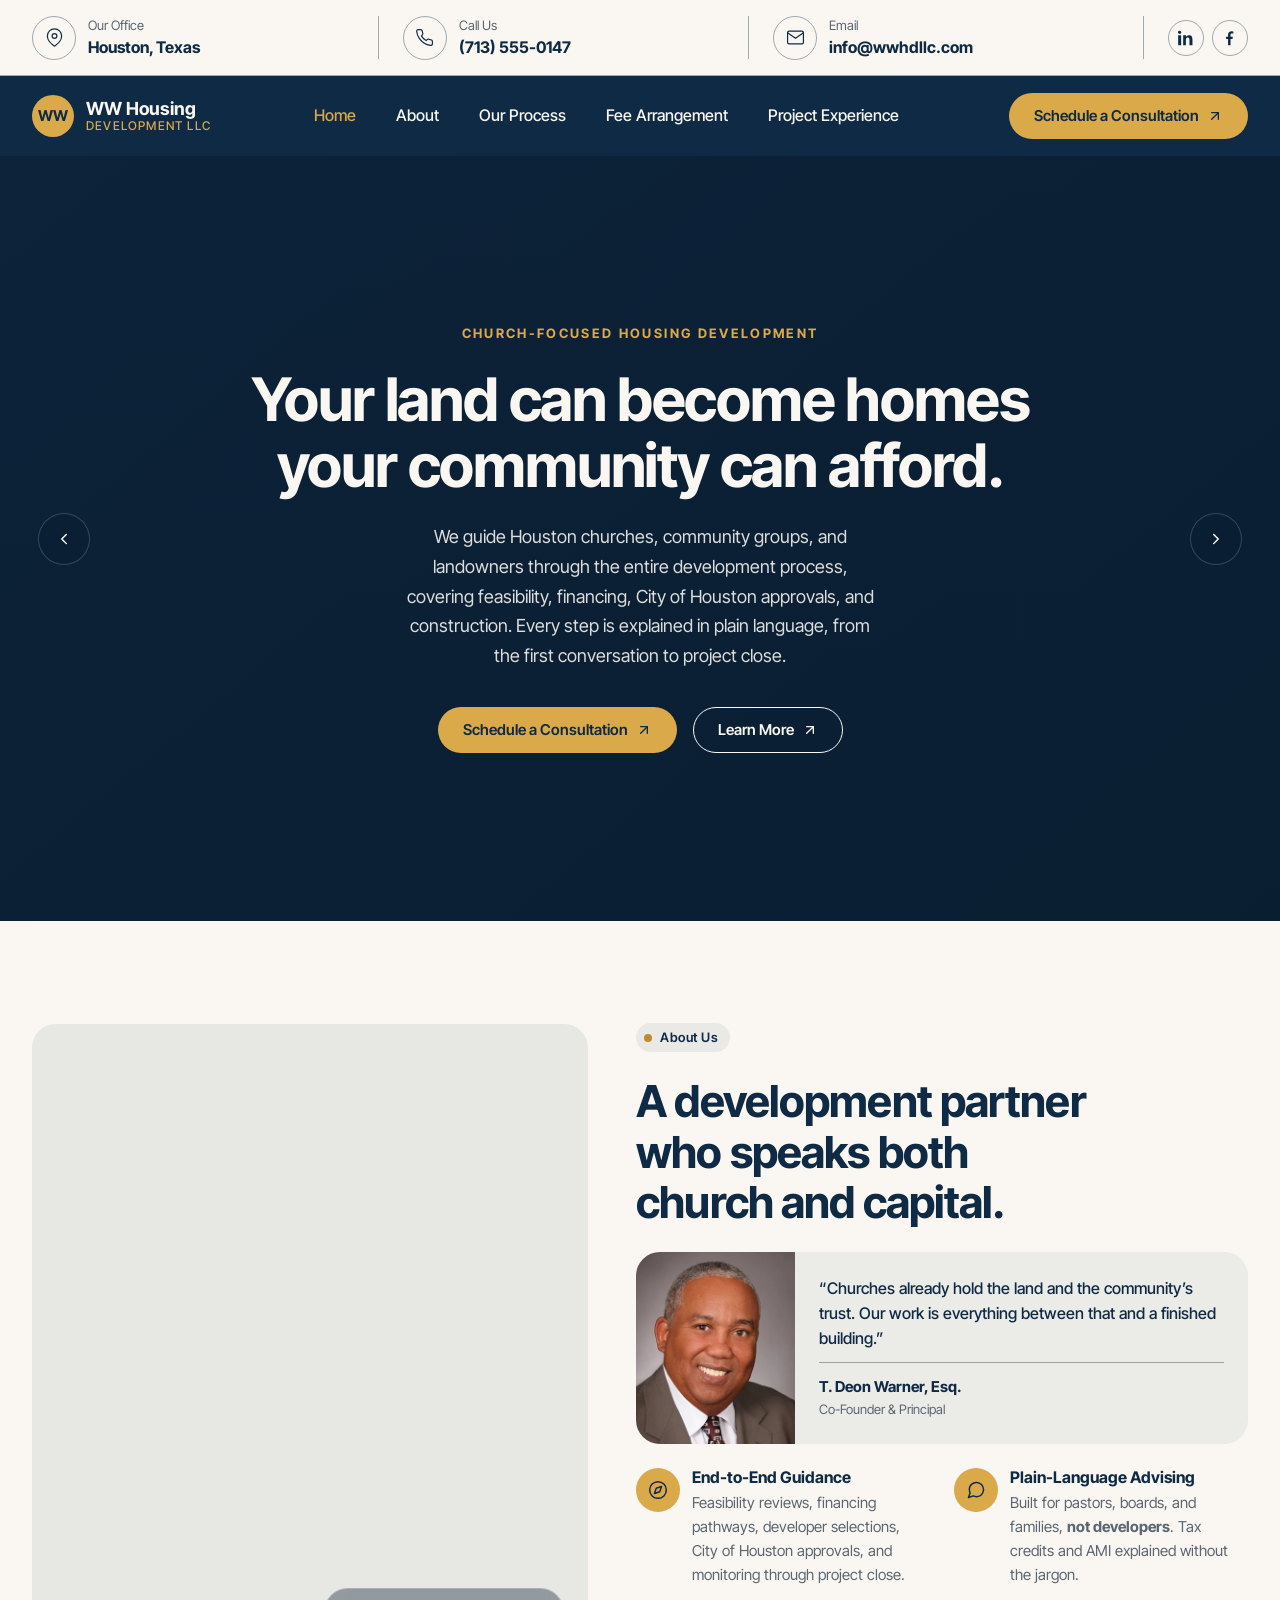
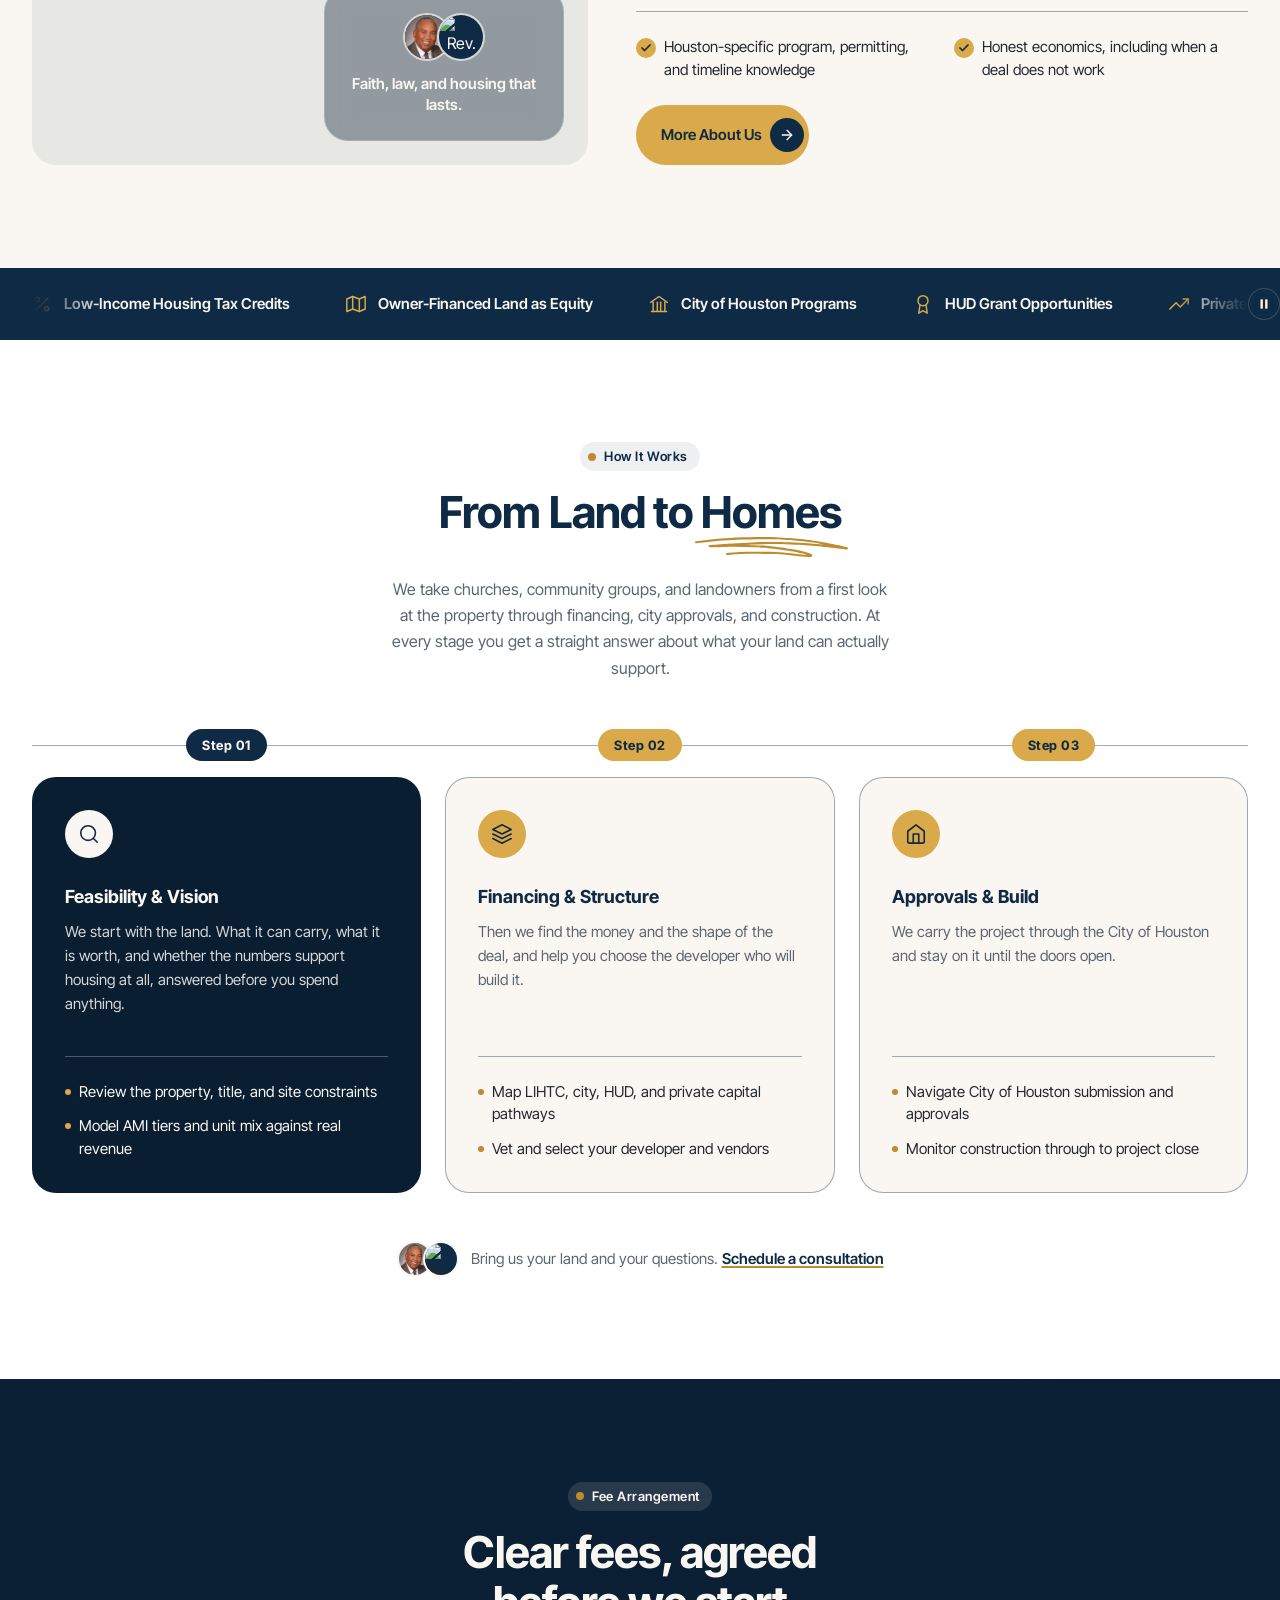
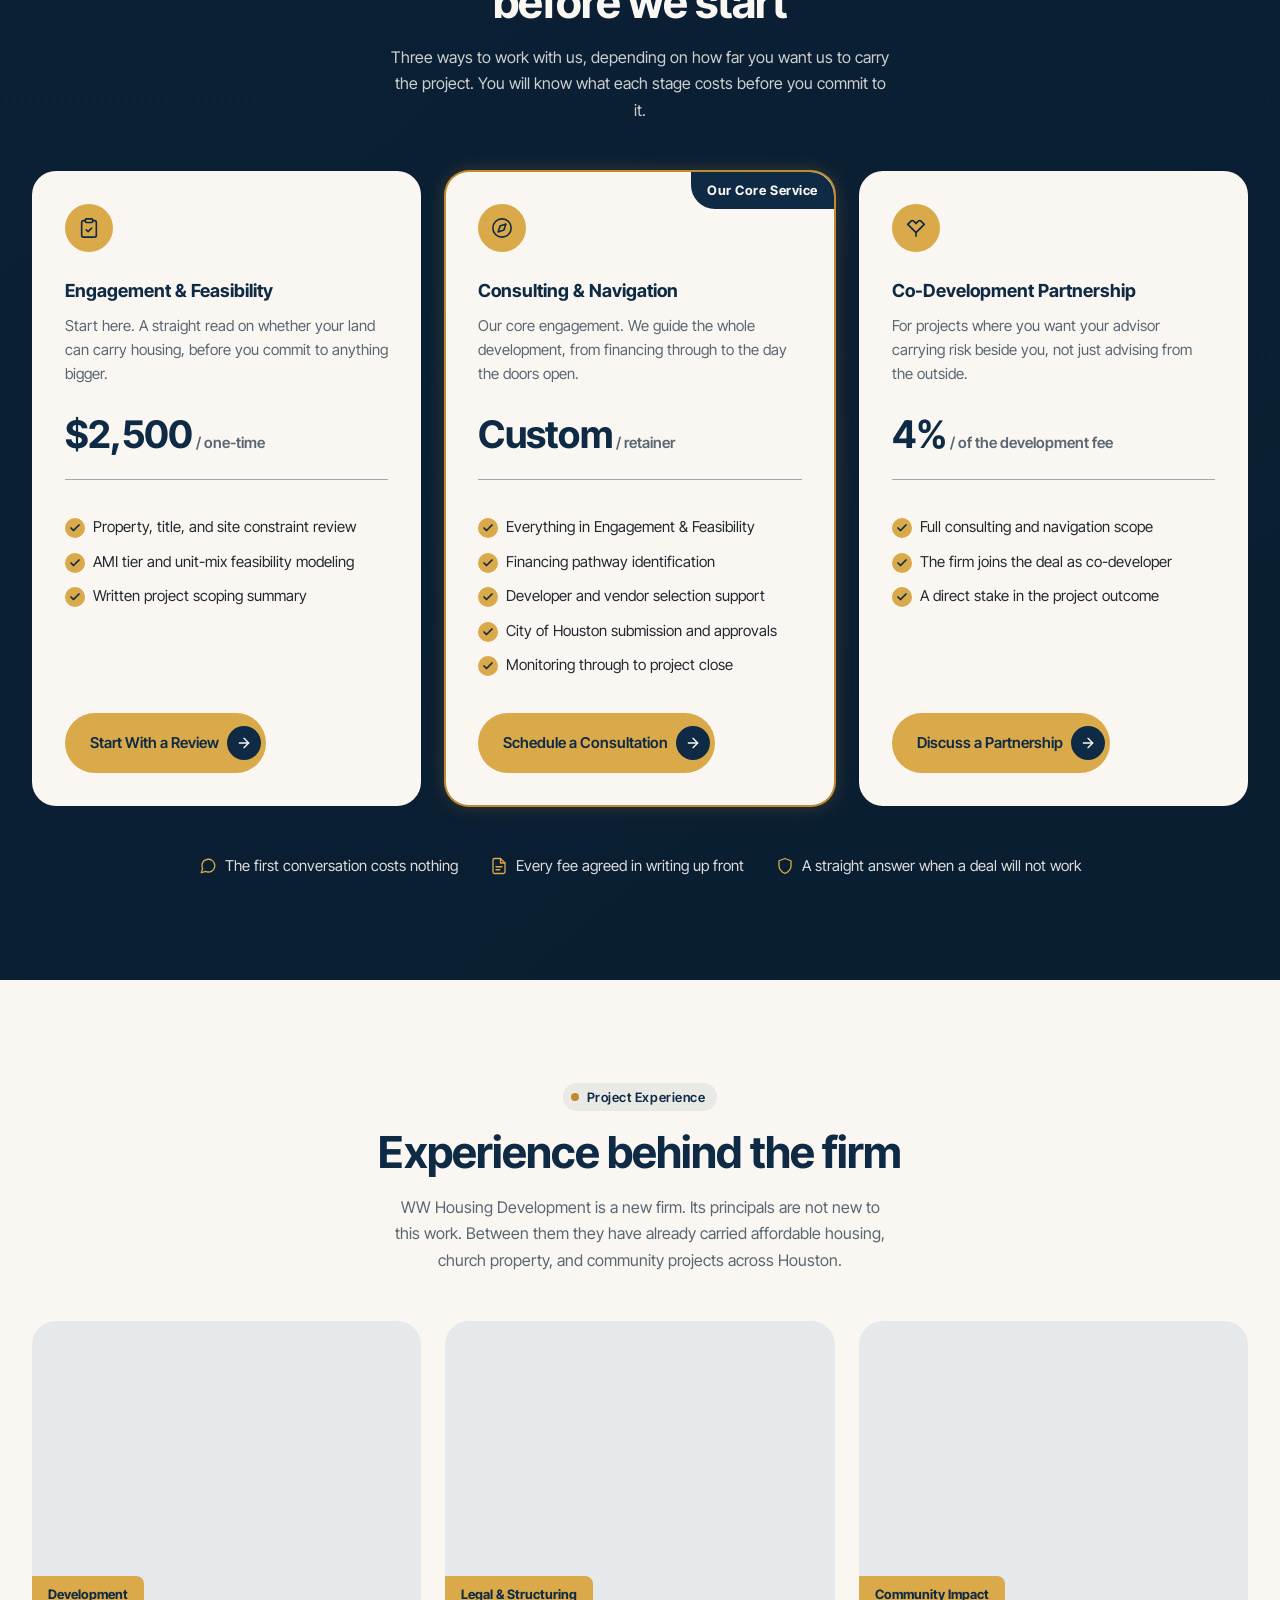
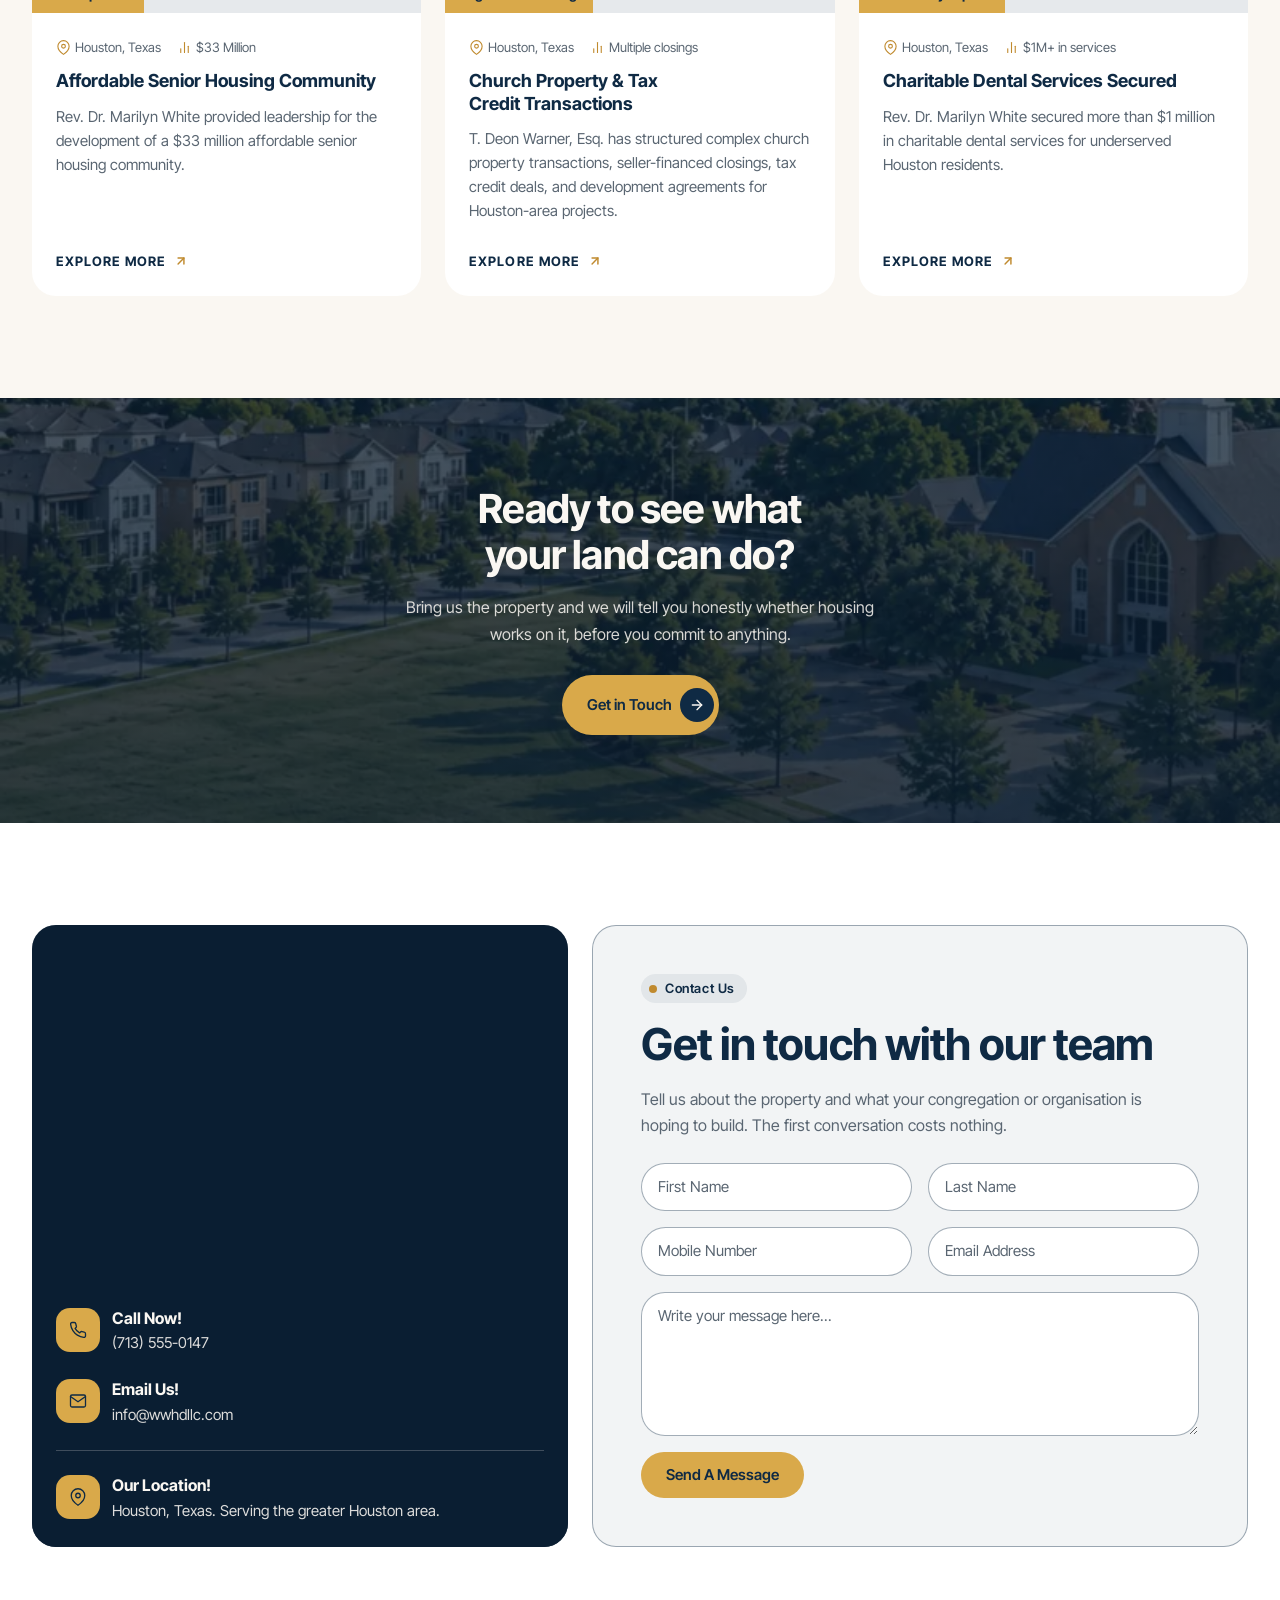
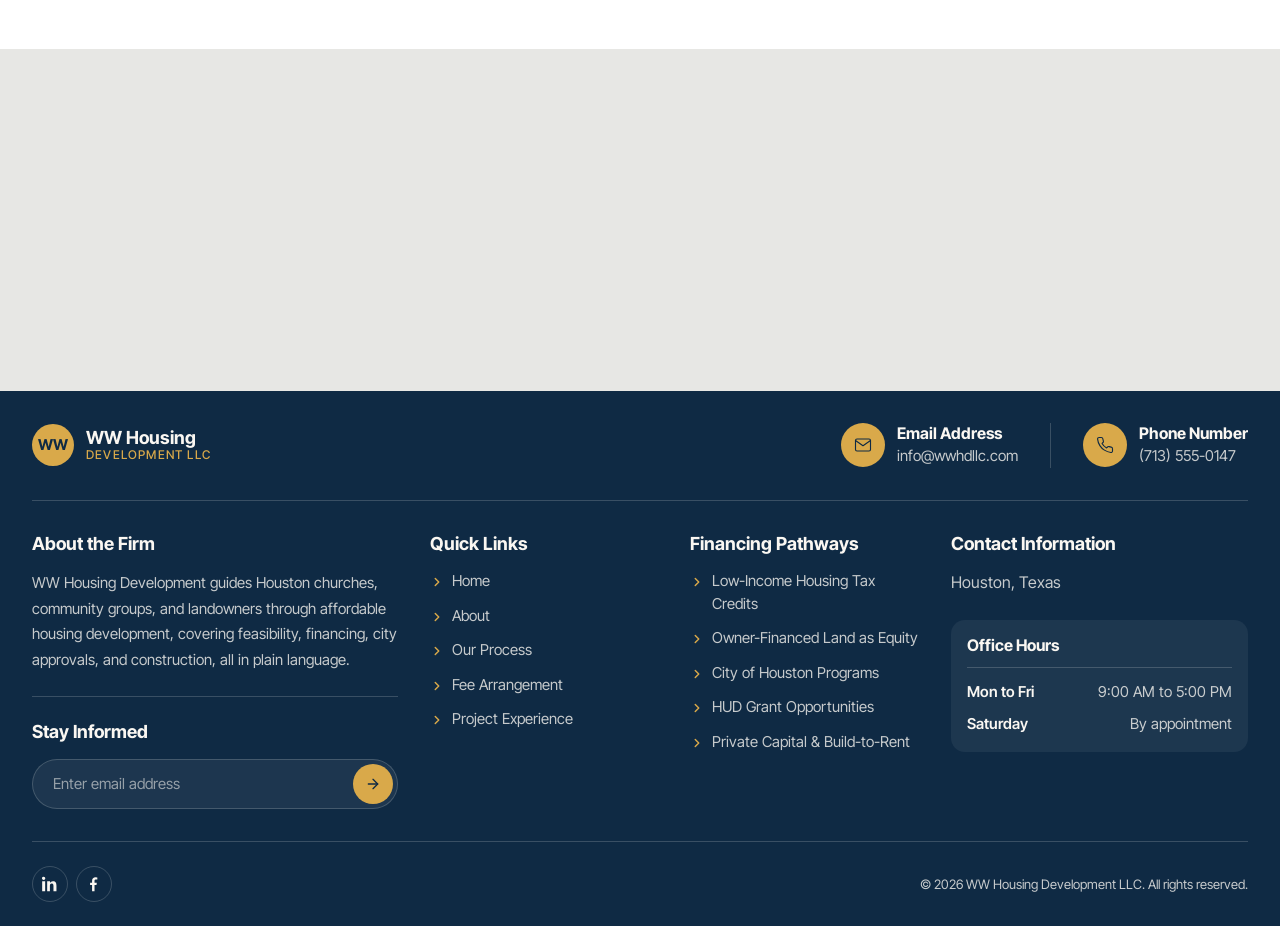
==== index.html @ 826b8932 "Update" ====
<!DOCTYPE html>
<html lang="en">
  <head>
    <meta charset="utf-8" />
    <meta name="viewport" content="width=device-width, initial-scale=1" />
    <title>WW Housing Development LLC | Affordable Housing Consulting in Houston</title>
    <meta
      name="description"
      content="WW Housing Development LLC guides Houston churches, community groups, and landowners through affordable housing development, from feasibility review to project close."
    />
    <!-- Above-the-fold faces only; revisit once the hero exists and test -->
    <link
      rel="preload"
      href="fonts/inter-tight-v9-latin-regular.woff2"
      as="font"
      type="font/woff2"
      crossorigin
    />
    <link
      rel="preload"
      href="fonts/inter-tight-v9-latin-700.woff2"
      as="font"
      type="font/woff2"
      crossorigin
    />

    <!-- Not deferred on purpose: this decides whether the splash shows
         before the first paint. See the note at the top of the file. -->
    <script src="js/splash-init.js"></script>

    <link rel="stylesheet" href="css/global.css" />
    <link rel="stylesheet" href="css/styles.css" />
  </head>
  <body>
    <div class="splash" role="status">
      <p class="visually-hidden">Loading</p>

      <div class="splash__inner">
        <span class="brand brand--splash">
          <span class="brand__mark" aria-hidden="true">WW</span>
          <span class="brand__text">
            <span class="brand__name">WW Housing</span>
            <span class="brand__suffix">Development LLC</span>
          </span>
        </span>

        <span class="splash__progress" aria-hidden="true">
          <span class="splash__progress-fill"></span>
        </span>
      </div>
    </div>

    <a class="skip-link" href="#main">Skip to main content</a>

    <header class="site-header">
      <!-- Utility bar: desktop only -->
      <div class="utility-bar">
        <div class="container utility-bar__inner">
          <ul class="utility-bar__contacts">
            <li class="utility-item">
              <span class="utility-item__icon" aria-hidden="true">
                <svg viewBox="0 0 24 24" fill="none" stroke="currentColor" stroke-width="1.5" stroke-linecap="round" stroke-linejoin="round">
                  <path d="M21 10c0 7-9 13-9 13s-9-6-9-13a9 9 0 0 1 18 0z" />
                  <circle cx="12" cy="10" r="3" />
                </svg>
              </span>
              <span class="utility-item__text">
                <span class="utility-item__label">Our Office</span>
                <span class="utility-item__value">Houston, Texas</span>
              </span>
            </li>

            <li class="utility-item">
              <span class="utility-item__icon" aria-hidden="true">
                <svg viewBox="0 0 24 24" fill="none" stroke="currentColor" stroke-width="1.5" stroke-linecap="round" stroke-linejoin="round">
                  <path d="M22 16.92v3a2 2 0 0 1-2.18 2 19.79 19.79 0 0 1-8.63-3.07 19.5 19.5 0 0 1-6-6A19.79 19.79 0 0 1 2.12 4.18 2 2 0 0 1 4.11 2h3a2 2 0 0 1 2 1.72 12.84 12.84 0 0 0 .7 2.81 2 2 0 0 1-.45 2.11L8.09 9.91a16 16 0 0 0 6 6l1.27-1.27a2 2 0 0 1 2.11-.45 12.84 12.84 0 0 0 2.81.7A2 2 0 0 1 22 16.92z" />
                </svg>
              </span>
              <span class="utility-item__text">
                <span class="utility-item__label">Call Us</span>
                <a class="utility-item__value" href="tel:+17135550147">(713) 555-0147</a>
              </span>
            </li>

            <li class="utility-item">
              <span class="utility-item__icon" aria-hidden="true">
                <svg viewBox="0 0 24 24" fill="none" stroke="currentColor" stroke-width="1.5" stroke-linecap="round" stroke-linejoin="round">
                  <path d="M4 4h16a2 2 0 0 1 2 2v12a2 2 0 0 1-2 2H4a2 2 0 0 1-2-2V6a2 2 0 0 1 2-2z" />
                  <polyline points="22 6 12 13 2 6" />
                </svg>
              </span>
              <span class="utility-item__text">
                <span class="utility-item__label">Email</span>
                <a class="utility-item__value" href="mailto:info@wwhdllc.com">info@wwhdllc.com</a>
              </span>
            </li>
          </ul>

          <ul class="utility-bar__social">
            <li>
              <a class="btn-icon" href="#" aria-label="WW Housing Development on LinkedIn">
                <svg viewBox="0 0 24 24" fill="currentColor" aria-hidden="true">
                  <path d="M4.98 3.5A2.5 2.5 0 1 1 2.49 1a2.5 2.5 0 0 1 2.49 2.5zM.25 8.02h4.47V23H.25zm7.5 0h4.28v2.05h.06a4.7 4.7 0 0 1 4.23-2.32c4.52 0 5.36 2.98 5.36 6.85V23h-4.47v-7.5c0-1.79-.03-4.09-2.49-4.09-2.5 0-2.88 1.95-2.88 3.96V23H7.75z" />
                </svg>
              </a>
            </li>
            <li>
              <a class="btn-icon" href="#" aria-label="WW Housing Development on Facebook">
                <svg viewBox="0 0 24 24" fill="currentColor" aria-hidden="true">
                  <path d="M15.12 5.32H17V2.14A26.11 26.11 0 0 0 14.26 2C11.2 2 9.1 3.85 9.1 7.24v2.7H6.11v3.55H9.1V23h3.68v-9.51h2.99l.45-3.55h-3.44V7.59c0-1.02.28-2.27 1.34-2.27z" />
                </svg>
              </a>
            </li>
          </ul>
        </div>
      </div>

      <!-- Main navigation bar -->
      <div class="nav-bar">
        <div class="container nav-bar__inner">
          <a class="brand" href="index.html">
            <span class="brand__mark" aria-hidden="true">WW</span>
            <span class="brand__text">
              <span class="brand__name">WW Housing</span>
              <span class="brand__suffix">Development LLC</span>
            </span>
          </a>

          <button
            class="nav-toggle"
            type="button"
            aria-label="Open menu"
            aria-expanded="false"
            aria-controls="primary-nav"
          >
            <span class="nav-toggle__bars" aria-hidden="true">
              <span></span>
              <span></span>
              <span></span>
            </span>
          </button>

          <nav class="primary-nav" id="primary-nav" aria-label="Primary">
            <button class="nav-close" type="button" aria-label="Close menu">
              <svg viewBox="0 0 24 24" fill="none" stroke="currentColor" stroke-width="2" stroke-linecap="round" aria-hidden="true">
                <line x1="18" y1="6" x2="6" y2="18" />
                <line x1="6" y1="6" x2="18" y2="18" />
              </svg>
            </button>

            <ul class="primary-nav__list">
              <li class="primary-nav__item"><a href="index.html" aria-current="page">Home</a></li>
              <li class="primary-nav__item"><a href="html/about.html">About</a></li>
              <li class="primary-nav__item"><a href="html/our-process.html">Our Process</a></li>
              <li class="primary-nav__item"><a href="html/fee-arrangement.html">Fee Arrangement</a></li>
              <li class="primary-nav__item"><a href="html/project-experience.html">Project Experience</a></li>
            </ul>

            <a class="btn btn--accent primary-nav__cta" href="#contact">
              Schedule a Consultation
              <svg class="btn__icon" viewBox="0 0 24 24" fill="none" stroke="currentColor" stroke-width="2" stroke-linecap="round" stroke-linejoin="round" aria-hidden="true">
                <line x1="7" y1="17" x2="17" y2="7" />
                <polyline points="7 7 17 7 17 17" />
              </svg>
            </a>

            <ul class="primary-nav__contact">
              <li>
                <a href="tel:+17135550147">
                  <span class="primary-nav__contact-icon" aria-hidden="true">
                    <svg viewBox="0 0 24 24" fill="none" stroke="currentColor" stroke-width="1.5" stroke-linecap="round" stroke-linejoin="round">
                      <path d="M22 16.92v3a2 2 0 0 1-2.18 2 19.79 19.79 0 0 1-8.63-3.07 19.5 19.5 0 0 1-6-6A19.79 19.79 0 0 1 2.12 4.18 2 2 0 0 1 4.11 2h3a2 2 0 0 1 2 1.72 12.84 12.84 0 0 0 .7 2.81 2 2 0 0 1-.45 2.11L8.09 9.91a16 16 0 0 0 6 6l1.27-1.27a2 2 0 0 1 2.11-.45 12.84 12.84 0 0 0 2.81.7A2 2 0 0 1 22 16.92z" />
                    </svg>
                  </span>
                  <span class="primary-nav__contact-text">
                    <span class="primary-nav__contact-label">Call Us</span>
                    <span class="primary-nav__contact-value">(713) 555-0147</span>
                  </span>
                </a>
              </li>

              <li>
                <a href="mailto:info@wwhdllc.com">
                  <span class="primary-nav__contact-icon" aria-hidden="true">
                    <svg viewBox="0 0 24 24" fill="none" stroke="currentColor" stroke-width="1.5" stroke-linecap="round" stroke-linejoin="round">
                      <path d="M4 4h16a2 2 0 0 1 2 2v12a2 2 0 0 1-2 2H4a2 2 0 0 1-2-2V6a2 2 0 0 1 2-2z" />
                      <polyline points="22 6 12 13 2 6" />
                    </svg>
                  </span>
                  <span class="primary-nav__contact-text">
                    <span class="primary-nav__contact-label">Email</span>
                    <span class="primary-nav__contact-value">info@wwhdllc.com</span>
                  </span>
                </a>
              </li>
            </ul>
          </nav>
        </div>
      </div>

      <div class="nav-overlay"></div>
    </header>

    <main id="main">
      <section class="hero">
        <!--
          Four crossfading photographs, in images/home/hero/
            hero-N.webp + .jpg      1200x675  (desktop, min-width 48em)
            hero-N-m.webp + .jpg     800x1000 (mobile)
          Masters live in /source-images and are not deployed.
        -->
        <div class="hero__media" aria-hidden="true">
          <div class="hero__slide is-active">
            <picture>
              <source media="(min-width: 48em)" srcset="images/home/hero/hero-1.webp" type="image/webp" />
              <source media="(min-width: 48em)" srcset="images/home/hero/hero-1.jpg" type="image/jpeg" />
              <source srcset="images/home/hero/hero-1-m.webp" type="image/webp" />
              <img src="images/home/hero/hero-1-m.jpg" alt="" width="800" height="1000" decoding="async" fetchpriority="high" />
            </picture>
          </div>

          <div class="hero__slide">
            <picture>
              <source media="(min-width: 48em)" srcset="images/home/hero/hero-2.webp" type="image/webp" />
              <source media="(min-width: 48em)" srcset="images/home/hero/hero-2.jpg" type="image/jpeg" />
              <source srcset="images/home/hero/hero-2-m.webp" type="image/webp" />
              <img src="images/home/hero/hero-2-m.jpg" alt="" width="800" height="1000" decoding="async" loading="lazy" />
            </picture>
          </div>

          <div class="hero__slide">
            <picture>
              <source media="(min-width: 48em)" srcset="images/home/hero/hero-3.webp" type="image/webp" />
              <source media="(min-width: 48em)" srcset="images/home/hero/hero-3.jpg" type="image/jpeg" />
              <source srcset="images/home/hero/hero-3-m.webp" type="image/webp" />
              <img src="images/home/hero/hero-3-m.jpg" alt="" width="800" height="1000" decoding="async" loading="lazy" />
            </picture>
          </div>

          <div class="hero__slide">
            <picture>
              <source media="(min-width: 48em)" srcset="images/home/hero/hero-4.webp" type="image/webp" />
              <source media="(min-width: 48em)" srcset="images/home/hero/hero-4.jpg" type="image/jpeg" />
              <source srcset="images/home/hero/hero-4-m.webp" type="image/webp" />
              <img src="images/home/hero/hero-4-m.jpg" alt="" width="800" height="1000" decoding="async" loading="lazy" />
            </picture>
          </div>
        </div>

        <div class="hero__scrim" aria-hidden="true"></div>

        <div class="container hero__inner">
          <p class="hero__eyebrow">Church-Focused Housing Development</p>

          <h1 class="hero__title">Your land can become homes your community can afford.</h1>

          <p class="hero__text">
            We guide Houston churches, community groups, and landowners through the entire development process, covering feasibility, financing, City of Houston approvals, and construction. Every step is explained in plain language, from the first conversation to project close.
          </p>

          <div class="hero__actions">
            <a class="btn btn--accent" href="#contact">
              Schedule a Consultation
              <svg class="btn__icon" viewBox="0 0 24 24" fill="none" stroke="currentColor" stroke-width="2" stroke-linecap="round" stroke-linejoin="round" aria-hidden="true">
                <line x1="7" y1="17" x2="17" y2="7" />
                <polyline points="7 7 17 7 17 17" />
              </svg>
            </a>

            <a class="btn btn--ghost" href="html/our-process.html">
              Learn More
              <svg class="btn__icon" viewBox="0 0 24 24" fill="none" stroke="currentColor" stroke-width="2" stroke-linecap="round" stroke-linejoin="round" aria-hidden="true">
                <line x1="7" y1="17" x2="17" y2="7" />
                <polyline points="7 7 17 7 17 17" />
              </svg>
            </a>
          </div>
        </div>

        <div class="hero__controls">
          <button class="hero__arrow hero__arrow--prev" type="button" data-hero-prev aria-label="Show previous photo">
            <svg viewBox="0 0 24 24" fill="none" stroke="currentColor" stroke-width="2" stroke-linecap="round" stroke-linejoin="round" aria-hidden="true">
              <polyline points="15 18 9 12 15 6" />
            </svg>
          </button>

          <button class="hero__arrow hero__arrow--next" type="button" data-hero-next aria-label="Show next photo">
            <svg viewBox="0 0 24 24" fill="none" stroke="currentColor" stroke-width="2" stroke-linecap="round" stroke-linejoin="round" aria-hidden="true">
              <polyline points="9 18 15 12 9 6" />
            </svg>
          </button>
        </div>
      </section>
      <section class="section about" aria-labelledby="about-title">
        <div class="container about__inner">
          <div class="about__visual">
            <!--
              images/home/about/
                about-firm.webp + .jpg     1050x1400 (desktop, min-width 48em)
                about-firm-m.webp + .jpg    720x900  (mobile)
            -->
            <picture class="about__photo">
              <source media="(min-width: 48em)" srcset="images/home/about/about-firm.webp" type="image/webp" />
              <source media="(min-width: 48em)" srcset="images/home/about/about-firm.jpg" type="image/jpeg" />
              <source srcset="images/home/about/about-firm-m.webp" type="image/webp" />
              <img
                src="images/home/about/about-firm-m.jpg"
                alt="T. Deon Warner and Rev. Marilyn White reviewing a Houston church property"
                width="720"
                height="900"
                decoding="async"
                loading="lazy"
              />
            </picture>

            <div class="about__card">
              <!-- images/people/ — 400x400 square crops, shared with the quote
                   card and the Our Process footnote so the file downloads once -->
              <ul class="avatar-stack">
                <li>
                  <picture>
                    <source srcset="images/people/deon-warner.webp" type="image/webp" />
                    <img src="images/people/deon-warner.jpg" alt="T. Deon Warner, Esq." width="400" height="400" decoding="async" loading="lazy" />
                  </picture>
                </li>
                <li>
                  <picture>
                    <source srcset="images/people/marilyn-white.webp" type="image/webp" />
                    <img src="images/people/marilyn-white.jpg" alt="Rev. Dr. Marilyn White" width="400" height="400" decoding="async" loading="lazy" />
                  </picture>
                </li>
              </ul>

              <p class="about__card-text">Faith, law, and housing that lasts.</p>
            </div>
          </div>

          <div class="about__content">
            <p class="section-badge">
              <span class="section-badge__dot" aria-hidden="true"></span>
              About Us
            </p>

            <h2 class="about__title" id="about-title">
              A development partner who speaks both church and capital.
            </h2>

            <!-- PLACEHOLDER QUOTE — needs the principals' sign-off before launch -->
            <figure class="quote-card about__quote">
              <picture class="quote-card__photo">
                <source srcset="images/people/deon-warner.webp" type="image/webp" />
                <img src="images/people/deon-warner.jpg" alt="T. Deon Warner, Esq." width="400" height="400" decoding="async" loading="lazy" />
              </picture>

              <div class="quote-card__body">
                <blockquote class="quote-card__quote">
                  <p>
                    &ldquo;Churches already hold the land and the community&rsquo;s trust. Our work is
                    everything between that and a finished building.&rdquo;
                  </p>
                </blockquote>

                <figcaption class="quote-card__cite">
                  <span class="quote-card__name">T. Deon Warner, Esq.</span>
                  <span class="quote-card__role">Co-Founder &amp; Principal</span>
                </figcaption>
              </div>
            </figure>

            <ul class="about__features">
              <li class="feature">
                <span class="feature__icon" aria-hidden="true">
                  <svg viewBox="0 0 24 24" fill="none" stroke="currentColor" stroke-width="1.75" stroke-linecap="round" stroke-linejoin="round">
                    <circle cx="12" cy="12" r="10" />
                    <polygon points="16.24 7.76 14.12 14.12 7.76 16.24 9.88 9.88 16.24 7.76" />
                  </svg>
                </span>
                <div class="feature__body">
                  <h3 class="feature__title">End-to-End Guidance</h3>
                  <p class="feature__text">
                    Feasibility reviews, financing pathways, developer selections, City of Houston
                    approvals, and monitoring through project close.
                  </p>
                </div>
              </li>

              <li class="feature">
                <span class="feature__icon" aria-hidden="true">
                  <svg viewBox="0 0 24 24" fill="none" stroke="currentColor" stroke-width="1.75" stroke-linecap="round" stroke-linejoin="round">
                    <path d="M21 11.5a8.38 8.38 0 0 1-.9 3.8 8.5 8.5 0 0 1-7.6 4.7 8.38 8.38 0 0 1-3.8-.9L3 21l1.9-5.7a8.38 8.38 0 0 1-.9-3.8 8.5 8.5 0 0 1 4.7-7.6 8.38 8.38 0 0 1 3.8-.9h.5a8.48 8.48 0 0 1 8 8v.5z" />
                  </svg>
                </span>
                <div class="feature__body">
                  <h3 class="feature__title">Plain-Language Advising</h3>
                  <p class="feature__text">
                    Built for pastors, boards, and families, <span class="bold">not developers</span>. Tax credits and AMI
                    explained without the jargon.
                  </p>
                </div>
              </li>
            </ul>

            <ul class="about__checks">
              <li class="check">
                <span class="check__icon" aria-hidden="true">
                  <svg viewBox="0 0 24 24" fill="none" stroke="currentColor" stroke-width="3.5" stroke-linecap="round" stroke-linejoin="round">
                    <polyline points="20 6 9 17 4 12" />
                  </svg>
                </span>
                Houston-specific program, permitting, and timeline knowledge
              </li>

              <li class="check">
                <span class="check__icon" aria-hidden="true">
                  <svg viewBox="0 0 24 24" fill="none" stroke="currentColor" stroke-width="3.5" stroke-linecap="round" stroke-linejoin="round">
                    <polyline points="20 6 9 17 4 12" />
                  </svg>
                </span>
                Honest economics, including when a deal does not work
              </li>
            </ul>

            <a class="btn btn--accent btn--with-badge" href="html/about.html">
              More About Us
              <span class="btn__badge" aria-hidden="true">
                <svg viewBox="0 0 24 24" fill="none" stroke="currentColor" stroke-width="2" stroke-linecap="round" stroke-linejoin="round">
                  <line x1="5" y1="12" x2="19" y2="12" />
                  <polyline points="12 5 19 12 12 19" />
                </svg>
              </span>
            </a>
          </div>
        </div>
      </section>
      <section class="marquee" aria-labelledby="marquee-heading">
        <h2 class="visually-hidden" id="marquee-heading">Financing pathways we advise on</h2>

        <div class="container marquee__inner">
          <div class="marquee__viewport">
            <ul class="marquee__track">
              <li class="marquee__item">
                <svg viewBox="0 0 24 24" fill="none" stroke="currentColor" stroke-width="1.75" stroke-linecap="round" stroke-linejoin="round" aria-hidden="true"><line x1="19" y1="5" x2="5" y2="19" /><circle cx="6.5" cy="6.5" r="2.5" /><circle cx="17.5" cy="17.5" r="2.5" /></svg>
                Low-Income Housing Tax Credits
              </li>
              <li class="marquee__item">
                <svg viewBox="0 0 24 24" fill="none" stroke="currentColor" stroke-width="1.75" stroke-linecap="round" stroke-linejoin="round" aria-hidden="true"><polygon points="1 6 8 3 16 6 23 3 23 18 16 21 8 18 1 21 1 6" /><line x1="8" y1="3" x2="8" y2="18" /><line x1="16" y1="6" x2="16" y2="21" /></svg>
                Owner-Financed Land as Equity
              </li>
              <li class="marquee__item">
                <svg viewBox="0 0 24 24" fill="none" stroke="currentColor" stroke-width="1.75" stroke-linecap="round" stroke-linejoin="round" aria-hidden="true"><line x1="3" y1="21" x2="21" y2="21" /><line x1="5" y1="21" x2="5" y2="10" /><line x1="19" y1="21" x2="19" y2="10" /><line x1="10" y1="21" x2="10" y2="10" /><line x1="14" y1="21" x2="14" y2="10" /><polyline points="2 10 12 3 22 10" /></svg>
                City of Houston Programs
              </li>
              <li class="marquee__item">
                <svg viewBox="0 0 24 24" fill="none" stroke="currentColor" stroke-width="1.75" stroke-linecap="round" stroke-linejoin="round" aria-hidden="true"><circle cx="12" cy="8" r="6" /><polyline points="8.21 13.89 7 23 12 20 17 23 15.79 13.88" /></svg>
                HUD Grant Opportunities
              </li>
              <li class="marquee__item">
                <svg viewBox="0 0 24 24" fill="none" stroke="currentColor" stroke-width="1.75" stroke-linecap="round" stroke-linejoin="round" aria-hidden="true"><polyline points="23 6 13.5 15.5 8.5 10.5 1 18" /><polyline points="17 6 23 6 23 12" /></svg>
                Private Capital Structures
              </li>
              <li class="marquee__item">
                <svg viewBox="0 0 24 24" fill="none" stroke="currentColor" stroke-width="1.75" stroke-linecap="round" stroke-linejoin="round" aria-hidden="true"><path d="M3 9l9-7 9 7v11a2 2 0 0 1-2 2H5a2 2 0 0 1-2-2z" /><polyline points="9 22 9 12 15 12 15 22" /></svg>
                Build-to-Rent Partnerships
              </li>

              <!-- Second copy makes the loop seamless; hidden from assistive tech -->
              <li class="marquee__item" aria-hidden="true">
                <svg viewBox="0 0 24 24" fill="none" stroke="currentColor" stroke-width="1.75" stroke-linecap="round" stroke-linejoin="round" aria-hidden="true"><line x1="19" y1="5" x2="5" y2="19" /><circle cx="6.5" cy="6.5" r="2.5" /><circle cx="17.5" cy="17.5" r="2.5" /></svg>
                Low-Income Housing Tax Credits
              </li>
              <li class="marquee__item" aria-hidden="true">
                <svg viewBox="0 0 24 24" fill="none" stroke="currentColor" stroke-width="1.75" stroke-linecap="round" stroke-linejoin="round" aria-hidden="true"><polygon points="1 6 8 3 16 6 23 3 23 18 16 21 8 18 1 21 1 6" /><line x1="8" y1="3" x2="8" y2="18" /><line x1="16" y1="6" x2="16" y2="21" /></svg>
                Owner-Financed Land as Equity
              </li>
              <li class="marquee__item" aria-hidden="true">
                <svg viewBox="0 0 24 24" fill="none" stroke="currentColor" stroke-width="1.75" stroke-linecap="round" stroke-linejoin="round" aria-hidden="true"><line x1="3" y1="21" x2="21" y2="21" /><line x1="5" y1="21" x2="5" y2="10" /><line x1="19" y1="21" x2="19" y2="10" /><line x1="10" y1="21" x2="10" y2="10" /><line x1="14" y1="21" x2="14" y2="10" /><polyline points="2 10 12 3 22 10" /></svg>
                City of Houston Programs
              </li>
              <li class="marquee__item" aria-hidden="true">
                <svg viewBox="0 0 24 24" fill="none" stroke="currentColor" stroke-width="1.75" stroke-linecap="round" stroke-linejoin="round" aria-hidden="true"><circle cx="12" cy="8" r="6" /><polyline points="8.21 13.89 7 23 12 20 17 23 15.79 13.88" /></svg>
                HUD Grant Opportunities
              </li>
              <li class="marquee__item" aria-hidden="true">
                <svg viewBox="0 0 24 24" fill="none" stroke="currentColor" stroke-width="1.75" stroke-linecap="round" stroke-linejoin="round" aria-hidden="true"><polyline points="23 6 13.5 15.5 8.5 10.5 1 18" /><polyline points="17 6 23 6 23 12" /></svg>
                Private Capital Structures
              </li>
              <li class="marquee__item" aria-hidden="true">
                <svg viewBox="0 0 24 24" fill="none" stroke="currentColor" stroke-width="1.75" stroke-linecap="round" stroke-linejoin="round" aria-hidden="true"><path d="M3 9l9-7 9 7v11a2 2 0 0 1-2 2H5a2 2 0 0 1-2-2z" /><polyline points="9 22 9 12 15 12 15 22" /></svg>
                Build-to-Rent Partnerships
              </li>
            </ul>
          </div>

          <button class="marquee__toggle" type="button" aria-pressed="false" aria-label="Pause the scrolling list">
            <svg class="marquee__icon-pause" viewBox="0 0 24 24" fill="currentColor" aria-hidden="true">
              <rect x="6" y="4" width="4" height="16" rx="1" />
              <rect x="14" y="4" width="4" height="16" rx="1" />
            </svg>
            <svg class="marquee__icon-play" viewBox="0 0 24 24" fill="currentColor" aria-hidden="true">
              <path d="M8 5l12 7-12 7z" />
            </svg>
          </button>
        </div>
      </section>

      <section class="section process" aria-labelledby="process-heading">
        <div class="container">
          <header class="section-header">
            <p class="section-badge">
              <span class="section-badge__dot" aria-hidden="true"></span>
              How It Works
            </p>

            <h2 class="section-heading" id="process-heading">
              From Land to <span class="mark-underline">Homes</span>
            </h2>

            <p class="section-intro">
              We take churches, community groups, and landowners from a first look at the
              property through financing, city approvals, and construction. At every stage you get a straight answer about what your land can actually support.
            </p>
          </header>

          <ol class="process__list">
            <li class="process__item is-active" data-process-item>
              <p class="process__step">Step 01</p>

              <article class="process__card">
                <!-- feasibility-vision | Reviewing a church property and site plans on site. -->
                <div class="process__media" aria-hidden="true">
                  <picture>
                    <source media="(min-width: 48em)" srcset="images/home/how-it-works/feasibility-vision.webp" type="image/webp" />
                    <source media="(min-width: 48em)" srcset="images/home/how-it-works/feasibility-vision.jpg" type="image/jpeg" />
                    <source srcset="images/home/how-it-works/feasibility-vision-m.webp" type="image/webp" />
                    <img src="images/home/how-it-works/feasibility-vision-m.jpg" alt="" width="640" height="800" decoding="async" loading="lazy" />
                  </picture>
                </div>

                <div class="process__body">
                  <span class="process__icon" aria-hidden="true">
                    <svg viewBox="0 0 24 24" fill="none" stroke="currentColor" stroke-width="1.75" stroke-linecap="round" stroke-linejoin="round"><circle cx="11" cy="11" r="8" /><line x1="21" y1="21" x2="16.65" y2="16.65" /></svg>
                  </span>

                  <h3 class="process__card-title">Feasibility &amp; Vision</h3>

                  <p class="process__card-text">We start with the land. What it can carry, what it is worth, and whether the numbers support housing at all, answered before you spend anything.</p>

                  <ul class="process__points">
                  <li>Review the property, title, and site constraints</li>
                  <li>Model AMI tiers and unit mix against real revenue</li>
                  </ul>
                </div>
              </article>
            </li>

            <li class="process__item" data-process-item>
              <p class="process__step">Step 02</p>

              <article class="process__card">
                <!-- financing-structure | Financing pathways reviewed with church leaders. -->
                <div class="process__media" aria-hidden="true">
                  <picture>
                    <source media="(min-width: 48em)" srcset="images/home/how-it-works/financing-structure.webp" type="image/webp" />
                    <source media="(min-width: 48em)" srcset="images/home/how-it-works/financing-structure.jpg" type="image/jpeg" />
                    <source srcset="images/home/how-it-works/financing-structure-m.webp" type="image/webp" />
                    <img src="images/home/how-it-works/financing-structure-m.jpg" alt="" width="640" height="800" decoding="async" loading="lazy" />
                  </picture>
                </div>

                <div class="process__body">
                  <span class="process__icon" aria-hidden="true">
                    <svg viewBox="0 0 24 24" fill="none" stroke="currentColor" stroke-width="1.75" stroke-linecap="round" stroke-linejoin="round"><polygon points="12 2 2 7 12 12 22 7 12 2" /><polyline points="2 17 12 22 22 17" /><polyline points="2 12 12 17 22 12" /></svg>
                  </span>

                  <h3 class="process__card-title">Financing &amp; Structure</h3>

                  <p class="process__card-text">Then we find the money and the shape of the deal, and help you choose the developer who will build it.</p>

                  <ul class="process__points">
                  <li>Map LIHTC, city, HUD, and private capital pathways</li>
                  <li>Vet and select your developer and vendors</li>
                  </ul>
                </div>
              </article>
            </li>

            <li class="process__item" data-process-item>
              <p class="process__step">Step 03</p>

              <article class="process__card">
                <!-- approvals-builds | Construction under way on a Houston housing site. -->
                <div class="process__media" aria-hidden="true">
                  <picture>
                    <source media="(min-width: 48em)" srcset="images/home/how-it-works/approvals-builds.webp" type="image/webp" />
                    <source media="(min-width: 48em)" srcset="images/home/how-it-works/approvals-builds.jpg" type="image/jpeg" />
                    <source srcset="images/home/how-it-works/approvals-builds-m.webp" type="image/webp" />
                    <img src="images/home/how-it-works/approvals-builds-m.jpg" alt="" width="640" height="800" decoding="async" loading="lazy" />
                  </picture>
                </div>

                <div class="process__body">
                  <span class="process__icon" aria-hidden="true">
                    <svg viewBox="0 0 24 24" fill="none" stroke="currentColor" stroke-width="1.75" stroke-linecap="round" stroke-linejoin="round"><path d="M3 9l9-7 9 7v11a2 2 0 0 1-2 2H5a2 2 0 0 1-2-2z" /><polyline points="9 22 9 12 15 12 15 22" /></svg>
                  </span>

                  <h3 class="process__card-title">Approvals &amp; Build</h3>

                  <p class="process__card-text">We carry the project through the City of Houston and stay on it until the doors open.</p>

                  <ul class="process__points">
                  <li>Navigate City of Houston submission and approvals</li>
                  <li>Monitor construction through to project close</li>
                  </ul>
                </div>
              </article>
            </li>
          </ol>

          <div class="process__footnote">
            <ul class="avatar-stack avatar-stack--sm">
              <li>
                <picture>
                  <source srcset="images/people/deon-warner.webp" type="image/webp" />
                  <img src="images/people/deon-warner.jpg" alt="T. Deon Warner, Esq." width="400" height="400" decoding="async" loading="lazy" />
                </picture>
              </li>
              <li>
                <picture>
                  <source srcset="images/people/marilyn-white.webp" type="image/webp" />
                  <img src="images/people/marilyn-white.jpg" alt="Rev. Dr. Marilyn White" width="400" height="400" decoding="async" loading="lazy" />
                </picture>
              </li>
            </ul>

            <p class="process__footnote-text">
              Bring us your land and your questions.
              <a href="#contact">Schedule a consultation</a>
            </p>
          </div>
        </div>
      </section>
      <section class="section pricing" aria-labelledby="pricing-heading">
        <!--
          images/home/pricing/
            pricing-bg.webp + .jpg     1152x864  (desktop, min-width 48em)
            pricing-bg-m.webp + .jpg    800x1400 (mobile)
          Both softened before encoding — this section's scrim sits at 82-90%
          opacity, so the detail is not visible and the bytes were not earning
          their place. See the note about the very tall mobile section.
        -->
        <div class="pricing__bg" aria-hidden="true">
          <picture>
            <source media="(min-width: 48em)" srcset="images/home/pricing/pricing-bg.webp" type="image/webp" />
            <source media="(min-width: 48em)" srcset="images/home/pricing/pricing-bg.jpg" type="image/jpeg" />
            <source srcset="images/home/pricing/pricing-bg-m.webp" type="image/webp" />
            <img src="images/home/pricing/pricing-bg-m.jpg" alt="" width="800" height="1400" decoding="async" loading="lazy" />
          </picture>
        </div>

        <div class="container">
          <header class="section-header">
            <p class="section-badge">
              <span class="section-badge__dot" aria-hidden="true"></span>
              Fee Arrangement
            </p>

            <h2 class="section-heading" id="pricing-heading">Clear fees, agreed before we start</h2>

            <p class="section-intro">
              Three ways to work with us, depending on how far you want us to carry the project.
              You will know what each stage costs before you commit to it.
            </p>
          </header>

          <!--
            PLACEHOLDER FEES — taken from the June 2026 business plan draft, which
            notes the full schedule is still to be finalised. Confirm with the
            principals before launch.
          -->
          <ul class="pricing__list">
            <li class="plan">
              <span class="plan__icon" aria-hidden="true">
                <svg viewBox="0 0 24 24" fill="none" stroke="currentColor" stroke-width="1.75" stroke-linecap="round" stroke-linejoin="round"><path d="M16 4h2a2 2 0 0 1 2 2v14a2 2 0 0 1-2 2H6a2 2 0 0 1-2-2V6a2 2 0 0 1 2-2h2" /><rect x="8" y="2" width="8" height="4" rx="1" /><polyline points="9 14 11 16 15 12" /></svg>
              </span>

              <h3 class="plan__name">Engagement &amp; Feasibility</h3>

              <p class="plan__summary">Start here. A straight read on whether your land can carry housing, before you commit to anything bigger.</p>

              <p class="plan__price">
                <span class="plan__amount">$2,500</span>
                <span class="plan__period">/ one-time</span>
              </p>

              <ul class="plan__features">
              <li class="check">
                <span class="check__icon" aria-hidden="true"><svg viewBox="0 0 24 24" fill="none" stroke="currentColor" stroke-width="3.5" stroke-linecap="round" stroke-linejoin="round"><polyline points="20 6 9 17 4 12" /></svg></span>
                Property, title, and site constraint review
              </li>
              <li class="check">
                <span class="check__icon" aria-hidden="true"><svg viewBox="0 0 24 24" fill="none" stroke="currentColor" stroke-width="3.5" stroke-linecap="round" stroke-linejoin="round"><polyline points="20 6 9 17 4 12" /></svg></span>
                AMI tier and unit-mix feasibility modeling
              </li>
              <li class="check">
                <span class="check__icon" aria-hidden="true"><svg viewBox="0 0 24 24" fill="none" stroke="currentColor" stroke-width="3.5" stroke-linecap="round" stroke-linejoin="round"><polyline points="20 6 9 17 4 12" /></svg></span>
                Written project scoping summary
              </li>
              </ul>

              <a class="btn btn--accent btn--with-badge plan__cta" href="#contact">
                Start With a Review
                <span class="btn__badge" aria-hidden="true">
                  <svg viewBox="0 0 24 24" fill="none" stroke="currentColor" stroke-width="2" stroke-linecap="round" stroke-linejoin="round">
                    <line x1="5" y1="12" x2="19" y2="12" />
                    <polyline points="12 5 19 12 12 19" />
                  </svg>
                </span>
              </a>
            </li>

            <li class="plan plan--featured">
              <p class="plan__tag">Our Core Service</p>

              <span class="plan__icon" aria-hidden="true">
                <svg viewBox="0 0 24 24" fill="none" stroke="currentColor" stroke-width="1.75" stroke-linecap="round" stroke-linejoin="round"><circle cx="12" cy="12" r="10" /><polygon points="16.24 7.76 14.12 14.12 7.76 16.24 9.88 9.88 16.24 7.76" /></svg>
              </span>

              <h3 class="plan__name">Consulting &amp; Navigation</h3>

              <p class="plan__summary">Our core engagement. We guide the whole development, from financing through to the day the doors open.</p>

              <p class="plan__price">
                <span class="plan__amount">Custom</span>
                <span class="plan__period">/ retainer</span>
              </p>

              <ul class="plan__features">
              <li class="check">
                <span class="check__icon" aria-hidden="true"><svg viewBox="0 0 24 24" fill="none" stroke="currentColor" stroke-width="3.5" stroke-linecap="round" stroke-linejoin="round"><polyline points="20 6 9 17 4 12" /></svg></span>
                Everything in Engagement &amp; Feasibility
              </li>
              <li class="check">
                <span class="check__icon" aria-hidden="true"><svg viewBox="0 0 24 24" fill="none" stroke="currentColor" stroke-width="3.5" stroke-linecap="round" stroke-linejoin="round"><polyline points="20 6 9 17 4 12" /></svg></span>
                Financing pathway identification
              </li>
              <li class="check">
                <span class="check__icon" aria-hidden="true"><svg viewBox="0 0 24 24" fill="none" stroke="currentColor" stroke-width="3.5" stroke-linecap="round" stroke-linejoin="round"><polyline points="20 6 9 17 4 12" /></svg></span>
                Developer and vendor selection support
              </li>
              <li class="check">
                <span class="check__icon" aria-hidden="true"><svg viewBox="0 0 24 24" fill="none" stroke="currentColor" stroke-width="3.5" stroke-linecap="round" stroke-linejoin="round"><polyline points="20 6 9 17 4 12" /></svg></span>
                City of Houston submission and approvals
              </li>
              <li class="check">
                <span class="check__icon" aria-hidden="true"><svg viewBox="0 0 24 24" fill="none" stroke="currentColor" stroke-width="3.5" stroke-linecap="round" stroke-linejoin="round"><polyline points="20 6 9 17 4 12" /></svg></span>
                Monitoring through to project close
              </li>
              </ul>

              <a class="btn btn--accent btn--with-badge plan__cta" href="#contact">
                Schedule a Consultation
                <span class="btn__badge" aria-hidden="true">
                  <svg viewBox="0 0 24 24" fill="none" stroke="currentColor" stroke-width="2" stroke-linecap="round" stroke-linejoin="round">
                    <line x1="5" y1="12" x2="19" y2="12" />
                    <polyline points="12 5 19 12 12 19" />
                  </svg>
                </span>
              </a>
            </li>

            <li class="plan">
              <span class="plan__icon" aria-hidden="true">
                <svg viewBox="0 0 24 24" fill="none" stroke="currentColor" stroke-width="1.75" stroke-linecap="round" stroke-linejoin="round"><path d="M12 7 9.5 4.5a2.12 2.12 0 0 0-3 0L3 8l5 5" /><path d="m12 7 2.5-2.5a2.12 2.12 0 0 1 3 0L21 8l-5 5" /><path d="M8 13l4 4 4-4" /><path d="M12 17v4" /></svg>
              </span>

              <h3 class="plan__name">Co-Development Partnership</h3>

              <p class="plan__summary">For projects where you want your advisor carrying risk beside you, not just advising from the outside.</p>

              <p class="plan__price">
                <span class="plan__amount">4%</span>
                <span class="plan__period">/ of the development fee</span>
              </p>

              <ul class="plan__features">
              <li class="check">
                <span class="check__icon" aria-hidden="true"><svg viewBox="0 0 24 24" fill="none" stroke="currentColor" stroke-width="3.5" stroke-linecap="round" stroke-linejoin="round"><polyline points="20 6 9 17 4 12" /></svg></span>
                Full consulting and navigation scope
              </li>
              <li class="check">
                <span class="check__icon" aria-hidden="true"><svg viewBox="0 0 24 24" fill="none" stroke="currentColor" stroke-width="3.5" stroke-linecap="round" stroke-linejoin="round"><polyline points="20 6 9 17 4 12" /></svg></span>
                The firm joins the deal as co-developer
              </li>
              <li class="check">
                <span class="check__icon" aria-hidden="true"><svg viewBox="0 0 24 24" fill="none" stroke="currentColor" stroke-width="3.5" stroke-linecap="round" stroke-linejoin="round"><polyline points="20 6 9 17 4 12" /></svg></span>
                A direct stake in the project outcome
              </li>
              </ul>

              <a class="btn btn--accent btn--with-badge plan__cta" href="#contact">
                Discuss a Partnership
                <span class="btn__badge" aria-hidden="true">
                  <svg viewBox="0 0 24 24" fill="none" stroke="currentColor" stroke-width="2" stroke-linecap="round" stroke-linejoin="round">
                    <line x1="5" y1="12" x2="19" y2="12" />
                    <polyline points="12 5 19 12 12 19" />
                  </svg>
                </span>
              </a>
            </li>
          </ul>

          <ul class="pricing__notes">
            <li class="pricing__note">
              <span class="pricing__note-icon" aria-hidden="true">
                <svg viewBox="0 0 24 24" fill="none" stroke="currentColor" stroke-width="1.75" stroke-linecap="round" stroke-linejoin="round"><path d="M21 11.5a8.38 8.38 0 0 1-.9 3.8 8.5 8.5 0 0 1-7.6 4.7 8.38 8.38 0 0 1-3.8-.9L3 21l1.9-5.7a8.38 8.38 0 0 1-.9-3.8 8.5 8.5 0 0 1 4.7-7.6 8.38 8.38 0 0 1 3.8-.9h.5a8.48 8.48 0 0 1 8 8v.5z" /></svg>
              </span>
              The first conversation costs nothing
            </li>

            <li class="pricing__note">
              <span class="pricing__note-icon" aria-hidden="true">
                <svg viewBox="0 0 24 24" fill="none" stroke="currentColor" stroke-width="1.75" stroke-linecap="round" stroke-linejoin="round"><path d="M14 2H6a2 2 0 0 0-2 2v16a2 2 0 0 0 2 2h12a2 2 0 0 0 2-2V8z" /><polyline points="14 2 14 8 20 8" /><line x1="8" y1="13" x2="16" y2="13" /><line x1="8" y1="17" x2="13" y2="17" /></svg>
              </span>
              Every fee agreed in writing up front
            </li>

            <li class="pricing__note">
              <span class="pricing__note-icon" aria-hidden="true">
                <svg viewBox="0 0 24 24" fill="none" stroke="currentColor" stroke-width="1.75" stroke-linecap="round" stroke-linejoin="round"><path d="M12 22s8-4 8-10V5l-8-3-8 3v7c0 6 8 10 8 10z" /></svg>
              </span>
              A straight answer when a deal will not work
            </li>
          </ul>
        </div>
      </section>
      <section class="section projects" aria-labelledby="projects-heading">
        <div class="container">
          <header class="section-header">
            <p class="section-badge">
              <span class="section-badge__dot" aria-hidden="true"></span>
              Project Experience
            </p>

            <h2 class="section-heading" id="projects-heading">Experience behind the firm</h2>

            <p class="section-intro">
              WW Housing Development is a new firm. Its principals are not new to this work. Between them they have already carried affordable housing, church property, and
              community projects across Houston.
            </p>
          </header>

          <!--
            The firm is pre-launch and has no completed projects of its own. Every
            claim below is drawn from the June 2026 business plan's descriptions of
            the principals' prior work. Do not add project case studies here unless
            the principals can substantiate them. Replace the alt text to describe
            whatever photographs are actually chosen.
          -->
          <ul class="projects__list">
            <li class="project">
              <div class="project__media">
                <picture>
                  <source media="(min-width: 48em)" srcset="images/home/project-experience/project-1.webp" type="image/webp" />
                  <source media="(min-width: 48em)" srcset="images/home/project-experience/project-1.jpg" type="image/jpeg" />
                  <source srcset="images/home/project-experience/project-1-m.webp" type="image/webp" />
                  <img src="images/home/project-experience/project-1-m.jpg" alt="Residents walking through the courtyard of an affordable senior housing community" width="720" height="540" decoding="async" loading="lazy" />
                </picture>

                <p class="project__tag">Development</p>
              </div>

              <div class="project__body">
                <ul class="project__meta">
                  <li>
                    <svg viewBox="0 0 24 24" fill="none" stroke="currentColor" stroke-width="1.75" stroke-linecap="round" stroke-linejoin="round" aria-hidden="true"><path d="M21 10c0 7-9 13-9 13s-9-6-9-13a9 9 0 0 1 18 0z" /><circle cx="12" cy="10" r="3" /></svg>
                    Houston, Texas
                  </li>
                  <li>
                    <svg viewBox="0 0 24 24" fill="none" stroke="currentColor" stroke-width="1.75" stroke-linecap="round" stroke-linejoin="round" aria-hidden="true"><line x1="18" y1="20" x2="18" y2="10" /><line x1="12" y1="20" x2="12" y2="4" /><line x1="6" y1="20" x2="6" y2="14" /></svg>
                    $33 Million
                  </li>
                </ul>

                <h3 class="project__title">Affordable Senior Housing Community</h3>

                <p class="project__text">Rev. Dr. Marilyn White provided leadership for the development of a $33 million affordable senior housing community.</p>

                <a class="link-arrow project__link" href="html/project-experience.html">
                  <span class="link-arrow__label">Explore More</span>
                  <svg viewBox="0 0 24 24" fill="none" stroke="currentColor" stroke-width="2.5" stroke-linecap="round" stroke-linejoin="round" aria-hidden="true">
                    <line x1="7" y1="17" x2="17" y2="7" />
                    <polyline points="7 7 17 7 17 17" />
                  </svg>
                </a>
              </div>
            </li>

            <li class="project">
              <div class="project__media">
                <picture>
                  <source media="(min-width: 48em)" srcset="images/home/project-experience/project-2.webp" type="image/webp" />
                  <source media="(min-width: 48em)" srcset="images/home/project-experience/project-2.jpg" type="image/jpeg" />
                  <source srcset="images/home/project-experience/project-2-m.webp" type="image/webp" />
                  <img src="images/home/project-experience/project-2-m.jpg" alt="Advisors reviewing a church property development plan outside a Houston church" width="720" height="540" decoding="async" loading="lazy" />
                </picture>

                <p class="project__tag">Legal &amp; Structuring</p>
              </div>

              <div class="project__body">
                <ul class="project__meta">
                  <li>
                    <svg viewBox="0 0 24 24" fill="none" stroke="currentColor" stroke-width="1.75" stroke-linecap="round" stroke-linejoin="round" aria-hidden="true"><path d="M21 10c0 7-9 13-9 13s-9-6-9-13a9 9 0 0 1 18 0z" /><circle cx="12" cy="10" r="3" /></svg>
                    Houston, Texas
                  </li>
                  <li>
                    <svg viewBox="0 0 24 24" fill="none" stroke="currentColor" stroke-width="1.75" stroke-linecap="round" stroke-linejoin="round" aria-hidden="true"><line x1="18" y1="20" x2="18" y2="10" /><line x1="12" y1="20" x2="12" y2="4" /><line x1="6" y1="20" x2="6" y2="14" /></svg>
                    Multiple closings
                  </li>
                </ul>

                <h3 class="project__title">Church Property &amp; Tax Credit Transactions</h3>

                <p class="project__text">T. Deon Warner, Esq. has structured complex church property transactions, seller-financed closings, tax credit deals, and development agreements for Houston-area projects.</p>

                <a class="link-arrow project__link" href="html/project-experience.html">
                  <span class="link-arrow__label">Explore More</span>
                  <svg viewBox="0 0 24 24" fill="none" stroke="currentColor" stroke-width="2.5" stroke-linecap="round" stroke-linejoin="round" aria-hidden="true">
                    <line x1="7" y1="17" x2="17" y2="7" />
                    <polyline points="7 7 17 7 17 17" />
                  </svg>
                </a>
              </div>
            </li>

            <li class="project">
              <div class="project__media">
                <picture>
                  <source media="(min-width: 48em)" srcset="images/home/project-experience/project-3.webp" type="image/webp" />
                  <source media="(min-width: 48em)" srcset="images/home/project-experience/project-3.jpg" type="image/jpeg" />
                  <source srcset="images/home/project-experience/project-3-m.webp" type="image/webp" />
                  <img src="images/home/project-experience/project-3-m.jpg" alt="Patients being treated at a free dental care clinic in Houston" width="720" height="540" decoding="async" loading="lazy" />
                </picture>

                <p class="project__tag">Community Impact</p>
              </div>

              <div class="project__body">
                <ul class="project__meta">
                  <li>
                    <svg viewBox="0 0 24 24" fill="none" stroke="currentColor" stroke-width="1.75" stroke-linecap="round" stroke-linejoin="round" aria-hidden="true"><path d="M21 10c0 7-9 13-9 13s-9-6-9-13a9 9 0 0 1 18 0z" /><circle cx="12" cy="10" r="3" /></svg>
                    Houston, Texas
                  </li>
                  <li>
                    <svg viewBox="0 0 24 24" fill="none" stroke="currentColor" stroke-width="1.75" stroke-linecap="round" stroke-linejoin="round" aria-hidden="true"><line x1="18" y1="20" x2="18" y2="10" /><line x1="12" y1="20" x2="12" y2="4" /><line x1="6" y1="20" x2="6" y2="14" /></svg>
                    $1M+ in services
                  </li>
                </ul>

                <h3 class="project__title">Charitable Dental Services Secured</h3>

                <p class="project__text">Rev. Dr. Marilyn White secured more than $1 million in charitable dental services for underserved Houston residents.</p>

                <a class="link-arrow project__link" href="html/project-experience.html">
                  <span class="link-arrow__label">Explore More</span>
                  <svg viewBox="0 0 24 24" fill="none" stroke="currentColor" stroke-width="2.5" stroke-linecap="round" stroke-linejoin="round" aria-hidden="true">
                    <line x1="7" y1="17" x2="17" y2="7" />
                    <polyline points="7 7 17 7 17 17" />
                  </svg>
                </a>
              </div>
            </li>
          </ul>
        </div>
      </section>
      <section class="cta" aria-labelledby="cta-heading">
        <!--
          images/home/cta/
            cta-bg.webp + .jpg     1600x533 (desktop, min-width 48em)
            cta-bg-m.webp + .jpg    800x680 (mobile)
          Both softened before encoding — the scrim below sits at 74-84%, so
          the fine detail was not visible and was not earning its bytes.
        -->
        <div class="cta__bg" aria-hidden="true">
          <picture>
            <source media="(min-width: 48em)" srcset="images/home/cta/cta-bg.webp" type="image/webp" />
            <source media="(min-width: 48em)" srcset="images/home/cta/cta-bg.jpg" type="image/jpeg" />
            <source srcset="images/home/cta/cta-bg-m.webp" type="image/webp" />
            <img src="images/home/cta/cta-bg-m.jpg" alt="" width="800" height="680" decoding="async" loading="lazy" />
          </picture>
        </div>

        <div class="container cta__inner">
          <h2 class="cta__heading" id="cta-heading">Ready to see what your land can do?</h2>

          <p class="cta__text">
            Bring us the property and we will tell you honestly whether housing works on it, before you commit to anything.
          </p>

          <div class="cta__actions">
            <a class="btn btn--accent btn--with-badge" href="#contact">
              Get in Touch
              <span class="btn__badge" aria-hidden="true">
                <svg viewBox="0 0 24 24" fill="none" stroke="currentColor" stroke-width="2" stroke-linecap="round" stroke-linejoin="round">
                  <line x1="5" y1="12" x2="19" y2="12" />
                  <polyline points="12 5 19 12 12 19" />
                </svg>
              </span>
            </a>
          </div>
        </div>
      </section>

      <section class="section contact" id="contact" aria-labelledby="contact-heading">
        <div class="container contact__grid">
          <div class="contact__aside">
            <picture class="contact__aside-photo" aria-hidden="true">
              <source media="(min-width: 48em)" srcset="images/home/how-it-works/approvals-builds.webp" type="image/webp" />
              <source media="(min-width: 48em)" srcset="images/home/how-it-works/approvals-builds.jpg" type="image/jpeg" />
              <source srcset="images/home/how-it-works/approvals-builds-m.webp" type="image/webp" />
              <img src="images/home/how-it-works/approvals-builds-m.jpg" alt="" width="640" height="800" decoding="async" loading="lazy" />
            </picture>

            <div class="contact__aside-content">
              <ul class="contact__points">
                <li class="contact__point">
                  <span class="contact__point-icon" aria-hidden="true">
                    <svg viewBox="0 0 24 24" fill="none" stroke="currentColor" stroke-width="1.75" stroke-linecap="round" stroke-linejoin="round"><path d="M22 16.92v3a2 2 0 0 1-2.18 2 19.79 19.79 0 0 1-8.63-3.07 19.5 19.5 0 0 1-6-6A19.79 19.79 0 0 1 2.12 4.18 2 2 0 0 1 4.11 2h3a2 2 0 0 1 2 1.72 12.84 12.84 0 0 0 .7 2.81 2 2 0 0 1-.45 2.11L8.09 9.91a16 16 0 0 0 6 6l1.27-1.27a2 2 0 0 1 2.11-.45 12.84 12.84 0 0 0 2.81.7A2 2 0 0 1 22 16.92z" /></svg>
                  </span>
                  <span>
                    <span class="contact__point-label">Call Now!</span>
                    <a class="contact__point-value" href="tel:+17135550147">(713) 555-0147</a>
                  </span>
                </li>

                <li class="contact__point">
                  <span class="contact__point-icon" aria-hidden="true">
                    <svg viewBox="0 0 24 24" fill="none" stroke="currentColor" stroke-width="1.75" stroke-linecap="round" stroke-linejoin="round"><path d="M4 4h16a2 2 0 0 1 2 2v12a2 2 0 0 1-2 2H4a2 2 0 0 1-2-2V6a2 2 0 0 1 2-2z" /><polyline points="22 6 12 13 2 6" /></svg>
                  </span>
                  <span>
                    <span class="contact__point-label">Email Us!</span>
                    <a class="contact__point-value" href="mailto:info@wwhdllc.com">info@wwhdllc.com</a>
                  </span>
                </li>
              </ul>

              <div class="contact__point contact__location">
                <span class="contact__point-icon" aria-hidden="true">
                  <svg viewBox="0 0 24 24" fill="none" stroke="currentColor" stroke-width="1.75" stroke-linecap="round" stroke-linejoin="round"><path d="M21 10c0 7-9 13-9 13s-9-6-9-13a9 9 0 0 1 18 0z" /><circle cx="12" cy="10" r="3" /></svg>
                </span>
                <span>
                  <span class="contact__point-label">Our Location!</span>
                  <span class="contact__point-value">Houston, Texas. Serving the greater Houston area.</span>
                </span>
              </div>
            </div>
          </div>

          <div class="contact__panel">
            <header class="section-header section-header--start">
              <p class="section-badge">
                <span class="section-badge__dot" aria-hidden="true"></span>
                Contact Us
              </p>

              <h2 class="section-heading" id="contact-heading">Get in touch with our team</h2>

              <p class="section-intro">
                Tell us about the property and what your congregation or organisation is hoping
                to build. The first conversation costs nothing.
              </p>
            </header>

            <!--
              NO FORM HANDLER YET. action="#" discards the submission. Point this
              at a real endpoint before launch or the form silently loses enquiries.
            -->
            <form class="form contact__form" action="#" method="post">
              <div class="field">
                <label class="field__label visually-hidden" for="contact-first">First name</label>
                <input id="contact-first" name="first-name" type="text" autocomplete="given-name" placeholder="First Name" required />
              </div>

              <div class="field">
                <label class="field__label visually-hidden" for="contact-last">Last name</label>
                <input id="contact-last" name="last-name" type="text" autocomplete="family-name" placeholder="Last Name" />
              </div>

              <div class="field">
                <label class="field__label visually-hidden" for="contact-phone">Mobile number</label>
                <input id="contact-phone" name="phone" type="tel" autocomplete="tel" placeholder="Mobile Number" />
              </div>

              <div class="field">
                <label class="field__label visually-hidden" for="contact-email">Email address</label>
                <input id="contact-email" name="email" type="email" autocomplete="email" placeholder="Email Address" required />
              </div>

              <div class="field field--wide">
                <label class="field__label visually-hidden" for="contact-message">Message</label>
                <textarea id="contact-message" name="message" placeholder="Write your message here..." required></textarea>
              </div>

              <div class="form__actions">
                <button class="btn btn--accent" type="submit">Send A Message</button>
              </div>
            </form>
          </div>
        </div>
      </section>

      <section class="map" aria-label="Map of the Houston area we serve">
        <!--
          PROJECT EXCEPTION (handbook §6): third-party embed.
          Keyless Google Maps embed centred on Houston, lazy-loaded so it never
          blocks first paint. When the firm has a street address, swap the q=
          value for it.
        -->
        <iframe
          class="map__frame"
          src="https://maps.google.com/maps?q=Houston,+TX&amp;z=10&amp;output=embed"
          title="Map of Houston, Texas"
          loading="lazy"
          referrerpolicy="no-referrer-when-downgrade"
          allowfullscreen
        ></iframe>
      </section>
    </main>

    <footer class="site-footer">
      <div class="container">
        <div class="site-footer__top">
          <a class="brand" href="index.html">
            <span class="brand__mark" aria-hidden="true">WW</span>
            <span class="brand__text">
              <span class="brand__name">WW Housing</span>
              <span class="brand__suffix">Development LLC</span>
            </span>
          </a>

          <ul class="site-footer__contact">
            <li>
              <a href="mailto:info@wwhdllc.com">
                <span class="site-footer__contact-icon"><svg viewBox="0 0 24 24" fill="none" stroke="currentColor" stroke-width="1.5" stroke-linecap="round" stroke-linejoin="round" aria-hidden="true"><path d="M4 4h16a2 2 0 0 1 2 2v12a2 2 0 0 1-2 2H4a2 2 0 0 1-2-2V6a2 2 0 0 1 2-2z" /><polyline points="22 6 12 13 2 6" /></svg></span>
                <span>
                  <span class="site-footer__contact-label">Email Address</span>
                  <span class="site-footer__contact-value">info@wwhdllc.com</span>
                </span>
              </a>
            </li>
            <li>
              <a href="tel:+17135550147">
                <span class="site-footer__contact-icon"><svg viewBox="0 0 24 24" fill="none" stroke="currentColor" stroke-width="1.5" stroke-linecap="round" stroke-linejoin="round" aria-hidden="true"><path d="M22 16.92v3a2 2 0 0 1-2.18 2 19.79 19.79 0 0 1-8.63-3.07 19.5 19.5 0 0 1-6-6A19.79 19.79 0 0 1 2.12 4.18 2 2 0 0 1 4.11 2h3a2 2 0 0 1 2 1.72 12.84 12.84 0 0 0 .7 2.81 2 2 0 0 1-.45 2.11L8.09 9.91a16 16 0 0 0 6 6l1.27-1.27a2 2 0 0 1 2.11-.45 12.84 12.84 0 0 0 2.81.7A2 2 0 0 1 22 16.92z" /></svg></span>
                <span>
                  <span class="site-footer__contact-label">Phone Number</span>
                  <span class="site-footer__contact-value">(713) 555-0147</span>
                </span>
              </a>
            </li>
          </ul>
        </div>

        <div class="site-footer__main">
          <div class="site-footer__about">
            <h2 class="site-footer__heading">About the Firm</h2>
            <p>
              WW Housing Development guides Houston churches, community groups, and landowners
              through affordable housing development, covering feasibility, financing, city approvals, and construction, all in plain language.
            </p>

            <div class="site-footer__newsletter">
              <h3 class="site-footer__heading">Stay Informed</h3>
              <!-- NO HANDLER YET — see the note on the contact form above. -->
              <form class="newsletter" action="#" method="post">
                <label class="visually-hidden" for="newsletter-email">Email address</label>
                <input id="newsletter-email" name="email" type="email" autocomplete="email" placeholder="Enter email address" required />
                <button class="newsletter__submit" type="submit" aria-label="Subscribe to updates">
                  <svg viewBox="0 0 24 24" fill="none" stroke="currentColor" stroke-width="2" stroke-linecap="round" stroke-linejoin="round" aria-hidden="true">
                    <line x1="5" y1="12" x2="19" y2="12" />
                    <polyline points="12 5 19 12 12 19" />
                  </svg>
                </button>
              </form>
            </div>
          </div>

          <nav aria-labelledby="footer-quick-links">
            <h2 class="site-footer__heading" id="footer-quick-links">Quick Links</h2>
            <ul class="site-footer__list">
                <li><svg viewBox="0 0 24 24" fill="none" stroke="currentColor" stroke-width="2.5" stroke-linecap="round" stroke-linejoin="round" aria-hidden="true"><polyline points="9 18 15 12 9 6" /></svg><a href="index.html">Home</a></li>
                <li><svg viewBox="0 0 24 24" fill="none" stroke="currentColor" stroke-width="2.5" stroke-linecap="round" stroke-linejoin="round" aria-hidden="true"><polyline points="9 18 15 12 9 6" /></svg><a href="html/about.html">About</a></li>
                <li><svg viewBox="0 0 24 24" fill="none" stroke="currentColor" stroke-width="2.5" stroke-linecap="round" stroke-linejoin="round" aria-hidden="true"><polyline points="9 18 15 12 9 6" /></svg><a href="html/our-process.html">Our Process</a></li>
                <li><svg viewBox="0 0 24 24" fill="none" stroke="currentColor" stroke-width="2.5" stroke-linecap="round" stroke-linejoin="round" aria-hidden="true"><polyline points="9 18 15 12 9 6" /></svg><a href="html/fee-arrangement.html">Fee Arrangement</a></li>
                <li><svg viewBox="0 0 24 24" fill="none" stroke="currentColor" stroke-width="2.5" stroke-linecap="round" stroke-linejoin="round" aria-hidden="true"><polyline points="9 18 15 12 9 6" /></svg><a href="html/project-experience.html">Project Experience</a></li>
            </ul>
          </nav>

          <div>
            <h2 class="site-footer__heading">Financing Pathways</h2>
            <ul class="site-footer__list">
                <li><svg viewBox="0 0 24 24" fill="none" stroke="currentColor" stroke-width="2.5" stroke-linecap="round" stroke-linejoin="round" aria-hidden="true"><polyline points="9 18 15 12 9 6" /></svg>Low-Income Housing Tax Credits</li>
                <li><svg viewBox="0 0 24 24" fill="none" stroke="currentColor" stroke-width="2.5" stroke-linecap="round" stroke-linejoin="round" aria-hidden="true"><polyline points="9 18 15 12 9 6" /></svg>Owner-Financed Land as Equity</li>
                <li><svg viewBox="0 0 24 24" fill="none" stroke="currentColor" stroke-width="2.5" stroke-linecap="round" stroke-linejoin="round" aria-hidden="true"><polyline points="9 18 15 12 9 6" /></svg>City of Houston Programs</li>
                <li><svg viewBox="0 0 24 24" fill="none" stroke="currentColor" stroke-width="2.5" stroke-linecap="round" stroke-linejoin="round" aria-hidden="true"><polyline points="9 18 15 12 9 6" /></svg>HUD Grant Opportunities</li>
                <li><svg viewBox="0 0 24 24" fill="none" stroke="currentColor" stroke-width="2.5" stroke-linecap="round" stroke-linejoin="round" aria-hidden="true"><polyline points="9 18 15 12 9 6" /></svg>Private Capital &amp; Build-to-Rent</li>
            </ul>
          </div>

          <div>
            <h2 class="site-footer__heading">Contact Information</h2>
            <p>Houston, Texas</p>

            <!-- PLACEHOLDER HOURS — confirm with the principals before launch. -->
            <div class="site-footer__hours">
              <h3>Office Hours</h3>
              <ul>
                <li>
                  <span class="site-footer__hours-day">Mon to Fri</span>
                  <span>9:00 AM to 5:00 PM</span>
                </li>
                <li>
                  <span class="site-footer__hours-day">Saturday</span>
                  <span>By appointment</span>
                </li>
              </ul>
            </div>
          </div>
        </div>

        <div class="site-footer__bottom">
          <ul class="site-footer__social">
            <li>
              <a class="btn-icon btn-icon--on-dark" href="#" aria-label="WW Housing Development on LinkedIn"><svg viewBox="0 0 24 24" fill="currentColor" aria-hidden="true"><path d="M4.98 3.5A2.5 2.5 0 1 1 2.49 1a2.5 2.5 0 0 1 2.49 2.5zM.25 8.02h4.47V23H.25zm7.5 0h4.28v2.05h.06a4.7 4.7 0 0 1 4.23-2.32c4.52 0 5.36 2.98 5.36 6.85V23h-4.47v-7.5c0-1.79-.03-4.09-2.49-4.09-2.5 0-2.88 1.95-2.88 3.96V23H7.75z" /></svg></a>
            </li>
            <li>
              <a class="btn-icon btn-icon--on-dark" href="#" aria-label="WW Housing Development on Facebook"><svg viewBox="0 0 24 24" fill="currentColor" aria-hidden="true"><path d="M15.12 5.32H17V2.14A26.11 26.11 0 0 0 14.26 2C11.2 2 9.1 3.85 9.1 7.24v2.7H6.11v3.55H9.1V23h3.68v-9.51h2.99l.45-3.55h-3.44V7.59c0-1.02.28-2.27 1.34-2.27z" /></svg></a>
            </li>
          </ul>

          <p class="site-footer__copyright">
            &copy; 2026 WW Housing Development LLC. All rights reserved.
          </p>
        </div>
      </div>
    </footer>

    <button class="to-top" type="button" aria-label="Back to top">
      <svg viewBox="0 0 24 24" fill="none" stroke="currentColor" stroke-width="2.5" stroke-linecap="round" stroke-linejoin="round" aria-hidden="true">
        <line x1="12" y1="19" x2="12" y2="5" />
        <polyline points="5 12 12 5 19 12" />
      </svg>
    </button>

    <script src="js/global.js" defer></script>
    <script src="js/script.js" defer></script>
  </body>
</html>
---- css/global.css ----
/* ==========================================================================
   WW Housing Development LLC — global.css
   Site-wide tokens, reset, typography, buttons, site header and navigation.

   MOBILE FIRST: base rules target the smallest practical viewport.
   Larger layouts are added with min-width queries only (handbook §12).
   ========================================================================== */

/* --------------------------------------------------------------------------
   1. Fonts
   Inter Tight, self-hosted from /fonts — no font CDN (handbook §5).
   Only the four weights the site actually uses are declared: 400 body,
   500 navigation links, 600 buttons, 700 headings and emphasis.
   The 200, 300 and 800 files sit unused in /fonts; declare them here only
   if a design need appears.
   -------------------------------------------------------------------------- */
@font-face {
  font-family: "Inter Tight";
  src: url("../fonts/inter-tight-v9-latin-regular.woff2") format("woff2");
  font-weight: 400;
  font-style: normal;
  font-display: swap;
}

@font-face {
  font-family: "Inter Tight";
  src: url("../fonts/inter-tight-v9-latin-500.woff2") format("woff2");
  font-weight: 500;
  font-style: normal;
  font-display: swap;
}

@font-face {
  font-family: "Inter Tight";
  src: url("../fonts/inter-tight-v9-latin-600.woff2") format("woff2");
  font-weight: 600;
  font-style: normal;
  font-display: swap;
}

@font-face {
  font-family: "Inter Tight";
  src: url("../fonts/inter-tight-v9-latin-700.woff2") format("woff2");
  font-weight: 700;
  font-style: normal;
  font-display: swap;
}

/* --------------------------------------------------------------------------
   2. Design
   -------------------------------------------------------------------------- */
:root {
  /* Brand color — swap these six values when the client confirms a palette */
  --clr-primary: #0f2a44;        /* navy — bars, headings, primary buttons   */
  --clr-primary-deep: #0a1e32;   /* navy, darker — hovers, mobile nav panel  */
  --clr-accent: #c08a2e;         /* brass — rules, icons, accent hover       */
  --clr-accent-light: #d9a94a;   /* brass, lighter — CTA fill, on-navy accent*/
  --clr-surface: #faf7f2;        /* cream — page and utility-bar ground      */
  --clr-surface-alt: #ffffff;    /* white — sections lifted off the cream    */
  --clr-body: #23292f;           /* charcoal — body copy                     */
  --clr-muted: #5a6672;          /* slate — labels, captions, form hints     */

  --clr-line: rgba(15, 42, 68, 0.384);
  --clr-line-on-dark: rgba(250, 247, 242, 0.18);

  /* Typography */
  /* Fallbacks are metrically close to Inter Tight to limit layout shift */
  --ff-heading: "Inter Tight", "Helvetica Neue", Arial, system-ui, sans-serif;
  --ff-body: "Inter Tight", "Helvetica Neue", Arial, system-ui, sans-serif;

  --fs-100: 0.75rem;
  --fs-200: 0.8125rem;
  --fs-300: 0.9375rem;
  --fs-400: 1rem;
  --fs-500: 1.125rem;
  --fs-700: clamp(1.75rem, 5vw, 2.5rem);

  --fw-regular: 400;
  --fw-medium: 500;
  --fw-semibold: 600;
  --fw-bold: 700;

  /* Spacing */
  --space-2xs: 0.25rem;
  --space-xs: 0.5rem;
  --space-sm: 0.75rem;
  --space-md: 1rem;
  --space-lg: 1.5rem;
  --space-xl: 2rem;
  --space-2xl: 3rem;

  /* Radius — generous by default for a friendlier, less corporate feel */
  --radius-sm: 0.5rem;
  --radius-md: 0.875rem;
  --radius-lg: 1.5rem;
  --radius-pill: 62.4375rem;

  /* Motion */
  --t-fast: 180ms;
  --t-base: 260ms;
  --t-panel: 380ms;
  --t-slow: 420ms;
  --ease-out: cubic-bezier(0.22, 0.61, 0.36, 1);

  /* Layout */
  --section-space: clamp(3.5rem, 8vw, 7rem);
  --container-max: 80rem;
  --container-pad: clamp(1rem, 4vw, 2rem);
  --nav-bar-height: 4.5rem;
  /* Fixed so the sticky header can offset the utility bar out of view */
  --utility-bar-height: 4.75rem;
}

/* --------------------------------------------------------------------------
   3. Reset and base
   -------------------------------------------------------------------------- */
*,
*::before,
*::after {
  box-sizing: border-box;
}

html {
  -webkit-text-size-adjust: 100%;
  scroll-behavior: smooth;
}

body {
  margin: 0;
  background-color: var(--clr-surface);
  color: var(--clr-body);
  font-family: var(--ff-body);
  font-size: var(--fs-400);
  line-height: 1.6;
  -webkit-font-smoothing: antialiased;
}


/* Set by global.js while the mobile nav panel is open */
body.has-open-nav {
  overflow: hidden;
}

h1,
h2,
h3,
h4 {
  margin: 0 0 var(--space-md);
  font-family: var(--ff-heading);
  font-weight: var(--fw-bold);
  line-height: 1.2;
  color: var(--clr-primary);
}

h1 {
  font-size: var(--fs-700);
}

p {
  margin: 0 0 var(--space-md);
}

a {
  color: var(--clr-primary);
  text-decoration-thickness: 1px;
  text-underline-offset: 0.15em;
}

ul,
ol {
  margin: 0;
  padding: 0;
  list-style: none;
}

figure,
blockquote {
  margin: 0;
}

img,
svg {
  display: block;
  max-width: 100%;
}

button {
  font: inherit;
  color: inherit;
}

:focus-visible {
  outline: 2px solid var(--clr-accent-light);
  outline-offset: 3px;
  border-radius: var(--radius-sm);
}

.bold {
 font-weight: bold;
}

/* --------------------------------------------------------------------------
   4. Utilities
   -------------------------------------------------------------------------- */
.container {
  width: 100%;
  max-width: var(--container-max);
  margin-inline: auto;
  padding-inline: var(--container-pad);
}

.visually-hidden {
  position: absolute;
  width: 1px;
  height: 1px;
  margin: -1px;
  padding: 0;
  overflow: hidden;
  clip-path: inset(50%);
  white-space: nowrap;
  border: 0;
}

.skip-link {
  position: absolute;
  top: var(--space-xs);
  left: var(--space-xs);
  z-index: 200;
  padding: var(--space-xs) var(--space-md);
  border-radius: var(--radius-pill);
  background-color: var(--clr-accent-light);
  color: var(--clr-primary);
  font-size: var(--fs-300);
  font-weight: var(--fw-semibold);
  text-decoration: none;
  transform: translateY(-200%);
  transition: transform var(--t-fast) var(--ease-out);
}

.skip-link:focus-visible {
  transform: translateY(0);
}

/* Vertical rhythm shared by every page section */
.section {
  padding-block: var(--section-space);
}

/* Small pill label that opens a section, e.g. "About Us" */
.section-badge {
  display: inline-flex;
  align-items: center;
  gap: var(--space-xs);
  margin: 0;
  padding: var(--space-2xs) var(--space-sm) var(--space-2xs) var(--space-xs);
  border-radius: var(--radius-pill);
  background-color: rgba(15, 42, 68, 0.07);
  color: var(--clr-primary);
  font-size: var(--fs-200);
  font-weight: var(--fw-semibold);
  letter-spacing: 0.04em;
}

.section-badge__dot {
  width: 0.5rem;
  height: 0.5rem;
  flex: none;
  border-radius: 50%;
  background-color: var(--clr-accent);
}

/* Centred section opener: badge, heading, lead paragraph */
.section-header {
  display: flex;
  flex-direction: column;
  align-items: center;
  gap: var(--space-md);
  margin-bottom: var(--space-2xl);
  text-align: center;
}

.section-heading {
  margin: 0;
  max-width: 22ch;
  font-size: clamp(1.75rem, 5vw, 2.75rem);
  line-height: 1.15;
  letter-spacing: -0.02em;
  text-wrap: balance;
}

.section-intro {
  margin: 0;
  max-width: 56ch;
  color: var(--clr-muted);
  font-size: var(--fs-400);
  line-height: 1.65;
}

/* Left-aligned variant */
.section-header--start {
  align-items: flex-start;
  text-align: left;
}

/* Split variant: heading and lead paragraph share a row on wide screens.
   A centred column of text in a 1400px viewport leaves most of the row empty;
   this fills it and gives the section a proper shoulder. */
.section-header--split {
  align-items: flex-start;
  text-align: left;
}

.section-header--split .section-heading {
  max-width: 20ch;
}

@media (min-width: 64em) {
  .section-header--split {
    display: grid;
    grid-template-columns: minmax(0, 1.1fr) minmax(0, 1fr);
    gap: var(--space-2xl);
    align-items: end;
  }

  .section-header--split .section-intro {
    max-width: 46ch;
    padding-bottom: 0.35rem;
  }
}

/* Icon + heading + copy, used in feature grids */
.feature {
  display: flex;
  align-items: flex-start;
  gap: var(--space-sm);
}

.feature__icon {
  display: inline-flex;
  align-items: center;
  justify-content: center;
  width: 2.75rem;
  height: 2.75rem;
  flex: none;
  border-radius: 50%;
  background-color: var(--clr-accent-light);
  color: var(--clr-primary);
}

.feature__icon svg {
  width: 1.25rem;
  height: 1.25rem;
}

.feature__body {
  min-width: 0;
}

.feature__title {
  margin: 0 0 var(--space-2xs);
  font-size: var(--fs-400);
  font-weight: var(--fw-bold);
}

.feature__text {
  margin: 0;
  color: var(--clr-muted);
  font-size: var(--fs-300);
  line-height: 1.6;
}

/* Ticked list item */
.check {
  display: flex;
  align-items: flex-start;
  gap: var(--space-xs);
  color: var(--clr-body);
  font-size: var(--fs-300);
  line-height: 1.5;
}

.check__icon {
  display: inline-flex;
  align-items: center;
  justify-content: center;
  width: 1.25rem;
  height: 1.25rem;
  flex: none;
  margin-top: 0.125rem;
  border-radius: 50%;
  background-color: var(--clr-accent-light);
  color: var(--clr-primary);
}

.check__icon svg {
  width: 0.75rem;
  height: 0.75rem;
}

/* Hand-drawn brass underline beneath a word inside a heading.
   Wrap the word: <span class="mark-underline">Homes</span>

   inline-block keeps the word and its mark from being split by a line break,
   and the padding-bottom reserves the room the mark occupies so it can never
   collide with whatever follows the heading. The mark is a pseudo-element, so
   it stays out of the accessibility tree with no aria needed. */
.mark-underline {
  position: relative;
  display: inline-block;
  padding-bottom: 0.5em;
}

.mark-underline::after {
  content: "";
  position: absolute;
  /* Overshoots the word slightly at both ends, the way a drawn stroke would */
  left: -5%;
  right: -5%;
  bottom: 0.05em;
  /* Width comes from the insets; the ratio then sets the height, so the
     stroke is never squashed whatever the heading size */
  aspect-ratio: 1399 / 187;
  background-image: url("../images/svg-backgrounds/5-point-wide-underline.svg");
  background-repeat: no-repeat;
  background-size: 100% 100%;
  pointer-events: none;
}

/* Uppercase text link with a trailing arrow */
.link-arrow {
  display: inline-flex;
  align-items: center;
  gap: var(--space-xs);
  color: var(--clr-primary);
  font-size: var(--fs-200);
  font-weight: var(--fw-bold);
  letter-spacing: 0.08em;
  text-transform: uppercase;
  text-decoration: none;
}

.link-arrow svg {
  width: 0.875rem;
  height: 0.875rem;
  flex: none;
  color: var(--clr-accent);
  transition: transform var(--t-base) var(--ease-out);
}

.link-arrow:hover svg,
.link-arrow:focus-visible svg {
  transform: translate(0.15rem, -0.15rem);
}

/* Underline is drawn rather than declared, so it can sweep in from the left.
   Scoped to the label so it stops short of the arrow. */
.link-arrow__label {
  position: relative;
}

.link-arrow__label::after {
  content: "";
  position: absolute;
  left: 0;
  right: 0;
  bottom: -0.35em;
  height: 2px;
  border-radius: 2px;
  background-color: var(--clr-accent);
  transform: scaleX(0);
  transform-origin: left center;
  transition: transform var(--t-slow) var(--ease-out);
}

.link-arrow:hover .link-arrow__label::after,
.link-arrow:focus-visible .link-arrow__label::after {
  transform: scaleX(1);
}

/* Overlapping circular portraits */
.avatar-stack {
  display: flex;
  align-items: center;
}

.avatar-stack li + li {
  margin-left: -0.875rem;
}

.avatar-stack img {
  width: 3rem;
  height: 3rem;
  border: 2px solid var(--clr-surface);
  border-radius: 50%;
  background-color: var(--clr-primary);
  object-fit: cover;
}

.avatar-stack--sm img {
  width: 2.25rem;
  height: 2.25rem;
}

.avatar-stack--sm li + li {
  margin-left: -0.625rem;
}

/* Portrait + pull quote + attribution */
.quote-card {
  display: flex;
  align-items: stretch;
  gap: 0;
  overflow: hidden;
  border-radius: var(--radius-lg);
  background-color: rgba(15, 42, 68, 0.06);
}

.quote-card__photo {
  width: clamp(5.5rem, 26%, 10rem);
  flex: none;
  background-color: rgba(15, 42, 68, 0.12);
}

.quote-card__photo img {
  width: 100%;
  height: 100%;
  object-fit: cover;
}

.quote-card__body {
  display: flex;
  flex-direction: column;
  gap: var(--space-sm);
  padding: var(--space-md);
}

.quote-card__quote p {
  margin: 0;
  font-size: var(--fs-300);
  font-weight: var(--fw-medium);
  line-height: 1.55;
  color: var(--clr-primary);
}

.quote-card__cite {
  display: flex;
  flex-direction: column;
  padding-top: var(--space-sm);
  border-top: 1px solid var(--clr-line);
  font-style: normal;
}

.quote-card__name {
  font-size: var(--fs-300);
  font-weight: var(--fw-bold);
  color: var(--clr-primary);
}

.quote-card__role {
  font-size: var(--fs-200);
  color: var(--clr-muted);
}

/* --------------------------------------------------------------------------
   5. Buttons
   -------------------------------------------------------------------------- */
.btn {
  position: relative;
  isolation: isolate;
  overflow: hidden;
  display: inline-flex;
  align-items: center;
  justify-content: center;
  gap: var(--space-xs);
  min-height: 2.875rem;
  padding: var(--space-sm) var(--space-lg);
  border: 1px solid transparent;
  border-radius: var(--radius-pill);
  font-size: var(--fs-300);
  font-weight: var(--fw-semibold);
  line-height: 1.2;
  text-align: center;
  text-decoration: none;
  cursor: pointer;
  transition: border-color var(--t-slow) var(--ease-out),
    color var(--t-slow) var(--ease-out);
}

/* The sweep. Sits behind the label via z-index -1, kept inside the button by
   isolation: isolate, and clipped to the pill by overflow: hidden.
   Each variant sets its own --btn-fill. */
.btn::before {
  content: "";
  position: absolute;
  inset: 0;
  z-index: -1;
  background-color: var(--btn-fill, transparent);
  transform: scaleX(0);
  transform-origin: left center;
  transition: transform var(--t-slow) var(--ease-out);
}

.btn:hover::before,
.btn:focus-visible::before {
  transform: scaleX(1);
}

.btn__icon {
  width: 1rem;
  height: 1rem;
  flex: none;
  transition: transform var(--t-base) var(--ease-out);
}

.btn:hover .btn__icon {
  transform: translate(0.15rem, -0.15rem);
}

/* Circular arrow badge seated inside the pill */
.btn--with-badge {
  padding-right: var(--space-2xs);
}

.btn__badge {
  display: inline-flex;
  align-items: center;
  justify-content: center;
  width: 2.125rem;
  height: 2.125rem;
  flex: none;
  border-radius: 50%;
  background-color: var(--clr-primary);
  color: var(--clr-surface);
  transition: transform var(--t-base) var(--ease-out);
}

.btn__badge svg {
  width: 1rem;
  height: 1rem;
}

.btn:hover .btn__badge {
  transform: translateX(0.15rem);
}

.btn--accent {
  --btn-fill: var(--clr-accent);
  background-color: var(--clr-accent-light);
  color: var(--clr-primary);
}

.btn--primary {
  --btn-fill: var(--clr-primary-deep);
  background-color: var(--clr-primary);
  color: var(--clr-surface);
}

/* Outlined, for use on photography — fills cream and flips the label to navy */
.btn--ghost {
  --btn-fill: var(--clr-surface);
  background-color: transparent;
  border-color: var(--clr-surface);
  color: var(--clr-surface);
}

.btn--ghost:hover,
.btn--ghost:focus-visible {
  color: var(--clr-primary);
}

/* Circular icon button — outlined, used in the utility bar */
.btn-icon {
  display: inline-flex;
  align-items: center;
  justify-content: center;
  width: 2.25rem;
  height: 2.25rem;
  border: 1px solid var(--clr-line);
  border-radius: 50%;
  background-color: transparent;
  color: var(--clr-primary);
  transition: background-color var(--t-base) var(--ease-out),
    border-color var(--t-base) var(--ease-out),
    color var(--t-base) var(--ease-out);
}

.btn-icon svg {
  width: 1rem;
  height: 1rem;
}

.btn-icon:hover,
.btn-icon:focus-visible {
  border-color: var(--clr-accent);
  background-color: var(--clr-accent);
  color: var(--clr-surface);
}

.btn-icon--on-dark {
  border-color: var(--clr-line-on-dark);
  color: var(--clr-surface);
}

.btn-icon--on-dark:hover,
.btn-icon--on-dark:focus-visible {
  border-color: var(--clr-accent-light);
  background-color: var(--clr-accent-light);
  color: var(--clr-primary);
}

/* ==========================================================================
   6. Site header
   ========================================================================== */
.site-header {
  position: sticky;
  top: 0;
  z-index: 100;
}

/* --------------------------------------------------------------------------
   6a. Utility bar — hidden on phones, where the header collapses to a single
   bar. Contact details stay reachable from the mobile nav panel and footer.
   -------------------------------------------------------------------------- */
.utility-bar {
  display: none;
  background-color: var(--clr-surface);
  border-bottom: 1px solid var(--clr-line);
}

.utility-bar__inner {
  display: flex;
  align-items: stretch;
  justify-content: space-between;
  gap: var(--space-lg);
  /* Fill the bar's fixed height so items centre and dividers run full height */
  height: 100%;
}

.utility-bar__contacts {
  display: flex;
  align-items: stretch;
  flex: 1 1 auto;
}

.utility-item {
  display: flex;
  align-items: center;
  gap: var(--space-sm);
  flex: 1 1 0;
  padding: 0 var(--space-lg) 0 0;
}

.utility-item + .utility-item {
  padding-left: var(--space-lg);
  border-left: 1px solid var(--clr-line);
  /* Stops the divider short of the bar's edges */
  margin-block: var(--space-md);
}

.utility-item__icon {
  display: inline-flex;
  align-items: center;
  justify-content: center;
  width: 2.75rem;
  height: 2.75rem;
  flex: none;
  border: 1px solid var(--clr-line);
  border-radius: 50%;
  color: var(--clr-primary);
}

.utility-item__icon svg {
  width: 1.1875rem;
  height: 1.1875rem;
}

.utility-item__text {
  display: flex;
  flex-direction: column;
  gap: var(--space-2xs);
  min-width: 0;
}

.utility-item__label {
  color: var(--clr-muted);
  font-size: var(--fs-200);
  line-height: 1.2;
}

.utility-item__value {
  font-family: var(--ff-heading);
  font-size: var(--fs-400);
  font-weight: var(--fw-bold);
  line-height: 1.25;
  color: var(--clr-primary);
  text-decoration: none;
  overflow-wrap: anywhere;
  transition: color var(--t-base) var(--ease-out);
}

.utility-item__value:hover,
.utility-item__value:focus-visible {
  color: var(--clr-accent);
}

.utility-bar__social {
  display: flex;
  align-items: center;
  gap: var(--space-xs);
  flex: none;
  padding-left: var(--space-lg);
  border-left: 1px solid var(--clr-line);
  /* Same inset as the contact dividers */
  margin-block: var(--space-md);
}

/* --------------------------------------------------------------------------
   6b. Main navigation bar
   -------------------------------------------------------------------------- */
.nav-bar {
  background-color: var(--clr-primary);
}

.nav-bar__inner {
  display: flex;
  align-items: center;
  justify-content: space-between;
  gap: var(--space-md);
  min-height: var(--nav-bar-height);
}

/* Brand lockup — replace .brand__mark with the client logo SVG when supplied */
.brand {
  display: inline-flex;
  align-items: center;
  gap: var(--space-sm);
  flex: none;
  text-decoration: none;
}

.brand__mark {
  display: inline-flex;
  align-items: center;
  justify-content: center;
  width: 2.625rem;
  height: 2.625rem;
  flex: none;
  border-radius: 50%;
  background-color: var(--clr-accent-light);
  color: var(--clr-primary);
  font-family: var(--ff-heading);
  font-size: var(--fs-300);
  font-weight: var(--fw-bold);
  letter-spacing: 0.02em;
  transition: background-color var(--t-base) var(--ease-out);
}

.brand:hover .brand__mark {
  background-color: var(--clr-accent);
}

.brand__text {
  display: flex;
  flex-direction: column;
}

.brand__name {
  font-family: var(--ff-heading);
  font-size: var(--fs-500);
  font-weight: var(--fw-bold);
  line-height: 1.1;
  color: var(--clr-surface);
}

.brand__suffix {
  font-size: var(--fs-100);
  font-weight: var(--fw-medium);
  line-height: 1.2;
  letter-spacing: 0.1em;
  text-transform: uppercase;
  color: var(--clr-accent-light);
}

/* Hamburger — visible up to the desktop breakpoint only */
.nav-toggle {
  display: inline-flex;
  align-items: center;
  justify-content: center;
  width: 2.75rem;
  height: 2.75rem;
  flex: none;
  padding: 0;
  border: 1px solid var(--clr-line-on-dark);
  border-radius: 50%;
  background-color: transparent;
  color: var(--clr-surface);
  cursor: pointer;
  transition: background-color var(--t-base) var(--ease-out),
    border-color var(--t-base) var(--ease-out);
}

.nav-toggle:hover,
.nav-toggle:focus-visible {
  border-color: var(--clr-accent-light);
  background-color: rgba(217, 169, 74, 0.16);
}

.nav-toggle__bars {
  display: flex;
  flex-direction: column;
  gap: 0.3125rem;
}

.nav-toggle__bars span {
  display: block;
  width: 1.375rem;
  height: 2px;
  border-radius: 2px;
  background-color: currentColor;
}

/* Close button inside the panel, aligned with the hamburger it replaces */
.nav-close {
  position: absolute;
  top: calc((var(--nav-bar-height) - 2.5rem) / 2);
  right: var(--space-lg);
  display: inline-flex;
  align-items: center;
  justify-content: center;
  width: 2.5rem;
  height: 2.5rem;
  padding: 0;
  border: 1px solid var(--clr-line-on-dark);
  border-radius: 50%;
  background-color: transparent;
  color: var(--clr-surface);
  cursor: pointer;
  transition: background-color var(--t-base) var(--ease-out),
    border-color var(--t-base) var(--ease-out),
    transform var(--t-base) var(--ease-out);
}

.nav-close svg {
  width: 1.125rem;
  height: 1.125rem;
}

.nav-close:hover,
.nav-close:focus-visible {
  border-color: var(--clr-accent-light);
  background-color: rgba(217, 169, 74, 0.16);
  transform: rotate(90deg);
}

/* --------------------------------------------------------------------------
   6c. Primary nav — off-canvas panel on phones and tablets, sliding in from
   the right edge. Becomes an inline row at the desktop breakpoint.
   -------------------------------------------------------------------------- */
.primary-nav {
  position: fixed;
  inset: 0 0 0 auto;
  z-index: 120;
  display: flex;
  flex-direction: column;
  gap: var(--space-xl);
  width: min(20rem, 84vw);
  padding: calc(var(--nav-bar-height) + var(--space-xl)) var(--space-lg)
    var(--space-xl);
  overflow-y: auto;
  overscroll-behavior: contain;
  background-color: var(--clr-primary-deep);
  visibility: hidden;
  transform: translateX(100%);
  transition: transform var(--t-panel) var(--ease-out),
    visibility 0s linear var(--t-panel);
}

.nav-is-open .primary-nav {
  visibility: visible;
  transform: translateX(0);
  transition-delay: 0s;
}

.primary-nav__list {
  display: flex;
  flex-direction: column;
}

.primary-nav__list a {
  display: block;
  padding: var(--space-sm) var(--space-md);
  border-radius: var(--radius-md);
  color: var(--clr-surface);
  font-size: var(--fs-500);
  font-weight: var(--fw-medium);
  text-decoration: none;
  transition: background-color var(--t-base) var(--ease-out),
    color var(--t-base) var(--ease-out);
}

.primary-nav__list a:hover,
.primary-nav__list a:focus-visible {
  background-color: rgba(250, 247, 242, 0.08);
  color: var(--clr-accent-light);
}

.primary-nav__list a[aria-current="page"] {
  color: var(--clr-accent-light);
}

/* Panel links fade in from the right, staggered behind the panel itself */
.primary-nav__item,
.primary-nav__cta,
.primary-nav__contact {
  opacity: 0;
  transform: translateX(1.25rem);
  transition: opacity var(--t-base) var(--ease-out),
    transform var(--t-base) var(--ease-out);
}

.nav-is-open .primary-nav__item,
.nav-is-open .primary-nav__cta,
.nav-is-open .primary-nav__contact {
  opacity: 1;
  transform: translateX(0);
}

.nav-is-open .primary-nav__item:nth-child(1) { transition-delay: 140ms; }
.nav-is-open .primary-nav__item:nth-child(2) { transition-delay: 200ms; }
.nav-is-open .primary-nav__item:nth-child(3) { transition-delay: 260ms; }
.nav-is-open .primary-nav__item:nth-child(4) { transition-delay: 320ms; }
.nav-is-open .primary-nav__item:nth-child(5) { transition-delay: 380ms; }
.nav-is-open .primary-nav__cta { transition-delay: 440ms; }
.nav-is-open .primary-nav__contact { transition-delay: 500ms; }

/* Contact details in the panel: the utility bar that carries them is hidden
   below the desktop breakpoint, so the panel repeats them */
.primary-nav__contact {
  display: flex;
  flex-direction: column;
  gap: var(--space-md);
  padding-top: var(--space-lg);
  border-top: 1px solid var(--clr-line-on-dark);
}

.primary-nav__contact a {
  display: flex;
  align-items: center;
  gap: var(--space-sm);
  padding: var(--space-2xs) var(--space-md);
  border-radius: var(--radius-md);
  color: var(--clr-surface);
  text-decoration: none;
  transition: background-color var(--t-base) var(--ease-out);
}

.primary-nav__contact a:hover,
.primary-nav__contact a:focus-visible {
  background-color: rgba(250, 247, 242, 0.08);
}

.primary-nav__contact-icon {
  display: inline-flex;
  align-items: center;
  justify-content: center;
  width: 2.25rem;
  height: 2.25rem;
  flex: none;
  border: 1px solid var(--clr-line-on-dark);
  border-radius: 50%;
  color: var(--clr-accent-light);
}

.primary-nav__contact-icon svg {
  width: 1rem;
  height: 1rem;
}

.primary-nav__contact-text {
  display: flex;
  flex-direction: column;
  min-width: 0;
}

.primary-nav__contact-label {
  color: rgba(250, 247, 242, 0.62);
  font-size: var(--fs-100);
  line-height: 1.3;
}

.primary-nav__contact-value {
  font-size: var(--fs-300);
  font-weight: var(--fw-semibold);
  line-height: 1.35;
  overflow-wrap: anywhere;
}

/* Dimmed backdrop behind the open panel */
.nav-overlay {
  position: fixed;
  inset: 0;
  z-index: 110;
  background-color: rgba(10, 30, 50, 0.55);
  opacity: 0;
  pointer-events: none;
  transition: opacity var(--t-panel) var(--ease-out);
}

.nav-is-open .nav-overlay {
  opacity: 1;
  pointer-events: auto;
}

/* ==========================================================================
   7. Larger screens — min-width only
   ========================================================================== */

/* Tablet: a little more breathing room in the bar */
@media (min-width: 48em) {
  :root {
    --nav-bar-height: 5rem;
  }

  .primary-nav {
    width: min(24rem, 60vw);
  }
}

/* Desktop: utility bar appears, nav becomes an inline row.
   68em rather than 64em because the full page labels ("Fee Arrangement",
   "Project Experience") overflow a 1024px row. Kept in sync with the
   matchMedia query in js/global.js. */
@media (min-width: 68em) {
  /* Pull the utility bar above the viewport as the page scrolls so the
     navigation bar alone stays pinned */
  .site-header {
    top: calc(var(--utility-bar-height) * -1);
  }

  .utility-bar {
    display: block;
    height: var(--utility-bar-height);
  }

  .nav-toggle,
  .nav-close {
    display: none;
  }

  .nav-overlay {
    display: none;
  }

  .primary-nav {
    position: static;
    z-index: auto;
    flex-direction: row;
    align-items: center;
    justify-content: flex-end;
    gap: var(--space-md);
    width: auto;
    flex: 1 1 auto;
    padding: 0;
    overflow: visible;
    background-color: transparent;
    visibility: visible;
    transform: none;
    transition: none;
  }

  .primary-nav__list {
    flex-direction: row;
    align-items: center;
    gap: var(--space-xs);
    margin-inline: auto;
  }

  .primary-nav__list a {
    padding: var(--space-xs);
    border-radius: var(--radius-pill);
    font-size: var(--fs-300);
  }

  .primary-nav__item,
  .primary-nav__cta {
    opacity: 1;
    transform: none;
    transition: none;
  }

  .primary-nav__contact {
    display: none;
  }

  .nav-is-open .primary-nav__item,
  .nav-is-open .primary-nav__cta {
    transition-delay: 0s;
  }

  .primary-nav__cta {
    flex: none;
  }
}

/* Wide desktop: let the nav row breathe */
@media (min-width: 80em) {
  .primary-nav {
    gap: var(--space-lg);
  }

  .primary-nav__list a {
    padding: var(--space-xs) var(--space-md);
    font-size: var(--fs-400);
  }
}

/* ==========================================================================
   8. Reduced motion
   ========================================================================== */
@media (prefers-reduced-motion: reduce) {
  *,
  *::before,
  *::after {
    animation-duration: 0.01ms !important;
    animation-iteration-count: 1 !important;
    transition-duration: 0.01ms !important;
    transition-delay: 0s !important;
    scroll-behavior: auto !important;
  }

  .primary-nav__item,
  .primary-nav__cta,
  .primary-nav__contact {
    transform: none;
  }
}

/* ==========================================================================
   9. Forms
   Shared controls — the contact section repeats on every page, and inner
   pages will reuse these fields.
   ========================================================================== */
.form {
  display: grid;
  gap: var(--space-md);
}

.field {
  display: flex;
  flex-direction: column;
  gap: var(--space-xs);
  min-width: 0;
}

.field--wide {
  grid-column: 1 / -1;
}

.field__label {
  color: var(--clr-primary);
  font-size: var(--fs-300);
  font-weight: var(--fw-semibold);
}


.field input,
.field select,
.field textarea {
  width: 100%;
  padding: var(--space-sm) var(--space-md);
  /* A visible edge at rest, not only on focus — a borderless field on a
     near-matching ground reads as decoration rather than something to fill in */
  border: 1px solid var(--clr-line);
  border-radius: var(--radius-pill);
  background-color: var(--clr-surface-alt);
  color: var(--clr-body);
  font-family: inherit;
  font-size: var(--fs-300);
  line-height: 1.5;
  transition: border-color var(--t-base) var(--ease-out);
}

.field textarea {
  min-height: 9rem;
  border-radius: var(--radius-lg);
  resize: vertical;
}

.field input::placeholder,
.field textarea::placeholder {
  color: var(--clr-muted);
}

.field input:hover,
.field select:hover,
.field textarea:hover,
.field input:focus,
.field select:focus,
.field textarea:focus {
  border-color: var(--clr-accent);
}

/* Native select arrow replaced with an inline SVG — no external request */
.field select {
  appearance: none;
  padding-right: var(--space-2xl);
  background-image: url("data:image/svg+xml,%3Csvg xmlns='http://www.w3.org/2000/svg' viewBox='0 0 24 24' fill='none' stroke='%235a6672' stroke-width='2' stroke-linecap='round' stroke-linejoin='round'%3E%3Cpolyline points='6 9 12 15 18 9'/%3E%3C/svg%3E");
  background-repeat: no-repeat;
  background-position: right var(--space-md) center;
  background-size: 1rem 1rem;
  cursor: pointer;
}

.form__actions {
  grid-column: 1 / -1;
  justify-self: start;
}

/* ==========================================================================
   9b. Page hero
   Opening band for the inner pages. Slightly deeper than the navigation bar
   above it so the two read as separate bands rather than one slab.
   ========================================================================== */
.page-hero {
  position: relative;
  /* Contains the background layer's negative z-index */
  isolation: isolate;
  padding-block: clamp(2.75rem, 8vw, 5rem);
  background-color: var(--clr-primary-deep);
  text-align: center;
}

/* Optional photographic ground. Picture element rather than a CSS background,
   so the mobile crop, lazy loading and async decoding all apply (handbook §4).
   Pages without one simply fall back to the deep navy above. */
.page-hero__bg {
  position: absolute;
  inset: 0;
  z-index: -1;
}

.page-hero__bg img {
  width: 100%;
  height: 100%;
  object-fit: cover;
}

/* Scrim, so the copy holds contrast over whatever photograph is used */
.page-hero__bg::after {
  content: "";
  position: absolute;
  inset: 0;
  background-image: linear-gradient(
    to bottom,
    rgba(10, 30, 50, 0.78) 0%,
    rgba(10, 30, 50, 0.88) 100%
  );
}

.page-hero__inner {
  display: flex;
  flex-direction: column;
  align-items: center;
  gap: var(--space-md);
}

.page-hero__eyebrow {
  margin: 0;
  color: var(--clr-accent-light);
  font-size: var(--fs-200);
  font-weight: var(--fw-bold);
  letter-spacing: 0.18em;
  text-transform: uppercase;
}

.page-hero__title {
  margin: 0;
  max-width: 24ch;
  color: var(--clr-surface);
  font-size: clamp(1.875rem, 6vw, 3rem);
  line-height: 1.12;
  letter-spacing: -0.02em;
  text-wrap: balance;
}

.page-hero__text {
  margin: 0;
  max-width: 56ch;
  color: rgba(250, 247, 242, 0.84);
  font-size: var(--fs-400);
  line-height: 1.7;
}

/* ==========================================================================
   10. Contact
   Photographic panel of contact details on one side, form on the other.
   Repeats at the foot of every page.
   ========================================================================== */
.contact {
  /* Clears the sticky header when a CTA jumps to #contact */
  scroll-margin-top: calc(var(--nav-bar-height) + var(--space-md));
  background-color: var(--clr-surface-alt);
}

.contact__grid {
  display: grid;
  gap: var(--space-lg);
  align-items: stretch;
}

/* --------------------------------------------------------------------------
   Details panel
   -------------------------------------------------------------------------- */
.contact__aside {
  position: relative;
  display: flex;
  align-items: flex-end;
  min-height: 24rem;
  overflow: hidden;
  border-radius: var(--radius-lg);
  background-color: var(--clr-primary-deep);
}

.contact__aside-photo {
  position: absolute;
  inset: 0;
}

.contact__aside-photo img {
  width: 100%;
  height: 100%;
  object-fit: cover;
}

/* Scrim, so the details stay legible over whatever photograph is used */
.contact__aside-photo::after {
  content: "";
  position: absolute;
  inset: 0;
  background-image: linear-gradient(
    to bottom,
    rgba(10, 30, 50, 0.45) 0%,
    rgba(10, 30, 50, 0.88) 62%,
    rgba(10, 30, 50, 0.94) 100%
  );
}

.contact__aside-content {
  position: relative;
  width: 100%;
  padding: var(--space-lg);
  color: var(--clr-surface);
}

.contact__points {
  display: grid;
  gap: var(--space-lg);
}

.contact__point {
  display: flex;
  align-items: flex-start;
  gap: var(--space-sm);
  min-width: 0;
}

.contact__point-icon {
  display: inline-flex;
  align-items: center;
  justify-content: center;
  width: 2.75rem;
  height: 2.75rem;
  flex: none;
  border-radius: var(--radius-md);
  background-color: var(--clr-accent-light);
  color: var(--clr-primary);
  transition: background-color var(--t-base) var(--ease-out);
}

.contact__point-icon svg {
  width: 1.125rem;
  height: 1.125rem;
}

.contact__point-label {
  display: block;
  font-size: var(--fs-400);
  font-weight: var(--fw-bold);
  line-height: 1.3;
}

.contact__point-value {
  display: block;
  margin-top: var(--space-2xs);
  color: rgba(250, 247, 242, 0.88);
  font-size: var(--fs-300);
  line-height: 1.5;
  text-decoration: none;
  overflow-wrap: anywhere;
  transition: color var(--t-base) var(--ease-out);
}

a.contact__point-value:hover,
a.contact__point-value:focus-visible {
  color: var(--clr-accent-light);
}

.contact__point:hover .contact__point-icon {
  background-color: var(--clr-accent);
}

.contact__location {
  margin-top: var(--space-lg);
  padding-top: var(--space-lg);
  border-top: 1px solid rgba(250, 247, 242, 0.22);
}

/* --------------------------------------------------------------------------
   Form panel
   -------------------------------------------------------------------------- */
.contact__panel {
  padding: var(--space-lg);
  border: 1px solid var(--clr-line);
  border-radius: var(--radius-lg);
  /* Cool grey, not cream — separates from the white ground without warmth */
  background-color: rgba(15, 42, 68, 0.05);
}

.contact__panel .section-header {
  margin-bottom: var(--space-lg);
}

/* ==========================================================================
   10b. Service-area map
   Full-bleed band at the foot of the page, above the footer.
   ========================================================================== */
.map {
  display: block;
  background-color: rgba(15, 42, 68, 0.08);
}

/* Google's own snippet carries style="border:0" — kept out of the markup */
.map__frame {
  display: block;
  width: 100%;
  height: clamp(16rem, 38vh, 24rem);
  border: 0;
}

/* ==========================================================================
   11. Site footer
   ========================================================================== */
.site-footer {
  background-color: var(--clr-primary);
  color: rgba(250, 247, 242, 0.78);
}

.site-footer__top {
  display: flex;
  flex-direction: column;
  align-items: flex-start;
  gap: var(--space-lg);
  padding-block: var(--space-xl);
}

.site-footer__contact {
  display: flex;
  flex-direction: column;
  gap: var(--space-md);
}

.site-footer__contact a {
  display: flex;
  align-items: center;
  gap: var(--space-sm);
  color: inherit;
  text-decoration: none;
}

.site-footer__contact-icon {
  display: inline-flex;
  align-items: center;
  justify-content: center;
  width: 2.75rem;
  height: 2.75rem;
  flex: none;
  border-radius: 50%;
  background-color: var(--clr-accent-light);
  color: var(--clr-primary);
  transition: background-color var(--t-base) var(--ease-out);
}

.site-footer__contact a:hover .site-footer__contact-icon,
.site-footer__contact a:focus-visible .site-footer__contact-icon {
  background-color: var(--clr-accent);
}

.site-footer__contact-icon svg {
  width: 1.125rem;
  height: 1.125rem;
}

.site-footer__contact-label {
  display: block;
  color: var(--clr-surface);
  font-size: var(--fs-400);
  font-weight: var(--fw-bold);
  line-height: 1.3;
}

.site-footer__contact-value {
  display: block;
  font-size: var(--fs-300);
  overflow-wrap: anywhere;
}

/* --------------------------------------------------------------------------
   Columns
   -------------------------------------------------------------------------- */
.site-footer__main {
  display: grid;
  gap: var(--space-xl);
  padding-block: var(--space-xl);
  border-top: 1px solid var(--clr-line-on-dark);
}

.site-footer__heading {
  margin: 0 0 var(--space-md);
  color: var(--clr-surface);
  font-size: var(--fs-500);
  font-weight: var(--fw-bold);
}

.site-footer__about p {
  margin: 0;
  font-size: var(--fs-300);
  line-height: 1.7;
}

.site-footer__list {
  display: flex;
  flex-direction: column;
  gap: var(--space-sm);
}

.site-footer__list li {
  display: flex;
  align-items: flex-start;
  gap: var(--space-xs);
  font-size: var(--fs-300);
  line-height: 1.5;
}

.site-footer__list svg {
  width: 0.875rem;
  height: 0.875rem;
  flex: none;
  margin-top: 0.3125rem;
  color: var(--clr-accent-light);
}

.site-footer__list a {
  color: inherit;
  text-decoration: none;
  transition: color var(--t-base) var(--ease-out);
}

.site-footer__list a:hover,
.site-footer__list a:focus-visible {
  color: var(--clr-accent-light);
}

/* Newsletter */
.site-footer__newsletter {
  margin-top: var(--space-lg);
  padding-top: var(--space-lg);
  border-top: 1px solid var(--clr-line-on-dark);
}

.newsletter {
  display: flex;
  align-items: center;
  gap: var(--space-xs);
  padding: var(--space-2xs);
  border: 1px solid var(--clr-line-on-dark);
  border-radius: var(--radius-pill);
  background-color: rgba(250, 247, 242, 0.06);
  transition: border-color var(--t-base) var(--ease-out);
}

.newsletter:focus-within {
  border-color: var(--clr-accent-light);
}

.newsletter input {
  width: 100%;
  min-width: 0;
  padding: var(--space-xs) var(--space-md);
  border: 0;
  background-color: transparent;
  color: var(--clr-surface);
  font-family: inherit;
  font-size: var(--fs-300);
}

.newsletter input::placeholder {
  color: rgba(250, 247, 242, 0.55);
}

.newsletter input:focus-visible {
  outline: none;
}

.newsletter__submit {
  display: inline-flex;
  align-items: center;
  justify-content: center;
  width: 2.5rem;
  height: 2.5rem;
  flex: none;
  padding: 0;
  border: 0;
  border-radius: 50%;
  background-color: var(--clr-accent-light);
  color: var(--clr-primary);
  cursor: pointer;
  transition: background-color var(--t-base) var(--ease-out),
    transform var(--t-base) var(--ease-out);
}

.newsletter__submit svg {
  width: 1rem;
  height: 1rem;
}

.newsletter__submit:hover,
.newsletter__submit:focus-visible {
  background-color: var(--clr-accent);
  transform: translateX(0.15rem);
}

/* Office hours panel */
.site-footer__hours {
  margin-top: var(--space-lg);
  padding: var(--space-md);
  border-radius: var(--radius-md);
  background-color: rgba(250, 247, 242, 0.06);
}

.site-footer__hours h3 {
  margin: 0 0 var(--space-sm);
  padding-bottom: var(--space-sm);
  border-bottom: 1px solid var(--clr-line-on-dark);
  color: var(--clr-surface);
  font-size: var(--fs-400);
  font-weight: var(--fw-bold);
}

.site-footer__hours ul {
  display: flex;
  flex-direction: column;
  gap: var(--space-xs);
}

.site-footer__hours li {
  display: flex;
  flex-wrap: wrap;
  justify-content: space-between;
  gap: var(--space-xs);
  font-size: var(--fs-300);
}

.site-footer__hours dt,
.site-footer__hours-day {
  color: var(--clr-surface);
  font-weight: var(--fw-semibold);
}

/* --------------------------------------------------------------------------
   Bottom bar
   -------------------------------------------------------------------------- */
.site-footer__bottom {
  display: flex;
  flex-direction: column;
  align-items: center;
  gap: var(--space-md);
  padding-block: var(--space-lg);
  border-top: 1px solid var(--clr-line-on-dark);
  text-align: center;
}

.site-footer__social {
  display: flex;
  align-items: center;
  gap: var(--space-xs);
}

.site-footer__copyright {
  margin: 0;
  font-size: var(--fs-200);
}

/* ==========================================================================
   12. Contact and footer — larger screens
   ========================================================================== */
@media (min-width: 48em) {
  .contact__form {
    grid-template-columns: repeat(2, minmax(0, 1fr));
  }

  .contact__panel {
    padding: var(--space-xl);
  }

  .site-footer__top {
    flex-direction: row;
    align-items: center;
    justify-content: space-between;
  }

  .site-footer__contact {
    flex-direction: row;
    align-items: center;
    gap: var(--space-xl);
  }

  .site-footer__contact li + li {
    padding-left: var(--space-xl);
    border-left: 1px solid var(--clr-line-on-dark);
  }

  .site-footer__main {
    grid-template-columns: repeat(2, minmax(0, 1fr));
    gap: var(--space-2xl) var(--space-xl);
  }

  .site-footer__bottom {
    flex-direction: row;
    justify-content: space-between;
    text-align: left;
  }
}

@media (min-width: 64em) {
  .contact__grid {
    grid-template-columns: minmax(0, 0.9fr) minmax(0, 1.1fr);
    gap: var(--space-lg);
  }

  .contact__panel {
    padding: var(--space-2xl);
  }

  .site-footer__main {
    grid-template-columns: 1.6fr 1fr 1fr 1.3fr;
  }
}

/* ==========================================================================
   13. Back to top
   Fixed bottom-right, revealed once the visitor has scrolled past the fold.
   Sits below the navigation panel and overlay so it never floats over an
   open menu.
   ========================================================================== */
.to-top {
  position: fixed;
  right: clamp(1rem, 4vw, 2rem);
  bottom: clamp(1rem, 4vw, 2rem);
  z-index: 90;
  display: inline-flex;
  align-items: center;
  justify-content: center;
  width: 2.75rem;
  height: 2.75rem;
  padding: 0;
  border: 0;
  border-radius: 50%;
  background-color: var(--clr-accent-light);
  color: var(--clr-primary);
  box-shadow: 0 10px 24px rgba(10, 30, 50, 0.28);
  cursor: pointer;
  opacity: 0;
  visibility: hidden;
  transform: translateY(0.75rem);
  transition: opacity var(--t-base) var(--ease-out),
    transform var(--t-base) var(--ease-out),
    background-color var(--t-base) var(--ease-out),
    visibility 0s linear var(--t-base);
}

.to-top svg {
  width: 1.125rem;
  height: 1.125rem;
}

.to-top.is-visible {
  opacity: 1;
  visibility: visible;
  transform: translateY(0);
  transition-delay: 0s;
}

.to-top:hover,
.to-top:focus-visible {
  background-color: var(--clr-accent);
  transform: translateY(-0.125rem);
}

@media (min-width: 48em) {
  .to-top {
    width: 3rem;
    height: 3rem;
  }
}

/* ==========================================================================
   14. Call-to-action banner
   Full-bleed photographic band. Sits above the contact section, and will be
   reused at the foot of the inner pages, so it lives here rather than in the
   homepage stylesheet.
   ========================================================================== */
.cta {
  position: relative;
  /* Contains the background layer's negative z-index */
  isolation: isolate;
  padding-block: clamp(3rem, 7vw, 5.5rem);
  text-align: center;
}

/* Picture element rather than a CSS background, so the mobile crop, lazy
   loading and async decoding all apply (handbook §4). The gradient is the
   empty state until the photograph is added. */
.cta__bg {
  position: absolute;
  inset: 0;
  z-index: -1;
  background-image: linear-gradient(
    135deg,
    var(--clr-primary) 0%,
    var(--clr-primary-deep) 100%
  );
}

.cta__bg img {
  width: 100%;
  height: 100%;
  object-fit: cover;
}

/* Scrim, so the copy holds contrast over whatever photograph is dropped in */
.cta__bg::after {
  content: "";
  position: absolute;
  inset: 0;
  background-image: linear-gradient(
    to bottom,
    rgba(10, 30, 50, 0.74) 0%,
    rgba(10, 30, 50, 0.84) 100%
  );
}

.cta__inner {
  display: flex;
  flex-direction: column;
  align-items: center;
  gap: var(--space-md);
}

.cta__heading {
  margin: 0;
  max-width: 24ch;
  color: var(--clr-surface);
  font-size: clamp(1.5rem, 4.5vw, 2.5rem);
  line-height: 1.15;
  letter-spacing: -0.02em;
  text-wrap: balance;
}

.cta__text {
  margin: 0;
  max-width: 52ch;
  color: rgba(250, 247, 242, 0.85);
  font-size: var(--fs-400);
  line-height: 1.65;
}

.cta__actions {
  margin-top: var(--space-sm);
}

/* ==========================================================================
   15. Splash screen
   First arrival in a visit only — js/splash-init.js adds .has-splash to
   <html> before the first paint, so it never flashes on later pages, and
   never appears at all without JavaScript.
   ========================================================================== */
.splash {
  position: fixed;
  inset: 0;
  z-index: 300;
  display: none;
  align-items: center;
  justify-content: center;
  background-color: var(--clr-primary-deep);
}

.has-splash .splash {
  display: flex;
}

/* Hold the page still underneath while the splash is up */
.has-splash body {
  overflow: hidden;
}

.splash-done .splash {
  display: flex;
  opacity: 0;
  visibility: hidden;
  pointer-events: none;
  transition: opacity 420ms var(--ease-out),
    visibility 0s linear 420ms;
}

/* The brand lockup, scaled up. Reuses .brand from the navigation and footer,
   so when the real logo arrives it is one swap in three places. */
.splash__inner {
  display: flex;
  flex-direction: column;
  align-items: center;
  gap: var(--space-xl);
}

.brand--splash {
  gap: var(--space-md);
}

.brand--splash .brand__mark {
  width: 4.5rem;
  height: 4.5rem;
  font-size: var(--fs-500);
}

.brand--splash .brand__name {
  font-size: clamp(1.5rem, 6vw, 2rem);
}

.brand--splash .brand__suffix {
  font-size: var(--fs-300);
  letter-spacing: 0.16em;
}

/* Progress fills left to right. A bar rather than a ring because a circle
   cannot wrap a horizontal lockup without crowding it. */
.splash__progress {
  width: min(16rem, 56vw);
  height: 3px;
  overflow: hidden;
  border-radius: var(--radius-pill);
  background-color: rgba(250, 247, 242, 0.16);
}

.splash__progress-fill {
  display: block;
  width: 100%;
  height: 100%;
  border-radius: inherit;
  background-color: var(--clr-accent-light);
  transform: scaleX(0);
  transform-origin: left center;
  animation: splash-fill 1400ms var(--ease-out) forwards;
}

@keyframes splash-fill {
  to {
    transform: scaleX(1);
  }
}

/* Reduced motion: the bar is drawn full, no sweep. splash-init.js drops its
   wait to zero to match, so the reveal is immediate. */
@media (prefers-reduced-motion: reduce) {
  .splash__progress-fill {
    animation: none;
    transform: scaleX(1);
  }
}
---- css/styles.css ----
/* ==========================================================================
   WW Housing Development LLC — styles.css
   Homepage-only styles. Shared components (buttons, header, nav) live in
   global.css.

   MOBILE FIRST: base rules target the smallest viewport; min-width queries
   enhance for larger screens (handbook §12).
   ========================================================================== */

/* ==========================================================================
   Hero — four crossfading photographs behind static copy
   ========================================================================== */
.hero {
  position: relative;
  display: flex;
  flex-direction: column;
  align-items: center;
  justify-content: center;
  min-height: 36rem;
  padding-block: var(--space-2xl);
  overflow: hidden;
  text-align: center;
}

/* svh keeps the hero from jumping as mobile browser chrome hides on scroll */
@supports (min-height: 85svh) {
  .hero {
    min-height: 85svh;
  }
}

/* --------------------------------------------------------------------------
   Photo track
   The gradient is the empty state — it shows through until the photographs
   are added, so the hero still reads as designed with /images empty.
   -------------------------------------------------------------------------- */
.hero__media {
  position: absolute;
  inset: 0;
  background-image: linear-gradient(
    140deg,
    var(--clr-primary) 0%,
    var(--clr-primary-deep) 100%
  );
}

.hero__slide {
  position: absolute;
  inset: 0;
  opacity: 0;
  transition: opacity 1100ms var(--ease-out);
}

.hero__slide.is-active {
  opacity: 1;
}

.hero__slide picture,
.hero__slide img {
  width: 100%;
  height: 100%;
}

.hero__slide img {
  object-fit: cover;
  transform: scale(1);
  transition: transform 8000ms linear;
}

/* Slow drift on the visible photo only */
.hero__slide.is-active img {
  transform: scale(1.07);
}

/* Navy scrim: holds text contrast over whatever photography is dropped in */
.hero__scrim {
  position: absolute;
  inset: 0;
  background-image: linear-gradient(
    to bottom,
    rgba(10, 30, 50, 0.62) 0%,
    rgba(10, 30, 50, 0.72) 100%
  );
}

/* --------------------------------------------------------------------------
   Copy
   -------------------------------------------------------------------------- */
.hero__inner {
  position: relative;
  display: flex;
  flex-direction: column;
  align-items: center;
  gap: var(--space-md);
}

.hero__eyebrow {
  margin: 0;
  max-width: 30rem;
  color: var(--clr-accent-light);
  font-size: var(--fs-200);
  font-weight: var(--fw-bold);
  line-height: 1.4;
  letter-spacing: 0.18em;
  text-transform: uppercase;
}

.hero__title {
  margin: 0;
  max-width: 22ch;
  color: var(--clr-surface);
  font-size: clamp(2rem, 7vw, 3.75rem);
  line-height: 1.1;
  letter-spacing: -0.02em;
  text-wrap: balance;
}

.hero__text {
  margin: 0;
  max-width: 48ch;
  color: rgba(250, 247, 242, 0.88);
  font-size: var(--fs-400);
  line-height: 1.65;
}

.hero__actions {
  display: flex;
  flex-wrap: wrap;
  align-items: center;
  justify-content: center;
  gap: var(--space-sm);
  margin-top: var(--space-sm);
}

/* --------------------------------------------------------------------------
   Carousel controls
   Below the buttons on phones; pinned to the left and right edges from the
   desktop breakpoint up, as in the reference layout.
   -------------------------------------------------------------------------- */
.hero__controls {
  position: relative;
  display: flex;
  align-items: center;
  justify-content: center;
  gap: var(--space-sm);
  margin-top: var(--space-xl);
}

.hero__arrow {
  display: inline-flex;
  align-items: center;
  justify-content: center;
  width: 2.75rem;
  height: 2.75rem;
  padding: 0;
  border: 1px solid var(--clr-line-on-dark);
  border-radius: 50%;
  background-color: rgba(10, 30, 50, 0.45);
  color: var(--clr-surface);
  cursor: pointer;
  transition: background-color var(--t-base) var(--ease-out),
    border-color var(--t-base) var(--ease-out);
}

.hero__arrow svg {
  width: 1.125rem;
  height: 1.125rem;
}

.hero__arrow:hover,
.hero__arrow:focus-visible {
  border-color: var(--clr-accent-light);
  background-color: var(--clr-accent);
  color: var(--clr-primary);
}

/* ==========================================================================
   Larger screens — min-width only
   ========================================================================== */
@media (min-width: 48em) {
  .hero__inner {
    gap: var(--space-lg);
  }

  .hero__text {
    font-size: var(--fs-500);
  }

  .hero__actions {
    gap: var(--space-md);
  }
}

@media (min-width: 64em) {
  /* Controls leave the flow and straddle the hero */
  .hero__controls {
    position: absolute;
    inset: 0;
    margin-top: 0;
    pointer-events: none;
  }

  .hero__arrow {
    position: absolute;
    top: 50%;
    width: 3.25rem;
    height: 3.25rem;
    transform: translateY(-50%);
    pointer-events: auto;
  }

  .hero__arrow--prev {
    left: clamp(1rem, 3vw, 3.5rem);
  }

  .hero__arrow--next {
    right: clamp(1rem, 3vw, 3.5rem);
  }
}

/* ==========================================================================
   Reduced motion — hold a single still photograph
   ========================================================================== */
@media (prefers-reduced-motion: reduce) {
  .hero__slide,
  .hero__slide img,
  .hero__slide.is-active img {
    transition: none;
    transform: none;
  }
}

/* ==========================================================================
   About — portrait with an overlapping frosted card, beside the firm's story
   Shared pieces (.section-badge, .feature, .check, .avatar-stack,
   .quote-card) live in global.css.
   ========================================================================== */
.about__inner {
  display: grid;
  gap: var(--space-2xl);
}

/* --------------------------------------------------------------------------
   Left column — photograph
   The tint is the empty state, visible until the photograph is added.
   -------------------------------------------------------------------------- */
.about__visual {
  position: relative;
}

.about__photo {
  display: block;
  aspect-ratio: 4 / 5;
  max-width: 100%;
  overflow: hidden;
  border-radius: var(--radius-lg);
  background-color: rgba(15, 42, 68, 0.08);
}

.about__photo img {
  width: 100%;
  height: 100%;
  object-fit: cover;
}

/* Frosted card, overlapping the photograph's bottom-right corner */
.about__card {
  position: absolute;
  right: var(--space-md);
  bottom: var(--space-md);
  width: min(15rem, 62%);
  display: flex;
  flex-direction: column;
  align-items: center;
  gap: var(--space-sm);
  padding: var(--space-lg) var(--space-md);
  border: 1px solid rgba(250, 247, 242, 0.22);
  border-radius: var(--radius-lg);
  background-color: rgba(10, 30, 50, 0.62);
  color: var(--clr-surface);
  text-align: center;
}

/* Lighten the fill where the backdrop can actually be blurred */
@supports ((backdrop-filter: blur(1px)) or (-webkit-backdrop-filter: blur(1px))) {
  .about__card {
    -webkit-backdrop-filter: blur(14px);
    backdrop-filter: blur(14px);
    background-color: rgba(10, 30, 50, 0.38);
  }
}

.about__card .avatar-stack img {
  border-color: rgba(250, 247, 242, 0.85);
}

.about__card-text {
  margin: 0;
  font-size: var(--fs-300);
  font-weight: var(--fw-semibold);
  line-height: 1.45;
}

/* --------------------------------------------------------------------------
   Right column — copy
   -------------------------------------------------------------------------- */
.about__content {
  display: flex;
  flex-direction: column;
  align-items: flex-start;
  gap: var(--space-lg);
}

.about__title {
  margin: 0;
  max-width: 24ch;
  font-size: clamp(1.75rem, 5vw, 2.75rem);
  line-height: 1.15;
  letter-spacing: -0.02em;
  text-wrap: balance;
}

.about__quote {
  width: 100%;
}

.about__features {
  display: grid;
  gap: var(--space-lg);
  width: 100%;
}

.about__checks {
  display: grid;
  gap: var(--space-sm);
  width: 100%;
  padding-top: var(--space-lg);
  border-top: 1px solid var(--clr-line);
}

/* ==========================================================================
   Larger screens — min-width only
   ========================================================================== */
@media (min-width: 48em) {
  .about__features,
  .about__checks {
    grid-template-columns: repeat(2, minmax(0, 1fr));
    gap: var(--space-lg);
  }

  .about__card {
    right: var(--space-lg);
    bottom: var(--space-lg);
  }

  .quote-card__body {
    padding: var(--space-lg);
  }

  .quote-card__quote p {
    font-size: var(--fs-400);
  }
}

@media (min-width: 64em) {
  .about__inner {
    grid-template-columns: minmax(0, 1fr) minmax(0, 1.1fr);
    gap: var(--space-2xl);
    align-items: center;
  }

  .about__photo {
    aspect-ratio: 3 / 4;
  }
}

/* ==========================================================================
   Our Process — three step cards. The active card reveals a photograph and
   darkens; its step pill inverts.

   Active state is a single class, .is-active, applied by js/script.js —
   pointer devices set it on hover, touch devices set it from scroll position.
   One mechanism means one set of rules here. Card one carries the class in
   the markup, so the rest state (and the no-JS state) matches the design.
   ========================================================================== */
.process {
  background-color: var(--clr-surface-alt);
}

/* Mobile first: this section is far taller than it is wide (three stacked
   cards), so covering all of it scales the 1920x1080 artwork about 1.85x and
   shows barely a tenth of its width — a few huge lines. Bounding the pattern
   to a band at the top holds it near its drawn scale, and the mask dissolves
   its lower edge into the ground. Grown at 48em, unbounded at 64em. */


/* --------------------------------------------------------------------------
   Step rail
   -------------------------------------------------------------------------- */
.process__list {
  position: relative;
  display: grid;
  gap: var(--space-xl);
}

.process__item {
  display: flex;
  flex-direction: column;
  align-items: center;
  gap: var(--space-md);
  /* Keeps stacked cards from stretching uncomfortably wide on tablets */
  max-width: 34rem;
  margin-inline: auto;
  width: 100%;
}

.process__step {
  position: relative;
  z-index: 1;
  display: inline-flex;
  align-items: center;
  height: 2rem;
  margin: 0;
  padding-inline: var(--space-md);
  border-radius: var(--radius-pill);
  background-color: var(--clr-accent-light);
  color: var(--clr-primary);
  font-size: var(--fs-200);
  font-weight: var(--fw-bold);
  letter-spacing: 0.04em;
  transition: background-color var(--t-slow) var(--ease-out),
    color var(--t-slow) var(--ease-out);
}

/* --------------------------------------------------------------------------
   Card
   -------------------------------------------------------------------------- */
.process__card {
  position: relative;
  display: flex;
  width: 100%;
  min-height: 20rem;
  overflow: hidden;
  border-radius: var(--radius-lg);
  /* Opaque, so the stripe pattern cannot bleed through behind card copy —
     it reads as a clean panel floating on the pattern */
  background-color: var(--clr-surface);
  border: 1px solid var(--clr-line);
  transition: background-color var(--t-slow) var(--ease-out),
    border-color var(--t-slow) var(--ease-out);
}

/* Photograph, revealed on the active card */
.process__media {
  position: absolute;
  inset: 0;
  opacity: 0;
  transition: opacity 520ms var(--ease-out);
}

.process__media img {
  width: 100%;
  height: 100%;
  object-fit: cover;
}

/* Scrim, so copy stays legible over whatever photograph is dropped in */
.process__media::after {
  content: "";
  position: absolute;
  inset: 0;
  background-image: linear-gradient(
    to bottom,
    rgba(10, 30, 50, 0.55) 0%,
    rgba(10, 30, 50, 0.82) 100%
  );
}

.process__body {
  position: relative;
  display: flex;
  flex-direction: column;
  gap: var(--space-sm);
  width: 100%;
  padding: var(--space-lg);
}

.process__icon {
  display: inline-flex;
  align-items: center;
  justify-content: center;
  width: 3rem;
  height: 3rem;
  flex: none;
  margin-bottom: var(--space-md);
  border-radius: 50%;
  background-color: var(--clr-accent-light);
  color: var(--clr-primary);
  transition: background-color var(--t-slow) var(--ease-out);
}

.process__icon svg {
  width: 1.375rem;
  height: 1.375rem;
}

.process__card-title {
  margin: 0;
  font-size: var(--fs-500);
  font-weight: var(--fw-bold);
  transition: color var(--t-slow) var(--ease-out);
}

.process__card-text {
  margin: 0;
  color: var(--clr-muted);
  font-size: var(--fs-300);
  line-height: 1.6;
  transition: color var(--t-slow) var(--ease-out);
}

/* Bullet list, pinned to the foot of the card */
.process__points {
  display: flex;
  flex-direction: column;
  gap: var(--space-sm);
  margin-top: auto;
  padding-top: var(--space-lg);
  border-top: 1px solid var(--clr-line);
  transition: border-color var(--t-slow) var(--ease-out);
}

.process__points li {
  display: flex;
  align-items: flex-start;
  gap: var(--space-xs);
  color: var(--clr-body);
  font-size: var(--fs-300);
  line-height: 1.5;
  transition: color var(--t-slow) var(--ease-out);
}

.process__points li::before {
  content: "";
  width: 0.375rem;
  height: 0.375rem;
  flex: none;
  margin-top: 0.5rem;
  border-radius: 50%;
  background-color: var(--clr-accent);
}

/* --------------------------------------------------------------------------
   Active card
   -------------------------------------------------------------------------- */
.process__item.is-active .process__media {
  opacity: 1;
}

.process__item.is-active .process__card {
  background-color: var(--clr-primary-deep);
  border-color: transparent;
}

.process__item.is-active .process__step {
  background-color: var(--clr-primary);
  color: var(--clr-surface);
}

.process__item.is-active .process__icon {
  background-color: var(--clr-surface);
}

.process__item.is-active .process__card-title,
.process__item.is-active .process__points li {
  color: var(--clr-surface);
}

.process__item.is-active .process__card-text {
  color: rgba(250, 247, 242, 0.85);
}

.process__item.is-active .process__points {
  border-top-color: rgba(250, 247, 242, 0.28);
}

.process__item.is-active .process__points li::before {
  background-color: var(--clr-accent-light);
}

/* --------------------------------------------------------------------------
   Closing line
   -------------------------------------------------------------------------- */
.process__footnote {
  display: flex;
  flex-wrap: wrap;
  align-items: center;
  justify-content: center;
  gap: var(--space-sm);
  margin-top: var(--space-2xl);
  text-align: center;
}

.process__footnote-text {
  margin: 0;
  color: var(--clr-muted);
  font-size: var(--fs-300);
}

/* Navy label with a brass underline: brass alone is too light for body text */
.process__footnote-text a {
  color: var(--clr-primary);
  font-weight: var(--fw-semibold);
  text-decoration-color: var(--clr-accent);
  text-decoration-thickness: 2px;
  transition: text-decoration-thickness var(--t-base) var(--ease-out);
}

.process__footnote-text a:hover,
.process__footnote-text a:focus-visible {
  text-decoration-thickness: 3px;
}

/* ==========================================================================
   Our Process — larger screens
   ========================================================================== */
@media (min-width: 64em) {
  .process__list {
    grid-template-columns: repeat(3, minmax(0, 1fr));
    gap: var(--space-lg);
  }

  /* The rail the step pills sit on, centred on their 2rem height */
  .process__list::before {
    content: "";
    position: absolute;
    top: 1rem;
    left: 0;
    right: 0;
    height: 1px;
    background-color: var(--clr-line);
  }

  .process__item {
    max-width: none;
    margin-inline: 0;
  }

  .process__card {
    min-height: 26rem;
  }

  .process__body {
    padding: var(--space-xl);
  }
}

/* ==========================================================================
   Fee Arrangement — three service tiers, the core engagement highlighted
   Uses the shared .section-header, .check and .btn components from global.css.
   ========================================================================== */
.pricing {
  position: relative;
  /* Contains the background layer's negative z-index. No overflow: hidden —
     it would clip the featured card's glow. */
  isolation: isolate;
}

/* Photographic ground. Picture element rather than a CSS background so the
   mobile crop, lazy loading and async decoding all apply (handbook §4).
   The gradient is the empty state until the photograph is added. */
.pricing__bg {
  position: absolute;
  inset: 0;
  z-index: -1;
  background-image: linear-gradient(
    140deg,
    var(--clr-primary) 0%,
    var(--clr-primary-deep) 100%
  );
}

.pricing__bg img {
  width: 100%;
  height: 100%;
  object-fit: cover;
}

/* Scrim, so the section reads the same over any photograph */
.pricing__bg::after {
  content: "";
  position: absolute;
  inset: 0;
  background-image: linear-gradient(
    to bottom,
    rgba(10, 30, 50, 0.82) 0%,
    rgba(10, 30, 50, 0.9) 100%
  );
}

/* Section header inverts over the photograph */
.pricing .section-badge {
  background-color: rgba(250, 247, 242, 0.12);
  color: var(--clr-surface);
}

.pricing .section-heading {
  color: var(--clr-surface);
}

.pricing .section-intro {
  color: rgba(250, 247, 242, 0.82);
}

.pricing__list {
  display: grid;
  gap: var(--space-xl);
}

.plan {
  position: relative;
  display: flex;
  flex-direction: column;
  gap: var(--space-sm);
  width: 100%;
  max-width: 34rem;
  margin-inline: auto;
  padding: var(--space-xl) var(--space-lg) var(--space-lg);
  border: 1px solid transparent;
  border-radius: var(--radius-lg);
  /* Opaque, so the cards read as solid panels on the photographic ground */
  background-color: var(--clr-surface);
}

.plan__icon {
  display: inline-flex;
  align-items: center;
  justify-content: center;
  width: 3rem;
  height: 3rem;
  flex: none;
  margin-bottom: var(--space-md);
  border-radius: 50%;
  background-color: var(--clr-accent-light);
  color: var(--clr-primary);
}

.plan__icon svg {
  width: 1.375rem;
  height: 1.375rem;
}

.plan__name {
  margin: 0;
  font-size: var(--fs-500);
  font-weight: var(--fw-bold);
}

.plan__summary {
  margin: 0;
  color: var(--clr-muted);
  font-size: var(--fs-300);
  line-height: 1.6;
}

.plan__price {
  display: flex;
  align-items: baseline;
  gap: var(--space-2xs);
  margin: var(--space-md) 0 0;
  padding-bottom: var(--space-lg);
  border-bottom: 1px solid var(--clr-line);
}

.plan__amount {
  color: var(--clr-primary);
  font-size: clamp(1.875rem, 6vw, 2.375rem);
  font-weight: var(--fw-bold);
  line-height: 1.1;
  letter-spacing: -0.02em;
}

.plan__period {
  color: var(--clr-muted);
  font-size: var(--fs-300);
  font-weight: var(--fw-semibold);
}

.plan__features {
  display: flex;
  flex-direction: column;
  gap: var(--space-sm);
  padding-block: var(--space-lg);
}

/* Pins every card's button to the same baseline regardless of list length */
.plan__cta {
  margin-top: auto;
  align-self: flex-start;
}

/* --------------------------------------------------------------------------
   Highlighted tier
   -------------------------------------------------------------------------- */
.plan--featured {
  border-color: var(--clr-accent);
  box-shadow: 0 0 0 1px var(--clr-accent), 0 0 18px rgba(192, 138, 46, 0.28);
  animation: plan-glow 3.4s var(--ease-out) infinite;
}

/* Slow breath on the glow. The global reduced-motion block disables it. */
@keyframes plan-glow {
  0%,
  100% {
    box-shadow: 0 0 0 1px var(--clr-accent), 0 0 16px rgba(192, 138, 46, 0.24);
  }

  50% {
    box-shadow: 0 0 0 1px var(--clr-accent), 0 0 38px rgba(192, 138, 46, 0.55);
  }
}

.plan__tag {
  position: absolute;
  top: 0;
  right: 0;
  margin: 0;
  padding: var(--space-xs) var(--space-md);
  /* Square to the card's corner, rounded where it meets the card */
  border-radius: 0 var(--radius-lg) 0 var(--radius-lg);
  background-color: var(--clr-primary);
  color: var(--clr-surface);
  font-size: var(--fs-200);
  font-weight: var(--fw-bold);
  letter-spacing: 0.04em;
}

/* --------------------------------------------------------------------------
   Reassurance row
   -------------------------------------------------------------------------- */
.pricing__notes {
  display: flex;
  flex-direction: column;
  align-items: center;
  gap: var(--space-md);
  margin-top: var(--space-2xl);
}

.pricing__note {
  display: flex;
  align-items: center;
  gap: var(--space-xs);
  color: rgba(250, 247, 242, 0.88);
  font-size: var(--fs-300);
}

.pricing__note-icon {
  display: inline-flex;
  flex: none;
  color: var(--clr-accent-light);
}

.pricing__note-icon svg {
  width: 1.125rem;
  height: 1.125rem;
}

/* ==========================================================================
   Fee Arrangement — larger screens
   ========================================================================== */
@media (min-width: 48em) {
  .pricing__notes {
    flex-direction: row;
    flex-wrap: wrap;
    justify-content: center;
    gap: var(--space-xl);
  }
}

@media (min-width: 64em) {
  .pricing__list {
    grid-template-columns: repeat(3, minmax(0, 1fr));
    gap: var(--space-lg);
    align-items: stretch;
  }

  .plan {
    max-width: none;
    margin-inline: 0;
    padding: var(--space-xl);
  }
}

/* ==========================================================================
   Project Experience — the principals' prior work, as cards
   Uses the shared .section-header and .link-arrow from global.css.
   ========================================================================== */
.projects__list {
  display: grid;
  gap: var(--space-xl);
}

.project {
  display: flex;
  flex-direction: column;
  width: 100%;
  max-width: 34rem;
  margin-inline: auto;
  overflow: hidden;
  border-radius: var(--radius-lg);
  background-color: white;
}

.project__media {
  position: relative;
  background-color: rgba(15, 42, 68, 0.1);
}

.project__media img {
  width: 100%;
  height: 100%;
  aspect-ratio: 4 / 3;
  max-width: 100%;
  object-fit: cover;
}

/* Category flag, seated in the bottom-left corner of the photograph */
.project__tag {
  position: absolute;
  left: 0;
  bottom: 0;
  margin: 0;
  padding: var(--space-xs) var(--space-md);
  border-radius: 0 var(--radius-sm) 0 0;
  background-color: var(--clr-accent-light);
  color: var(--clr-primary);
  font-size: var(--fs-200);
  font-weight: var(--fw-bold);
}

.project__body {
  display: flex;
  flex-direction: column;
  gap: var(--space-sm);
  flex: 1;
  padding: var(--space-lg);
}

.project__meta {
  display: flex;
  flex-wrap: wrap;
  align-items: center;
  gap: var(--space-md);
}

.project__meta li {
  display: flex;
  align-items: center;
  gap: var(--space-2xs);
  color: var(--clr-muted);
  font-size: var(--fs-200);
}

.project__meta svg {
  width: 0.9375rem;
  height: 0.9375rem;
  flex: none;
  color: var(--clr-accent);
}

.project__title {
  margin: 0;
  font-size: var(--fs-500);
  font-weight: var(--fw-bold);
  line-height: 1.25;
  text-wrap: balance;
}

.project__text {
  margin: 0;
  color: var(--clr-muted);
  font-size: var(--fs-300);
  line-height: 1.6;
}

/* Keeps every card's link on the same baseline */
.project__link {
  margin-top: auto;
  padding-top: var(--space-md);
}

/* ==========================================================================
   Project Experience — larger screens
   ========================================================================== */
@media (min-width: 64em) {
  .projects__list {
    grid-template-columns: repeat(3, minmax(0, 1fr));
    gap: var(--space-lg);
  }

  .project {
    max-width: none;
    margin-inline: 0;
  }
}

/* ==========================================================================
   Pathways marquee — a continuously scrolling band between About and Process

   The track holds the item list twice. Each item carries its own trailing
   padding rather than the track using `gap`, so both halves are exactly the
   same width and translateX(-50%) loops seamlessly.
   ========================================================================== */
.marquee {
  padding-block: var(--space-lg);
  background-color: var(--clr-primary);
}

.marquee__viewport {
  position: relative;
  overflow: hidden;
  /* Items dissolve at both edges instead of clipping hard */
  -webkit-mask-image: linear-gradient(
    to right,
    transparent 0,
    #000 6%,
    #000 94%,
    transparent 100%
  );
  mask-image: linear-gradient(
    to right,
    transparent 0,
    #000 6%,
    #000 94%,
    transparent 100%
  );
}

.marquee__track {
  display: flex;
  width: max-content;
  animation: marquee-scroll 48s linear infinite;
}

/* Hovering or tabbing into the strip holds it still */
.marquee__viewport:hover .marquee__track,
.marquee__viewport:focus-within .marquee__track {
  animation-play-state: paused;
}

/* Set by js/script.js from the pause control */
.marquee.is-paused .marquee__track {
  animation-play-state: paused;
}

@keyframes marquee-scroll {
  from {
    transform: translateX(0);
  }

  to {
    transform: translateX(-50%);
  }
}

.marquee__item {
  display: flex;
  align-items: center;
  gap: var(--space-sm);
  flex: none;
  /* Trailing space lives on the item, not as a track gap — see note above */
  padding-right: clamp(2rem, 5vw, 3.5rem);
  color: var(--clr-surface);
  font-size: var(--fs-300);
  font-weight: var(--fw-semibold);
  white-space: nowrap;
}

.marquee__item svg {
  width: 1.25rem;
  height: 1.25rem;
  flex: none;
  color: var(--clr-accent-light);
}

/* --------------------------------------------------------------------------
   Pause control
   Hover-pause alone leaves out keyboard and touch visitors, and WCAG 2.2.2
   wants a real mechanism for anything that moves for more than five seconds.
   -------------------------------------------------------------------------- */
.marquee__inner {
  position: relative;
}

.marquee__toggle {
  position: absolute;
  top: 50%;
  right: 0;
  z-index: 1;
  display: inline-flex;
  align-items: center;
  justify-content: center;
  width: 2rem;
  height: 2rem;
  padding: 0;
  border: 1px solid var(--clr-line-on-dark);
  border-radius: 50%;
  background-color: var(--clr-primary);
  color: var(--clr-surface);
  cursor: pointer;
  transform: translateY(-50%);
  transition: background-color var(--t-base) var(--ease-out),
    border-color var(--t-base) var(--ease-out);
}

.marquee__toggle svg {
  width: 0.875rem;
  height: 0.875rem;
}

.marquee__toggle:hover,
.marquee__toggle:focus-visible {
  border-color: var(--clr-accent-light);
  background-color: var(--clr-accent-light);
  color: var(--clr-primary);
}

/* Swap the glyph from the button's own state — no DOM rebuilding */
.marquee__toggle .marquee__icon-play {
  display: none;
}

.marquee__toggle[aria-pressed="true"] .marquee__icon-play {
  display: block;
}

.marquee__toggle[aria-pressed="true"] .marquee__icon-pause {
  display: none;
}

/* ==========================================================================
   Marquee — reduced motion
   Nothing moves on its own; the strip becomes a row the visitor scrolls.
   ========================================================================== */
@media (prefers-reduced-motion: reduce) {
  .marquee__viewport {
    overflow-x: auto;
    -webkit-mask-image: none;
    mask-image: none;
  }

  .marquee__track {
    animation: none;
    transform: none;
  }

  /* The second copy exists only to make the loop seamless */
  .marquee__track [aria-hidden="true"] {
    display: none;
  }

  .marquee__toggle {
    display: none;
  }
}
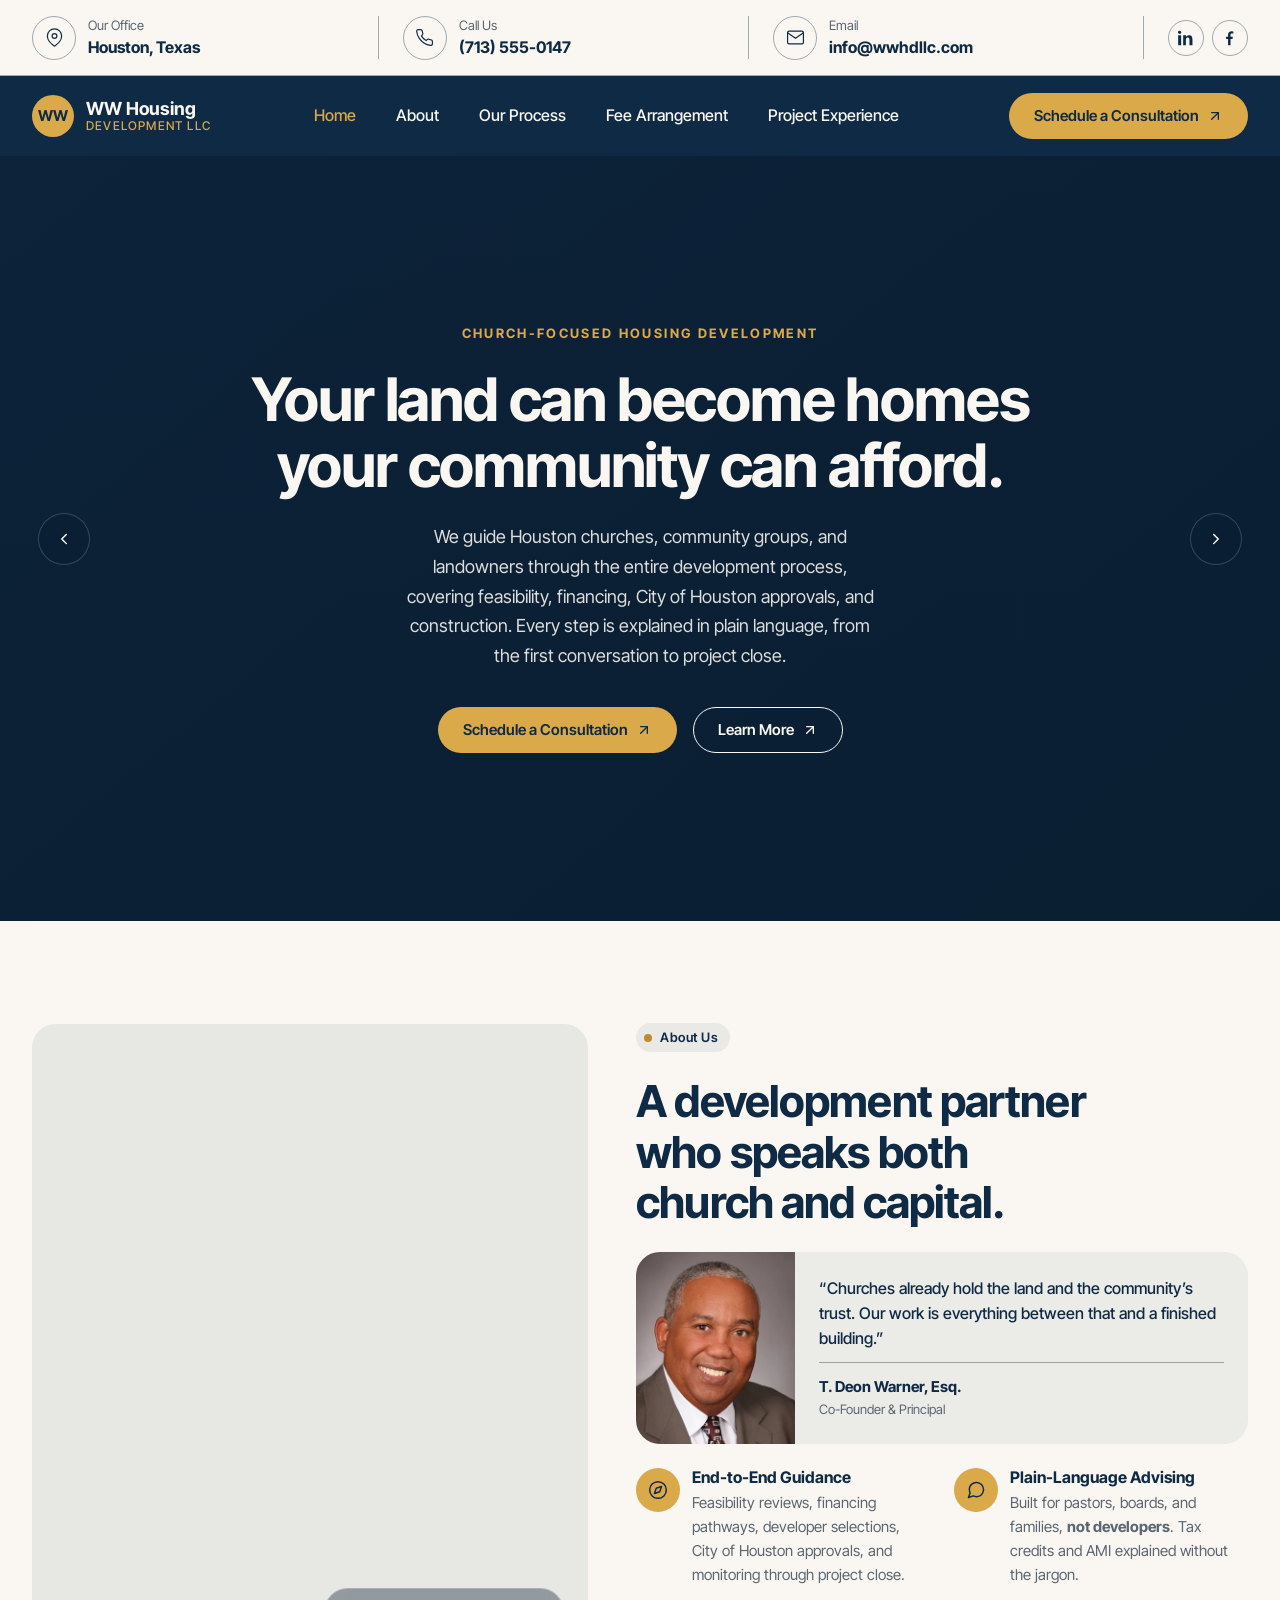
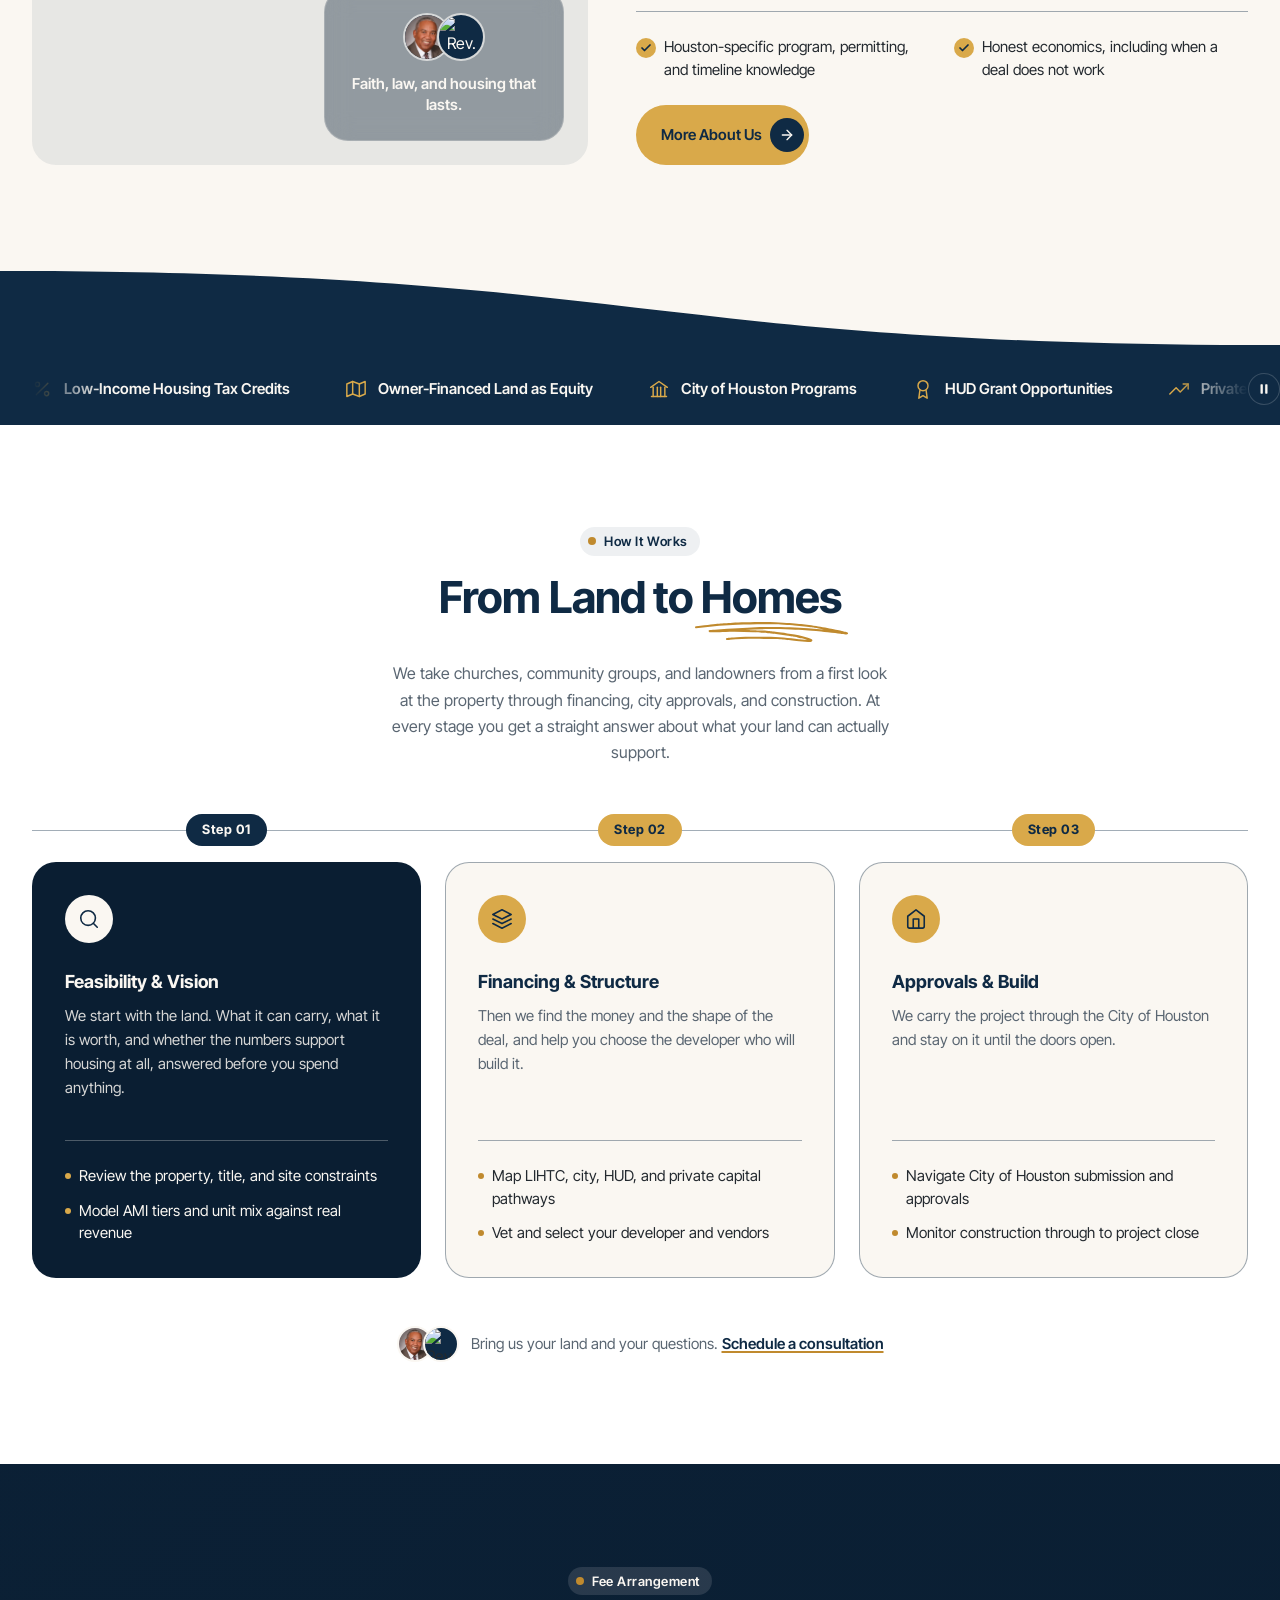
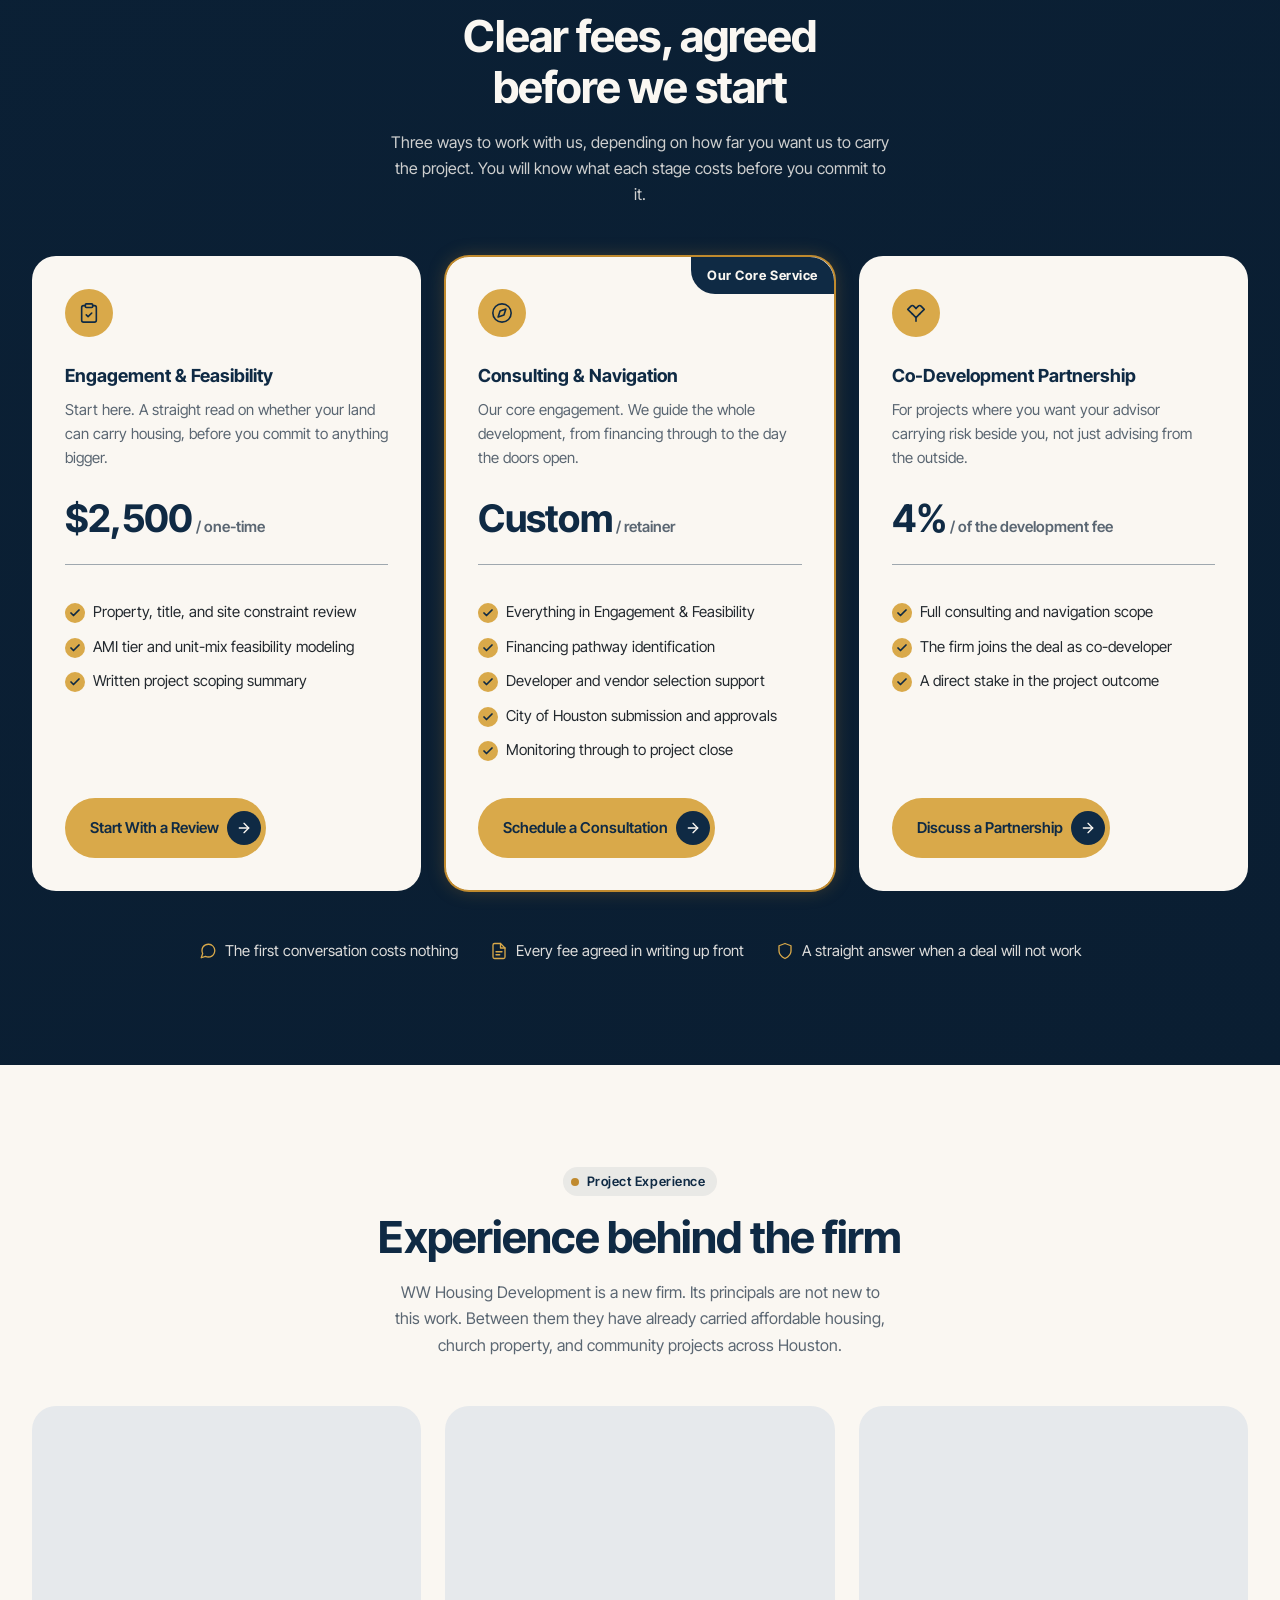
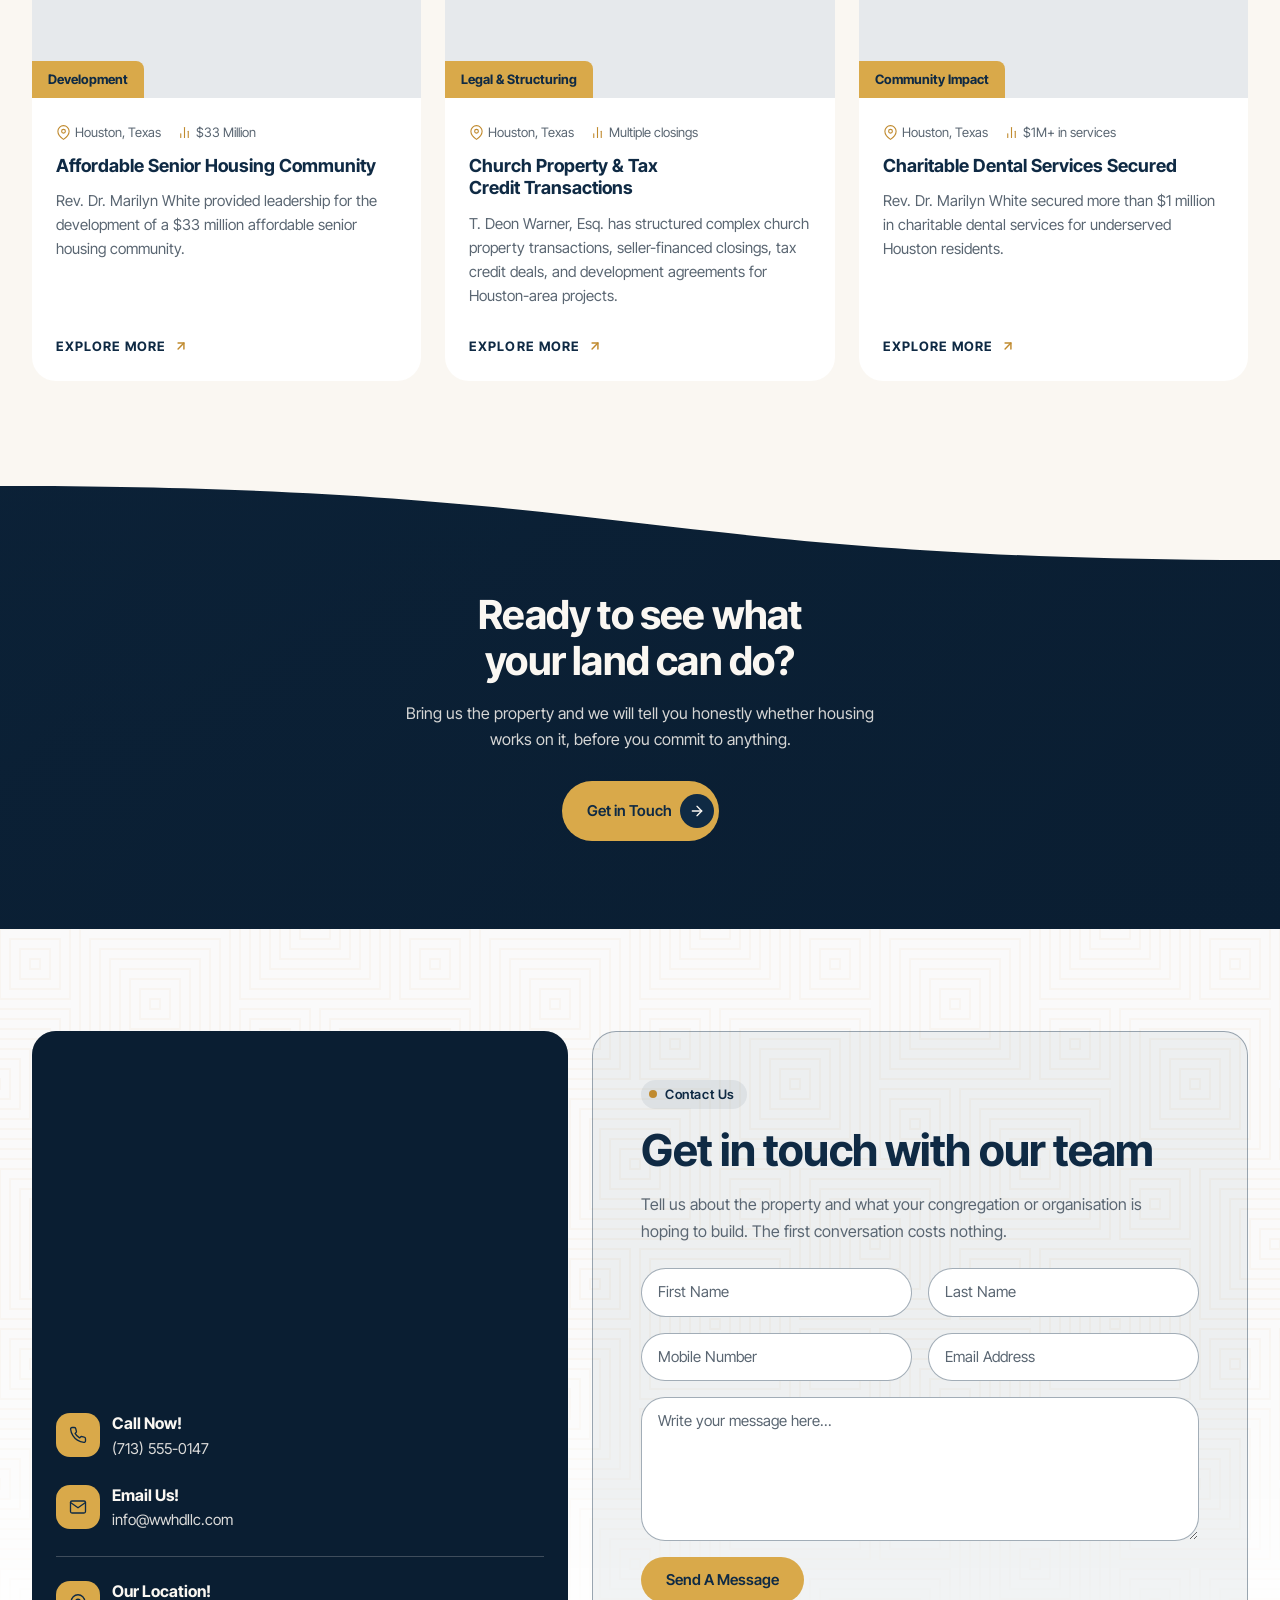
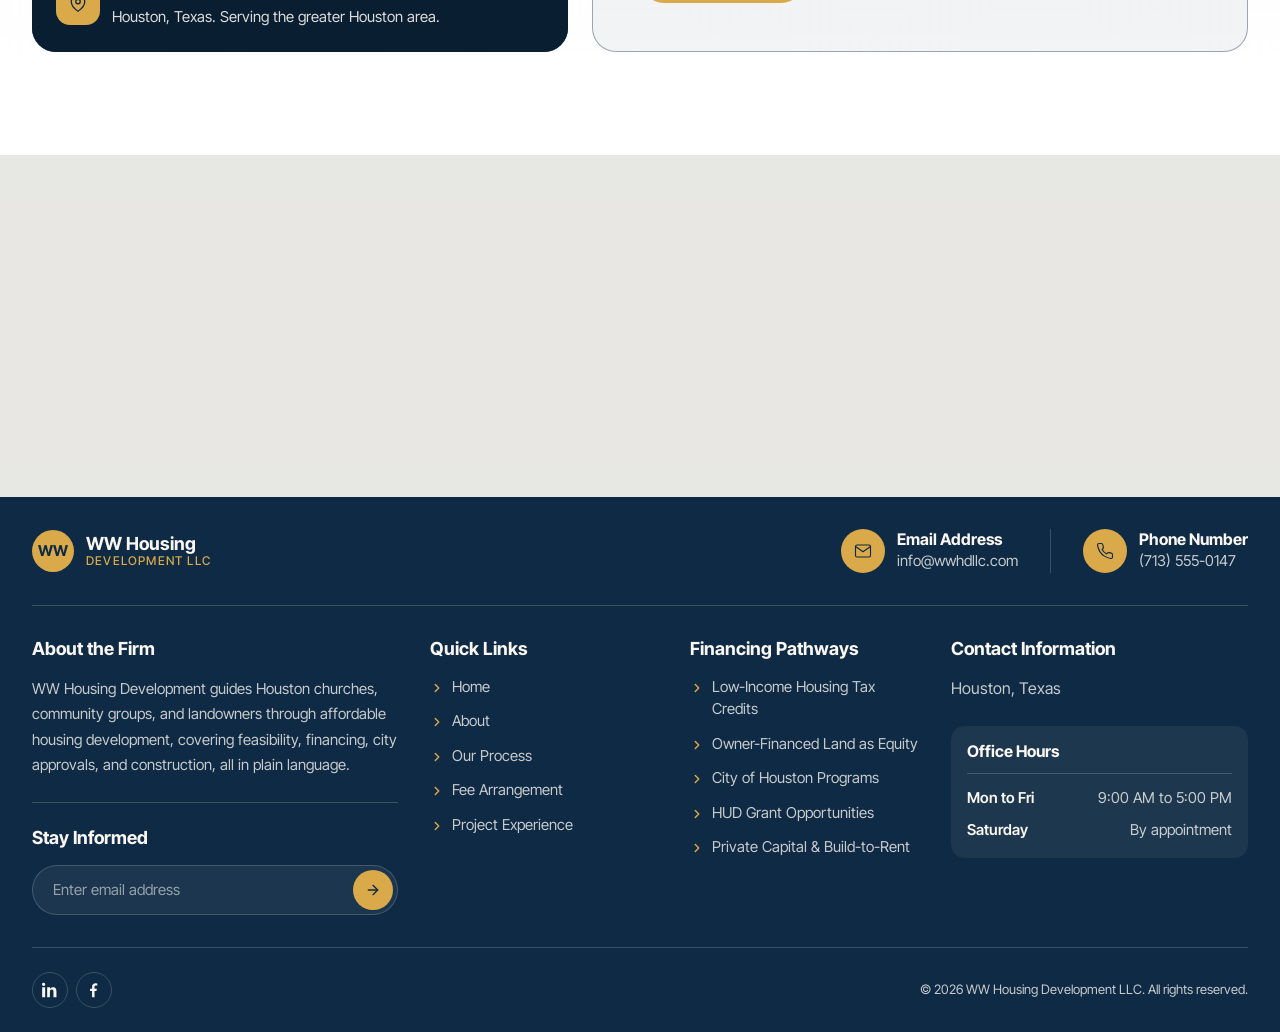
==== commit e3c9a5fd: "Update" ====
--- a/index.html
+++ b/index.html
@@ -291,7 +291,7 @@
           </button>
         </div>
       </section>
-      <section class="section about" aria-labelledby="about-title">
+      <section class="section about curve-out" aria-labelledby="about-title">
         <div class="container about__inner">
           <div class="about__visual">
             <!--
@@ -833,7 +833,7 @@
           </ul>
         </div>
       </section>
-      <section class="section projects" aria-labelledby="projects-heading">
+      <section class="section projects curve-out" aria-labelledby="projects-heading">
         <div class="container">
           <header class="section-header">
             <p class="section-badge">
--- a/css/global.css
+++ b/css/global.css
@@ -104,6 +104,8 @@
 
   /* Layout */
   --section-space: clamp(3.5rem, 8vw, 7rem);
+  /* Depth of the curved edge a .curve-out section hangs into the next one */
+  --curve-height: clamp(2.5rem, 6vw, 6rem);
   --container-max: 80rem;
   --container-pad: clamp(1rem, 4vw, 2rem);
   --nav-bar-height: 4.5rem;
@@ -1396,10 +1398,78 @@
    Photographic panel of contact details on one side, form on the other.
    Repeats at the foot of every page.
    ========================================================================== */
+/* --------------------------------------------------------------------------
+   Curved section edge
+
+   A cream shape hung below a section and over the top of the one after it: the
+   filled half carries the cream down in a curve, while the transparent half
+   lets the next section's ground rise up on the other side.
+
+   It has to overlap the next section — that is the only way the transparent
+   half has anything to reveal — so whatever it hangs into needs enough top
+   padding to keep its own content clear of the curve. --section-space and the
+   CTA's padding both have room to spare; the marquee band is the one that does
+   not, and is given it below.
+
+   The artwork is stretched rather than scaled: preserveAspectRatio='none' is
+   set in the file itself, so the curve flattens as the viewport widens instead
+   of being drawn at 10:1 and cropped.
+   -------------------------------------------------------------------------- */
+.curve-out {
+  position: relative;
+  /* The section that follows is often positioned too, and would otherwise
+     paint straight over the shape hanging into it */
+  z-index: 1;
+}
+
+.curve-out::after {
+  content: "";
+  position: absolute;
+  top: 100%;
+  left: 0;
+  right: 0;
+  height: var(--curve-height);
+  background-image: url("../images/svg-backgrounds/curve-divider.svg");
+  background-repeat: no-repeat;
+  background-size: 100% 100%;
+  pointer-events: none;
+}
+
+/* --section-space has room for the curve with a margin to spare, so a plain
+   .section needs nothing. These two bands sit much closer to their content —
+   the marquee is only --space-lg deep — and would take the curve across the
+   top of it, so each is given the depth of the shape plus a breath. */
+.curve-out + .marquee,
+.curve-out + .cta {
+  padding-top: calc(var(--curve-height) + var(--space-xl));
+}
+
 .contact {
+  position: relative;
+  /* Contains the texture layer's negative z-index */
+  isolation: isolate;
   /* Clears the sticky header when a CTA jumps to #contact */
   scroll-margin-top: calc(var(--nav-bar-height) + var(--space-md));
   background-color: var(--clr-surface-alt);
+}
+
+/* Tortoise-shell texture behind the section. The artwork carries its own
+   near-white ground, so it is laid over the section rather than swapped in for
+   the background colour, and it is masked rather than simply tiled: a repeat
+   that runs to the edge ends on a visible seam, while this one dissolves into
+   the section ground before it gets there. Held at the size it was drawn,
+   400px, so the brass lines keep their intended weight. */
+.contact::before {
+  content: "";
+  position: absolute;
+  inset: 0;
+  z-index: -1;
+  background-image: url("../images/svg-backgrounds/tortoise-shell.svg");
+  background-repeat: repeat;
+  background-size: 25rem 25rem;
+  -webkit-mask-image: linear-gradient(to bottom, #000 0%, #000 48%, transparent 90%);
+  mask-image: linear-gradient(to bottom, #000 0%, #000 48%, transparent 90%);
+  pointer-events: none;
 }
 
 .contact__grid {
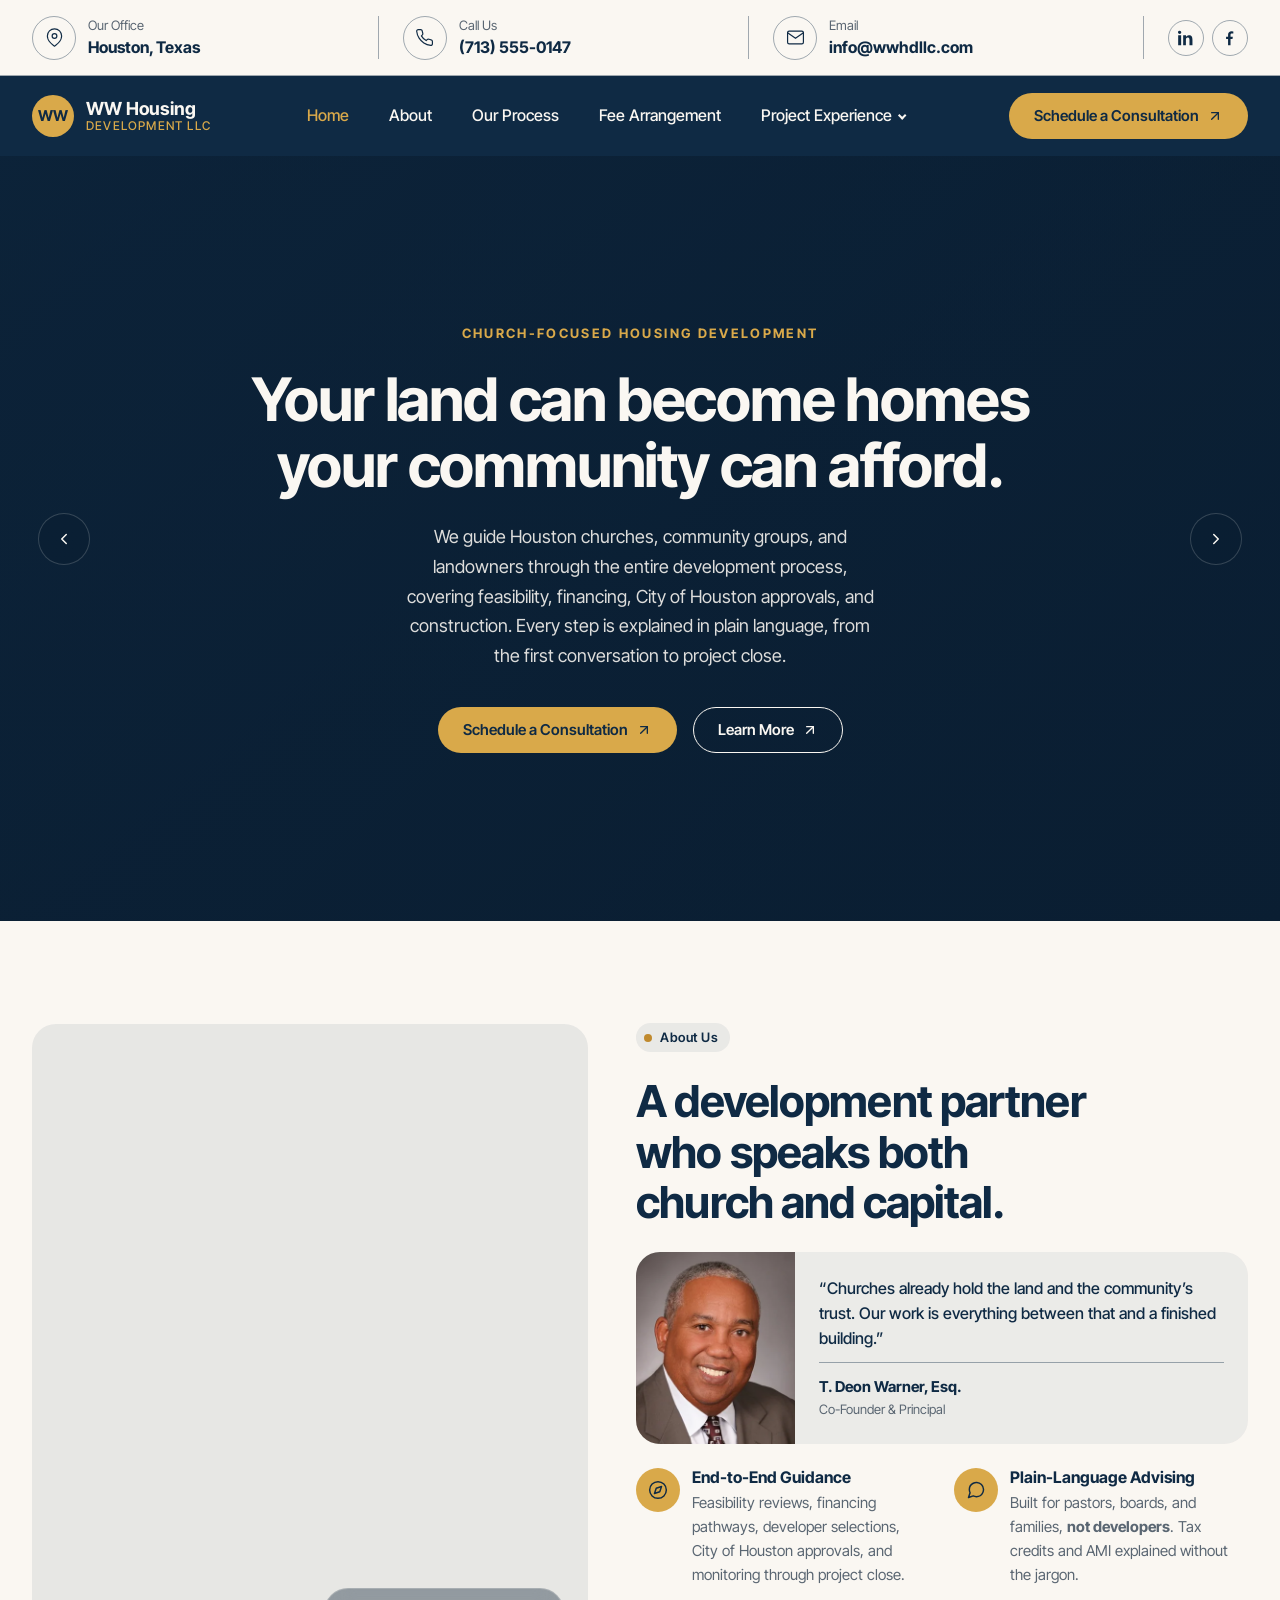
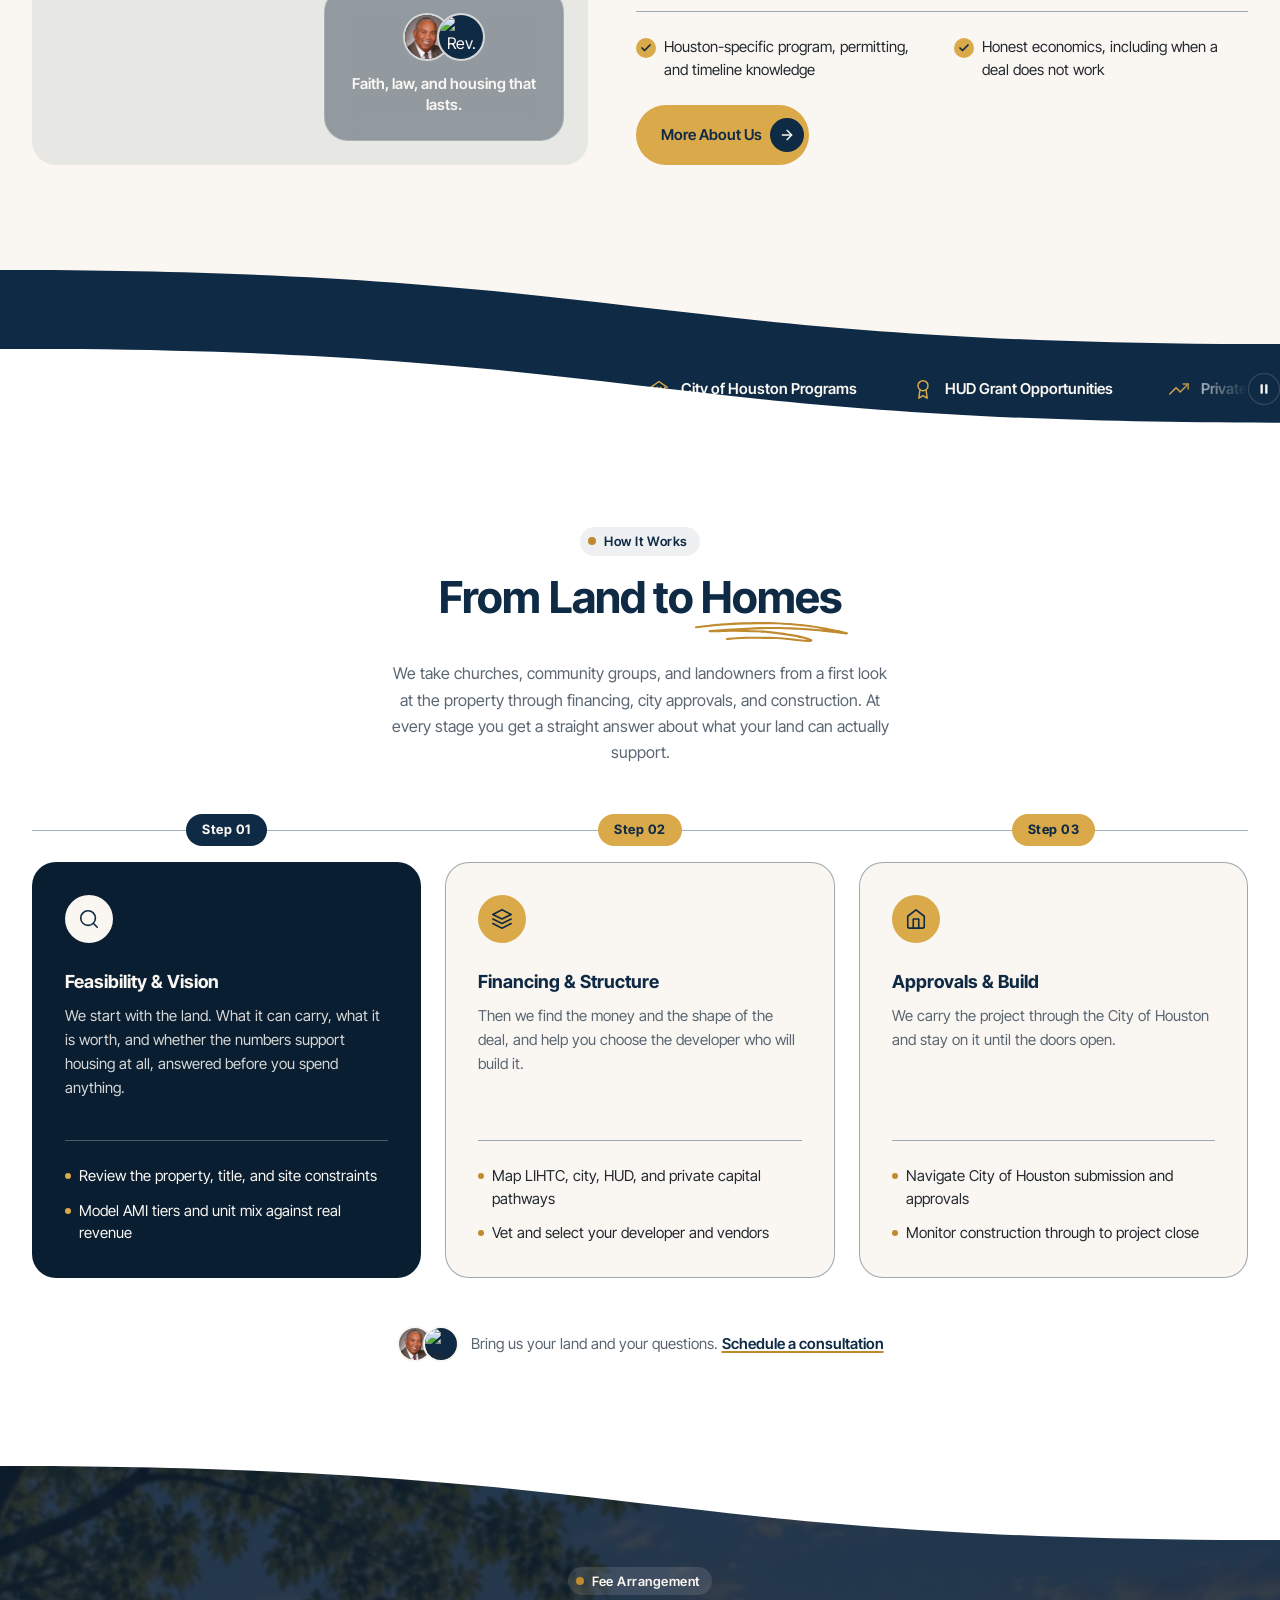
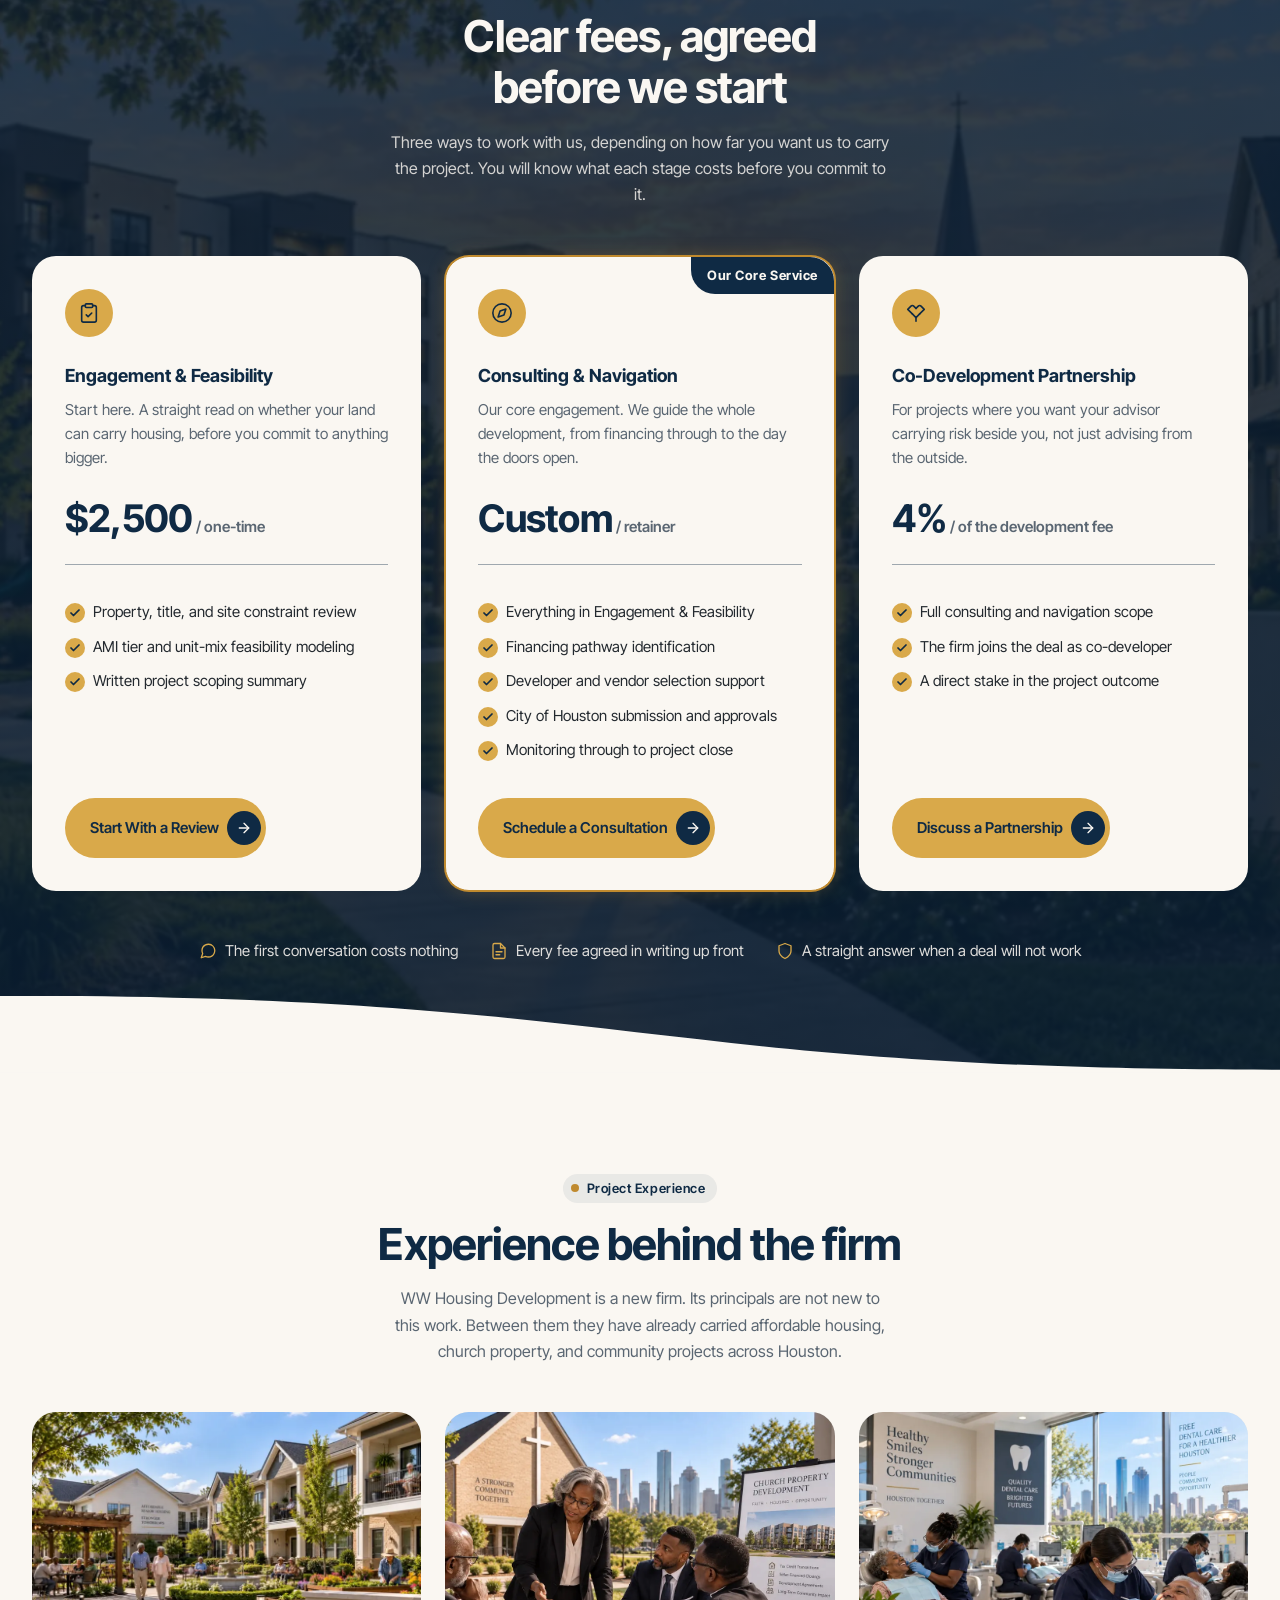
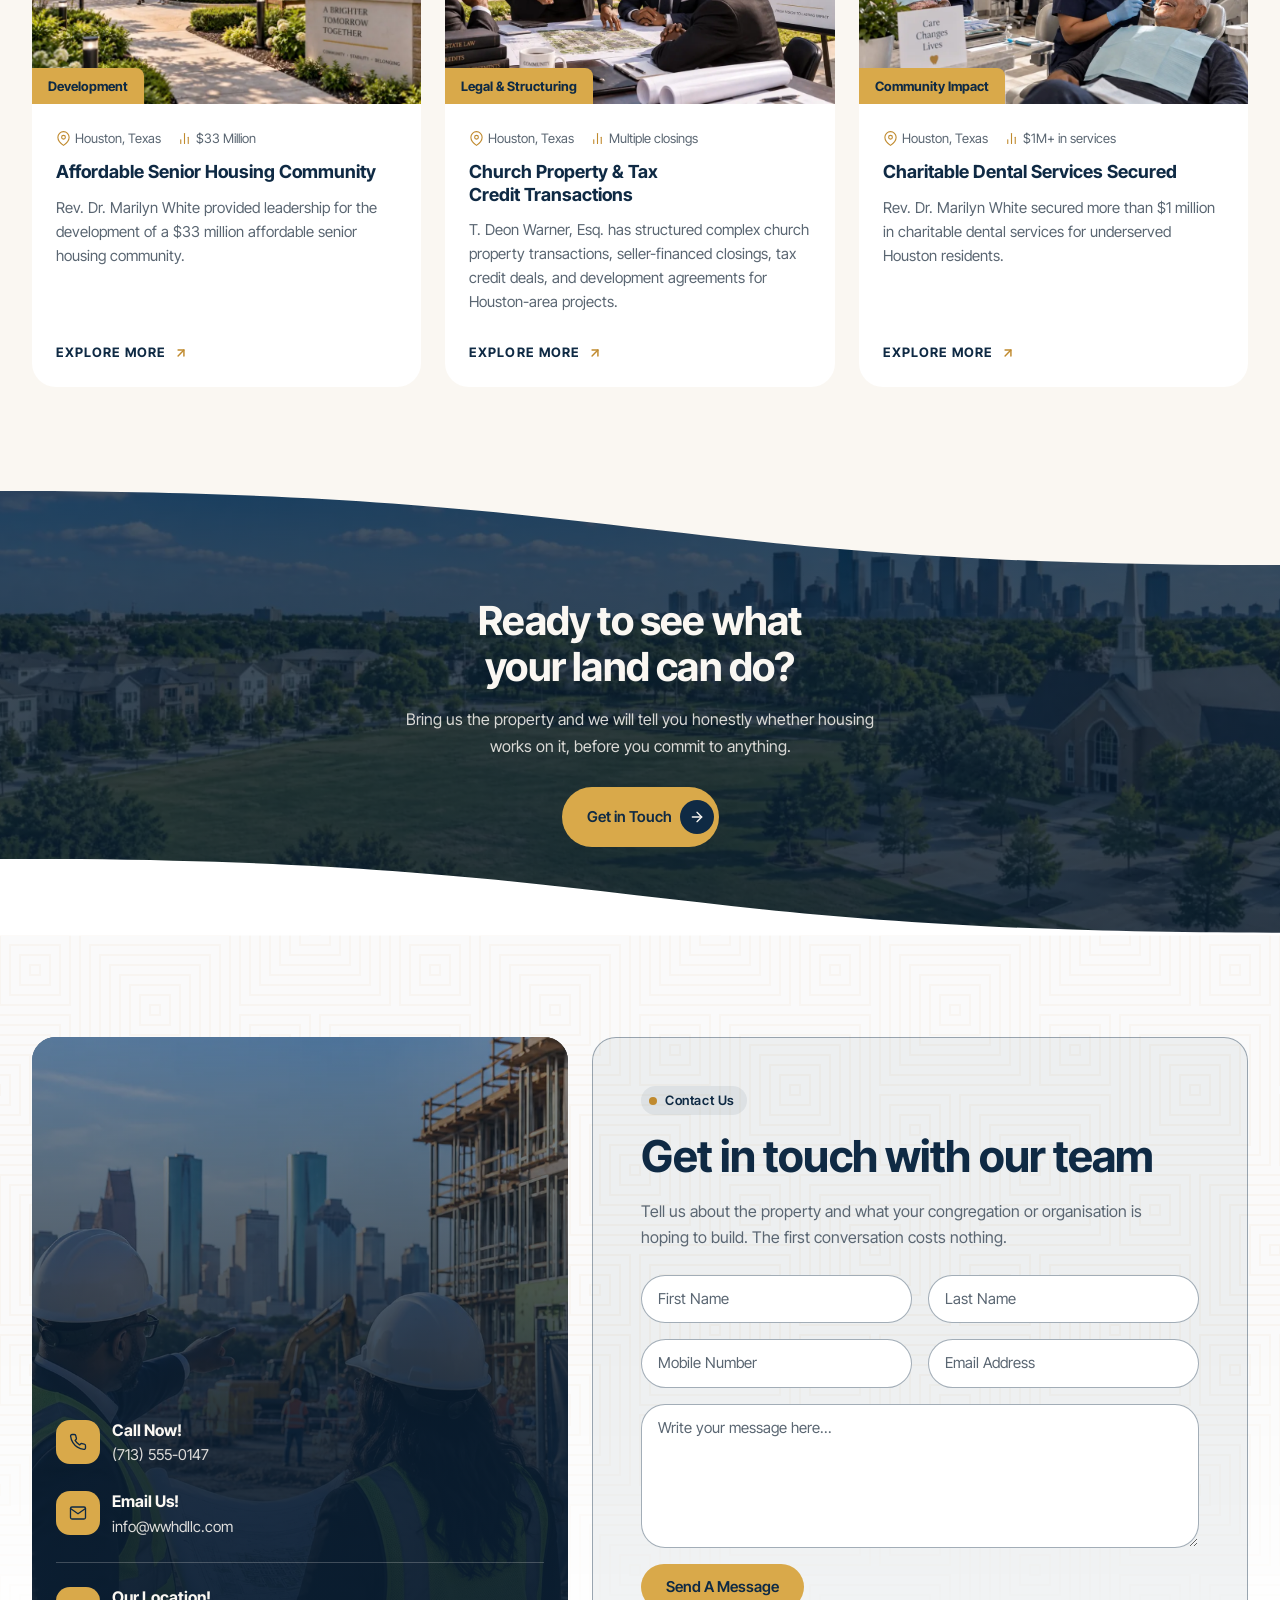
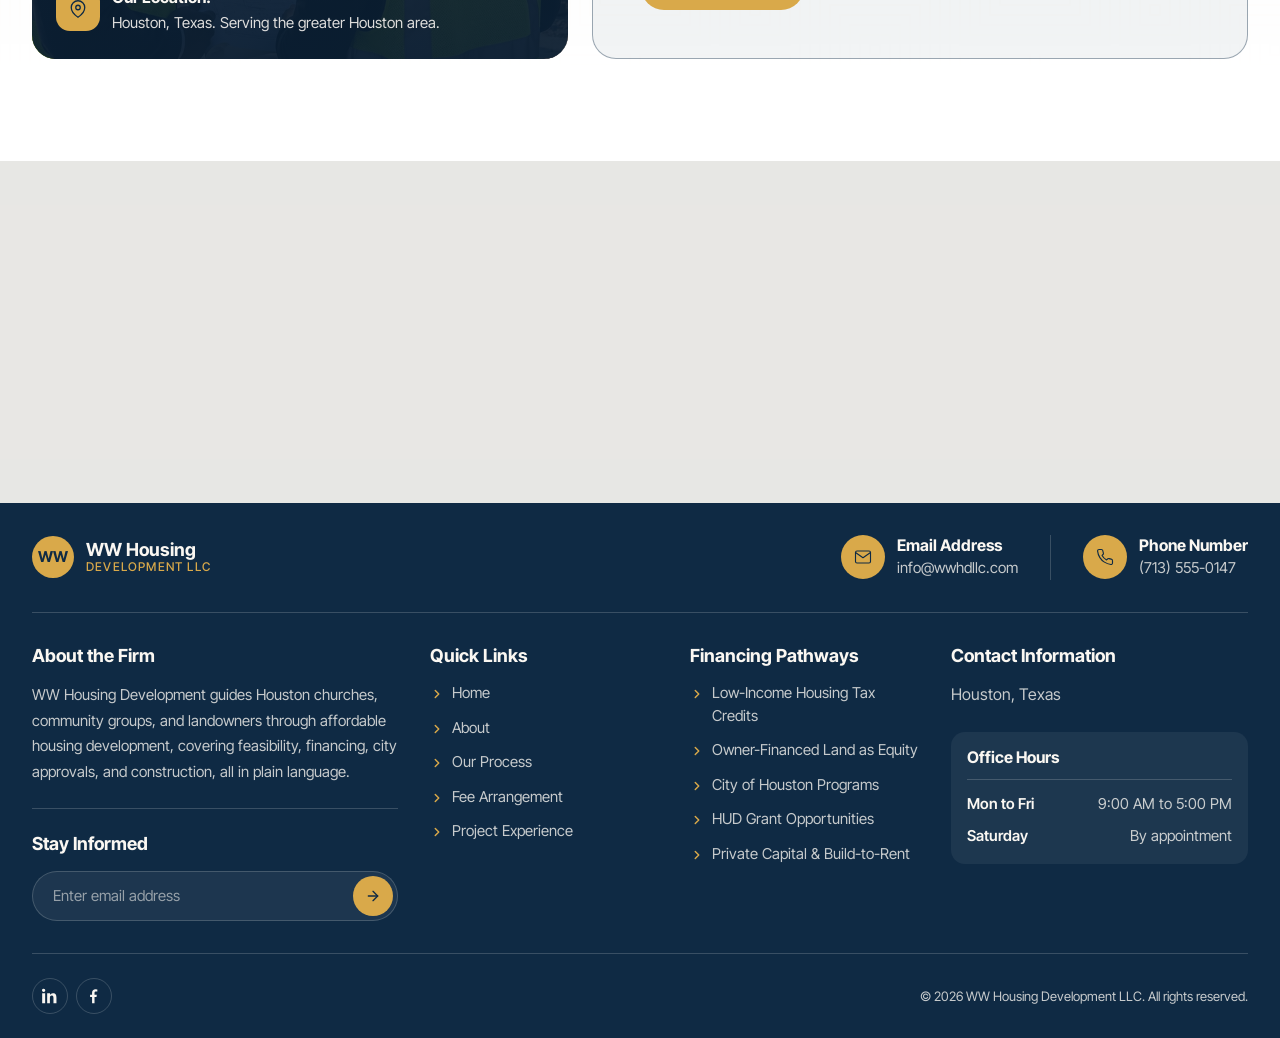
==== commit a3f3598b: "Update" ====
--- a/index.html
+++ b/index.html
@@ -153,7 +153,27 @@
               <li class="primary-nav__item"><a href="html/about.html">About</a></li>
               <li class="primary-nav__item"><a href="html/our-process.html">Our Process</a></li>
               <li class="primary-nav__item"><a href="html/fee-arrangement.html">Fee Arrangement</a></li>
-              <li class="primary-nav__item"><a href="html/project-experience.html">Project Experience</a></li>
+              <li class="primary-nav__item primary-nav__item--menu" data-nav-menu>
+                <span class="primary-nav__row">
+                  <a href="html/project-experience.html">Project Experience</a>
+
+                  <!-- Small screens only: on a pointer device the row opens on hover -->
+                  <button class="primary-nav__disclosure" type="button" aria-expanded="false" aria-controls="nav-projects" data-nav-disclosure>
+                    <span class="visually-hidden">Show projects</span>
+                    <svg viewBox="0 0 24 24" fill="none" stroke="currentColor" stroke-width="2.5" stroke-linecap="round" stroke-linejoin="round" aria-hidden="true"><polyline points="6 9 12 15 18 9" /></svg>
+                  </button>
+                </span>
+
+                <!--
+                  Every entry points at the same page on purpose: there is one
+                  worked example of a project detail page, not three.
+                -->
+                <ul class="primary-nav__submenu" id="nav-projects">
+                  <li><a href="html/project-detail.html">Affordable Senior Housing Community</a></li>
+                  <li><a href="html/project-detail.html">Church Property &amp; Tax Credit Transactions</a></li>
+                  <li><a href="html/project-detail.html">Charitable Dental Services Secured</a></li>
+                </ul>
+              </li>
             </ul>
 
             <a class="btn btn--accent primary-nav__cta" href="#contact">
@@ -503,7 +523,7 @@
         </div>
       </section>
 
-      <section class="section process" aria-labelledby="process-heading">
+      <section class="section process curve-in curve-out" aria-labelledby="process-heading">
         <div class="container">
           <header class="section-header">
             <p class="section-badge">
@@ -833,7 +853,7 @@
           </ul>
         </div>
       </section>
-      <section class="section projects curve-out" aria-labelledby="projects-heading">
+      <section class="section projects curve-in curve-out" aria-labelledby="projects-heading">
         <div class="container">
           <header class="section-header">
             <p class="section-badge">
@@ -1011,7 +1031,9 @@
         </div>
       </section>
 
-      <section class="section contact" id="contact" aria-labelledby="contact-heading">
+      <section class="section contact curve-in" id="contact" aria-labelledby="contact-heading">
+        <div class="section-texture" aria-hidden="true"></div>
+
         <div class="container contact__grid">
           <div class="contact__aside">
             <picture class="contact__aside-photo" aria-hidden="true">
--- a/css/global.css
+++ b/css/global.css
@@ -1008,6 +1008,96 @@
 
 .primary-nav__list a[aria-current="page"] {
   color: var(--clr-accent-light);
+}
+
+/* --------------------------------------------------------------------------
+   Project Experience submenu
+
+   In the panel it is a disclosure: the chevron button opens the list in place.
+   In the desktop row it is a dropdown that opens on hover. Keyboard users get
+   it either way — focus landing on the parent link satisfies :focus-within,
+   which reveals the list and so makes its own links reachable by Tab.
+   -------------------------------------------------------------------------- */
+.primary-nav__row {
+  display: flex;
+  align-items: center;
+  gap: var(--space-2xs);
+}
+
+.primary-nav__row a {
+  flex: 1 1 auto;
+}
+
+.primary-nav__disclosure {
+  display: inline-flex;
+  align-items: center;
+  justify-content: center;
+  width: 2.25rem;
+  height: 2.25rem;
+  flex: none;
+  padding: 0;
+  border: 0;
+  border-radius: 50%;
+  background-color: transparent;
+  color: var(--clr-surface);
+  cursor: pointer;
+  transition: background-color var(--t-base) var(--ease-out),
+    color var(--t-base) var(--ease-out),
+    transform var(--t-base) var(--ease-out);
+}
+
+.primary-nav__disclosure svg {
+  width: 1rem;
+  height: 1rem;
+}
+
+.primary-nav__disclosure:hover,
+.primary-nav__disclosure:focus-visible {
+  background-color: rgba(250, 247, 242, 0.08);
+  color: var(--clr-accent-light);
+}
+
+.primary-nav__disclosure[aria-expanded="true"] {
+  color: var(--clr-accent-light);
+  transform: rotate(180deg);
+}
+
+/* Opens by growing a grid row from nothing, so the panel never has to guess a
+   height the project names might outgrow */
+.primary-nav__submenu {
+  display: grid;
+  grid-template-rows: 0fr;
+  transition: grid-template-rows var(--t-panel) var(--ease-out);
+}
+
+.primary-nav__item--menu.is-open .primary-nav__submenu {
+  grid-template-rows: 1fr;
+}
+
+.primary-nav__submenu > li {
+  min-height: 0;
+}
+
+.primary-nav__submenu > li:first-child {
+  padding-top: var(--space-2xs);
+}
+
+.primary-nav__submenu > li:last-child {
+  padding-bottom: var(--space-xs);
+}
+
+/* The whole list is one grid row, so the clipping happens here */
+.primary-nav__submenu {
+  overflow: hidden;
+}
+
+.primary-nav__submenu a {
+  padding-block: var(--space-xs);
+  padding-inline: var(--space-lg) var(--space-md);
+  color: rgba(250, 247, 242, 0.82);
+  font-size: var(--fs-300);
+  font-weight: var(--fw-regular);
+  line-height: 1.4;
 }
 
 /* Panel links fade in from the right, staggered behind the panel itself */
@@ -1202,6 +1292,84 @@
   .primary-nav__cta {
     flex: none;
   }
+
+  /* ---- Project Experience dropdown ---- */
+  .primary-nav__item--menu {
+    position: relative;
+  }
+
+  /* The chevron on the link itself; the button is a panel control only */
+  .primary-nav__disclosure {
+    display: none;
+  }
+
+  .primary-nav__item--menu > .primary-nav__row > a::after {
+    content: "";
+    display: inline-block;
+    width: 0.4rem;
+    height: 0.4rem;
+    margin-left: 0.4rem;
+    border-right: 2px solid currentColor;
+    border-bottom: 2px solid currentColor;
+    transform: translateY(-0.15em) rotate(45deg);
+    transition: transform var(--t-base) var(--ease-out);
+  }
+
+  .primary-nav__item--menu:hover > .primary-nav__row > a::after,
+  .primary-nav__item--menu:focus-within > .primary-nav__row > a::after {
+    transform: translateY(0.05em) rotate(225deg);
+  }
+
+  /* visibility rather than display, so the links leave the tab order while the
+     list is shut but come back the moment the parent link takes focus */
+  .primary-nav__submenu {
+    position: absolute;
+    top: 100%;
+    left: 50%;
+    display: block;
+    width: max-content;
+    max-width: min(22rem, 70vw);
+    margin: 0;
+    padding: var(--space-xs);
+    border: 1px solid var(--clr-line-on-dark);
+    border-radius: var(--radius-md);
+    background-color: var(--clr-primary-deep);
+    box-shadow: 0 20px 44px rgba(10, 30, 50, 0.32);
+    visibility: hidden;
+    opacity: 0;
+    transform: translate(-50%, 0.35rem);
+    transition: opacity var(--t-base) var(--ease-out),
+      transform var(--t-base) var(--ease-out),
+      visibility 0s linear var(--t-base);
+  }
+
+  /* Bridges the gap between the row and the panel, so the cursor can travel
+     down to the list without passing over dead space and closing it */
+  .primary-nav__submenu::before {
+    content: "";
+    position: absolute;
+    inset: auto 0 100% 0;
+    height: var(--space-sm);
+  }
+
+  .primary-nav__item--menu:hover .primary-nav__submenu,
+  .primary-nav__item--menu:focus-within .primary-nav__submenu {
+    visibility: visible;
+    opacity: 1;
+    transform: translate(-50%, var(--space-xs));
+    transition-delay: 0s;
+  }
+
+  .primary-nav__submenu > li:first-child,
+  .primary-nav__submenu > li:last-child {
+    padding: 0;
+  }
+
+  .primary-nav__submenu a {
+    padding: var(--space-xs) var(--space-sm);
+    border-radius: var(--radius-sm);
+    font-size: var(--fs-300);
+  }
 }
 
 /* Wide desktop: let the nav row breathe */
@@ -1398,69 +1566,459 @@
    Photographic panel of contact details on one side, form on the other.
    Repeats at the foot of every page.
    ========================================================================== */
+/* ==========================================================================
+   Pricing / fee tiers
+
+   Shared: the home page carries it as a summary and the Fee Arrangement page
+   leads with it. It lived in styles.css until the second page needed it.
+   Uses .section-header, .check and .btn from earlier in this file.
+   ========================================================================== */
+.pricing {
+  position: relative;
+  /* Contains the background layer's negative z-index. No overflow: hidden —
+     it would clip the featured card's glow. */
+  isolation: isolate;
+}
+
+/* Photographic ground. Picture element rather than a CSS background so the
+   mobile crop, lazy loading and async decoding all apply (handbook §4).
+   The gradient is the empty state until the photograph is added. */
+.pricing__bg {
+  position: absolute;
+  inset: 0;
+  z-index: -1;
+  background-image: linear-gradient(
+    140deg,
+    var(--clr-primary) 0%,
+    var(--clr-primary-deep) 100%
+  );
+}
+
+.pricing__bg img {
+  width: 100%;
+  height: 100%;
+  object-fit: cover;
+}
+
+/* Scrim, so the section reads the same over any photograph */
+.pricing__bg::after {
+  content: "";
+  position: absolute;
+  inset: 0;
+  background-image: linear-gradient(
+    to bottom,
+    rgba(10, 30, 50, 0.82) 0%,
+    rgba(10, 30, 50, 0.9) 100%
+  );
+}
+
+/* Section header inverts over the photograph */
+.pricing .section-badge {
+  background-color: rgba(250, 247, 242, 0.12);
+  color: var(--clr-surface);
+}
+
+.pricing .section-heading {
+  color: var(--clr-surface);
+}
+
+.pricing .section-intro {
+  color: rgba(250, 247, 242, 0.82);
+}
+
+.pricing__list {
+  display: grid;
+  gap: var(--space-xl);
+}
+
+.plan {
+  position: relative;
+  display: flex;
+  flex-direction: column;
+  gap: var(--space-sm);
+  width: 100%;
+  max-width: 34rem;
+  margin-inline: auto;
+  padding: var(--space-xl) var(--space-lg) var(--space-lg);
+  border: 1px solid transparent;
+  border-radius: var(--radius-lg);
+  /* Opaque, so the cards read as solid panels on the photographic ground */
+  background-color: var(--clr-surface);
+}
+
+.plan__icon {
+  display: inline-flex;
+  align-items: center;
+  justify-content: center;
+  width: 3rem;
+  height: 3rem;
+  flex: none;
+  margin-bottom: var(--space-md);
+  border-radius: 50%;
+  background-color: var(--clr-accent-light);
+  color: var(--clr-primary);
+}
+
+.plan__icon svg {
+  width: 1.375rem;
+  height: 1.375rem;
+}
+
+.plan__name {
+  margin: 0;
+  font-size: var(--fs-500);
+  font-weight: var(--fw-bold);
+}
+
+.plan__summary {
+  margin: 0;
+  color: var(--clr-muted);
+  font-size: var(--fs-300);
+  line-height: 1.6;
+}
+
+.plan__price {
+  display: flex;
+  align-items: baseline;
+  gap: var(--space-2xs);
+  margin: var(--space-md) 0 0;
+  padding-bottom: var(--space-lg);
+  border-bottom: 1px solid var(--clr-line);
+}
+
+.plan__amount {
+  color: var(--clr-primary);
+  font-size: clamp(1.875rem, 6vw, 2.375rem);
+  font-weight: var(--fw-bold);
+  line-height: 1.1;
+  letter-spacing: -0.02em;
+}
+
+.plan__period {
+  color: var(--clr-muted);
+  font-size: var(--fs-300);
+  font-weight: var(--fw-semibold);
+}
+
+.plan__features {
+  display: flex;
+  flex-direction: column;
+  gap: var(--space-sm);
+  padding-block: var(--space-lg);
+}
+
+/* Pins every card's button to the same baseline regardless of list length */
+.plan__cta {
+  margin-top: auto;
+  align-self: flex-start;
+}
+
 /* --------------------------------------------------------------------------
-   Curved section edge
-
-   A cream shape hung below a section and over the top of the one after it: the
-   filled half carries the cream down in a curve, while the transparent half
-   lets the next section's ground rise up on the other side.
-
-   It has to overlap the next section — that is the only way the transparent
-   half has anything to reveal — so whatever it hangs into needs enough top
-   padding to keep its own content clear of the curve. --section-space and the
-   CTA's padding both have room to spare; the marquee band is the one that does
-   not, and is given it below.
-
-   The artwork is stretched rather than scaled: preserveAspectRatio='none' is
-   set in the file itself, so the curve flattens as the viewport widens instead
-   of being drawn at 10:1 and cropped.
+   Highlighted tier
    -------------------------------------------------------------------------- */
+.plan--featured {
+  border-color: var(--clr-accent);
+  box-shadow: 0 0 0 1px var(--clr-accent), 0 0 18px rgba(192, 138, 46, 0.28);
+  animation: plan-glow 3.4s var(--ease-out) infinite;
+}
+
+/* Slow breath on the glow. The global reduced-motion block disables it. */
+@keyframes plan-glow {
+  0%,
+  100% {
+    box-shadow: 0 0 0 1px var(--clr-accent), 0 0 16px rgba(192, 138, 46, 0.24);
+  }
+
+  50% {
+    box-shadow: 0 0 0 1px var(--clr-accent), 0 0 38px rgba(192, 138, 46, 0.55);
+  }
+}
+
+.plan__tag {
+  position: absolute;
+  top: 0;
+  right: 0;
+  margin: 0;
+  padding: var(--space-xs) var(--space-md);
+  /* Square to the card's corner, rounded where it meets the card */
+  border-radius: 0 var(--radius-lg) 0 var(--radius-lg);
+  background-color: var(--clr-primary);
+  color: var(--clr-surface);
+  font-size: var(--fs-200);
+  font-weight: var(--fw-bold);
+  letter-spacing: 0.04em;
+}
+
+/* --------------------------------------------------------------------------
+   Reassurance row
+   -------------------------------------------------------------------------- */
+.pricing__notes {
+  display: flex;
+  flex-direction: column;
+  align-items: center;
+  gap: var(--space-md);
+  margin-top: var(--space-2xl);
+}
+
+.pricing__note {
+  display: flex;
+  align-items: center;
+  gap: var(--space-xs);
+  color: rgba(250, 247, 242, 0.88);
+  font-size: var(--fs-300);
+}
+
+.pricing__note-icon {
+  display: inline-flex;
+  flex: none;
+  color: var(--clr-accent-light);
+}
+
+.pricing__note-icon svg {
+  width: 1.125rem;
+  height: 1.125rem;
+}
+
+/* ==========================================================================
+   Fee Arrangement — larger screens
+   ========================================================================== */
+@media (min-width: 48em) {
+  .pricing__notes {
+    flex-direction: row;
+    flex-wrap: wrap;
+    justify-content: center;
+    gap: var(--space-xl);
+  }
+}
+
+@media (min-width: 64em) {
+  .pricing__list {
+    grid-template-columns: repeat(3, minmax(0, 1fr));
+    gap: var(--space-lg);
+    align-items: stretch;
+  }
+
+  .plan {
+    max-width: none;
+    margin-inline: 0;
+    padding: var(--space-xl);
+  }
+}
+
+
+/* ==========================================================================
+   FAQ disclosure panels
+
+   Shared: the Fee Arrangement page and the project detail page both use them.
+   Each page frames them differently, so only the panels live here.
+
+   Every panel ships open in the markup and js/global.js closes all but the
+   first, so with no JavaScript the section is a readable list of questions and
+   answers rather than a column of headings that do nothing.
+   ========================================================================== */
+.faq__list {
+  display: flex;
+  flex-direction: column;
+  gap: var(--space-sm);
+  margin: 0;
+  padding: 0;
+  list-style: none;
+}
+
+.faq__item {
+  overflow: hidden;
+  border-radius: var(--radius-md);
+  background-color: var(--clr-surface-alt);
+  /* The section is white too now, so the panels carry their own lift */
+  box-shadow: 0 10px 24px rgba(15, 42, 68, 0.06);
+}
+
+.faq__question {
+  margin: 0;
+  font-size: inherit;
+}
+
+.faq__trigger {
+  display: flex;
+  align-items: center;
+  justify-content: space-between;
+  gap: var(--space-md);
+  width: 100%;
+  padding: var(--space-md) var(--space-lg);
+  border: 0;
+  /* Open is the resting state, because that is what the markup ships */
+  background-color: var(--clr-accent-light);
+  color: var(--clr-primary);
+  font-family: inherit;
+  font-size: var(--fs-400);
+  font-weight: var(--fw-bold);
+  line-height: 1.35;
+  text-align: left;
+  cursor: pointer;
+  transition: background-color var(--t-base) var(--ease-out);
+}
+
+.faq__item.is-closed .faq__trigger {
+  background-color: transparent;
+}
+
+.faq__item.is-closed .faq__trigger:hover,
+.faq__trigger:focus-visible {
+  background-color: rgba(217, 169, 74, 0.22);
+}
+
+.faq__trigger-icon {
+  display: inline-flex;
+  align-items: center;
+  justify-content: center;
+  width: 1.5rem;
+  height: 1.5rem;
+  flex: none;
+  transition: transform var(--t-base) var(--ease-out);
+}
+
+.faq__trigger-icon svg {
+  width: 1.125rem;
+  height: 1.125rem;
+}
+
+/* The arrow points up at an open panel and down at a closed one */
+.faq__item.is-closed .faq__trigger-icon {
+  transform: rotate(180deg);
+}
+
+.faq__answer {
+  display: grid;
+  grid-template-rows: 1fr;
+  transition: grid-template-rows var(--t-panel) var(--ease-out);
+}
+
+.faq__item.is-closed .faq__answer {
+  grid-template-rows: 0fr;
+}
+
+/* The clipping half of the pair. min-height: 0 is what lets a grid row of 0fr
+   actually reach zero rather than stopping at the content's minimum. */
+.faq__answer-inner {
+  overflow: hidden;
+  min-height: 0;
+}
+
+.faq__text {
+  margin: 0;
+  padding: var(--space-md) var(--space-lg) var(--space-lg);
+  color: var(--clr-muted);
+  font-size: var(--fs-300);
+  line-height: 1.75;
+}
+
+
+/* --------------------------------------------------------------------------
+   Curved section edges
+
+   Every solid-coloured section is bounded top and bottom by a curve: the one
+   at its foot carries its colour down over the section below, the one at its
+   head carries it up over the section above. Between two solid sections only
+   the upper one carries a curve, or the two would fight over the same strip.
+
+   There are two copies of the artwork, one filled cream and one white, and a
+   section picks its own with --curve-image alongside its background-color. A
+   single file used as a mask would have coloured itself from CSS and saved the
+   duplicate — but a CSS mask taken from an external SVG is subject to the same
+   origin rules as a fetch, and over file:// every local file is its own origin,
+   so the mask fails and the curve silently disappears. Opening the pages
+   straight off disk has to keep working, so: two files.
+
+   A curve has to overlap its neighbour — that is the only way the empty half
+   has anything to reveal — so the bands it reaches into are given room for it
+   further down this file.
+   -------------------------------------------------------------------------- */
+.curve-in,
 .curve-out {
   position: relative;
-  /* The section that follows is often positioned too, and would otherwise
-     paint straight over the shape hanging into it */
+  /* The neighbouring bands are positioned too, and would otherwise paint over
+     whichever shape is reaching into them */
   z-index: 1;
 }
 
+.curve-in::before,
 .curve-out::after {
   content: "";
   position: absolute;
-  top: 100%;
   left: 0;
   right: 0;
   height: var(--curve-height);
-  background-image: url("../images/svg-backgrounds/curve-divider.svg");
+  background-image: var(--curve-image, url("../images/svg-backgrounds/curve-divider.svg"));
   background-repeat: no-repeat;
   background-size: 100% 100%;
   pointer-events: none;
 }
 
-/* --section-space has room for the curve with a margin to spare, so a plain
+/* At the foot, hanging down. The artwork's own orientation: deep on the right.
+   Pulled back a pixel so the shape and the section it belongs to overlap: sat
+   exactly edge to edge, a fractional layout position leaves a hairline of the
+   section below showing through between them. */
+.curve-out::after {
+  top: calc(100% - 1px);
+}
+
+/* At the head, hanging up. Turned a half circle, which does two jobs at once —
+   it puts the filled half against the section rather than away from it, and it
+   runs the sweep the opposite way from the curve at the foot, so a section is
+   not bracketed by the same shape twice. */
+.curve-in::before {
+  bottom: calc(100% - 1px);
+  transform: scale(-1, -1);
+}
+
+/* Per-instance overrides, for when a run of sections wants the sweep broken up */
+.curve-out--flip::after {
+  transform: scaleX(-1);
+}
+
+.curve-in--flip::before {
+  transform: scaleY(-1);
+}
+
+/* --section-space has room for a curve with a margin to spare, so a plain
    .section needs nothing. These two bands sit much closer to their content —
-   the marquee is only --space-lg deep — and would take the curve across the
-   top of it, so each is given the depth of the shape plus a breath. */
+   the marquee is only --space-lg deep — so each is given the depth of the
+   shape plus a breath. Both are always preceded by a solid section, so
+   neither is conditional.
+
+   Nothing curves into a hero, and nothing curves over the map: a curve across
+   the top of a hero photograph reads as a mistake rather than a join, and one
+   over the map would sit on the embed's own controls. */
 .curve-out + .marquee,
 .curve-out + .cta {
   padding-top: calc(var(--curve-height) + var(--space-xl));
+}
+
+.marquee,
+.pricing {
+  padding-bottom: calc(var(--curve-height) + var(--space-xl));
 }
 
 .contact {
   position: relative;
   /* Contains the texture layer's negative z-index */
   isolation: isolate;
+  /* White, so its curves come from the white copy of the artwork */
+  --curve-image: url("../images/svg-backgrounds/curve-divider-white.svg");
   /* Clears the sticky header when a CTA jumps to #contact */
   scroll-margin-top: calc(var(--nav-bar-height) + var(--space-md));
   background-color: var(--clr-surface-alt);
 }
 
-/* Tortoise-shell texture behind the section. The artwork carries its own
-   near-white ground, so it is laid over the section rather than swapped in for
-   the background colour, and it is masked rather than simply tiled: a repeat
-   that runs to the edge ends on a visible seam, while this one dissolves into
-   the section ground before it gets there. Held at the size it was drawn,
-   400px, so the brass lines keep their intended weight. */
-.contact::before {
-  content: "";
+/* Tortoise-shell texture behind the section. A real element rather than a
+   pseudo: ::before and ::after both belong to the curved edges now, and a
+   section only gets two. The artwork carries its own near-white ground, so it
+   is laid over the section rather than swapped in for the background colour,
+   and it is masked rather than simply tiled — a repeat that runs to the edge
+   ends on a visible seam, while this one dissolves into the ground before it
+   gets there. Held at the size it was drawn, 400px, so the brass lines keep
+   their intended weight. */
+.section-texture {
   position: absolute;
   inset: 0;
   z-index: -1;
--- a/css/styles.css
+++ b/css/styles.css
@@ -384,6 +384,8 @@
    the markup, so the rest state (and the no-JS state) matches the design.
    ========================================================================== */
 .process {
+  /* White, so its curves come from the white copy of the artwork */
+  --curve-image: url("../images/svg-backgrounds/curve-divider-white.svg");
   background-color: var(--clr-surface-alt);
 }
 
@@ -655,241 +657,9 @@
   }
 }
 
-/* ==========================================================================
-   Fee Arrangement — three service tiers, the core engagement highlighted
-   Uses the shared .section-header, .check and .btn components from global.css.
-   ========================================================================== */
-.pricing {
-  position: relative;
-  /* Contains the background layer's negative z-index. No overflow: hidden —
-     it would clip the featured card's glow. */
-  isolation: isolate;
-}
-
-/* Photographic ground. Picture element rather than a CSS background so the
-   mobile crop, lazy loading and async decoding all apply (handbook §4).
-   The gradient is the empty state until the photograph is added. */
-.pricing__bg {
-  position: absolute;
-  inset: 0;
-  z-index: -1;
-  background-image: linear-gradient(
-    140deg,
-    var(--clr-primary) 0%,
-    var(--clr-primary-deep) 100%
-  );
-}
-
-.pricing__bg img {
-  width: 100%;
-  height: 100%;
-  object-fit: cover;
-}
-
-/* Scrim, so the section reads the same over any photograph */
-.pricing__bg::after {
-  content: "";
-  position: absolute;
-  inset: 0;
-  background-image: linear-gradient(
-    to bottom,
-    rgba(10, 30, 50, 0.82) 0%,
-    rgba(10, 30, 50, 0.9) 100%
-  );
-}
-
-/* Section header inverts over the photograph */
-.pricing .section-badge {
-  background-color: rgba(250, 247, 242, 0.12);
-  color: var(--clr-surface);
-}
-
-.pricing .section-heading {
-  color: var(--clr-surface);
-}
-
-.pricing .section-intro {
-  color: rgba(250, 247, 242, 0.82);
-}
-
-.pricing__list {
-  display: grid;
-  gap: var(--space-xl);
-}
-
-.plan {
-  position: relative;
-  display: flex;
-  flex-direction: column;
-  gap: var(--space-sm);
-  width: 100%;
-  max-width: 34rem;
-  margin-inline: auto;
-  padding: var(--space-xl) var(--space-lg) var(--space-lg);
-  border: 1px solid transparent;
-  border-radius: var(--radius-lg);
-  /* Opaque, so the cards read as solid panels on the photographic ground */
-  background-color: var(--clr-surface);
-}
-
-.plan__icon {
-  display: inline-flex;
-  align-items: center;
-  justify-content: center;
-  width: 3rem;
-  height: 3rem;
-  flex: none;
-  margin-bottom: var(--space-md);
-  border-radius: 50%;
-  background-color: var(--clr-accent-light);
-  color: var(--clr-primary);
-}
-
-.plan__icon svg {
-  width: 1.375rem;
-  height: 1.375rem;
-}
-
-.plan__name {
-  margin: 0;
-  font-size: var(--fs-500);
-  font-weight: var(--fw-bold);
-}
-
-.plan__summary {
-  margin: 0;
-  color: var(--clr-muted);
-  font-size: var(--fs-300);
-  line-height: 1.6;
-}
-
-.plan__price {
-  display: flex;
-  align-items: baseline;
-  gap: var(--space-2xs);
-  margin: var(--space-md) 0 0;
-  padding-bottom: var(--space-lg);
-  border-bottom: 1px solid var(--clr-line);
-}
-
-.plan__amount {
-  color: var(--clr-primary);
-  font-size: clamp(1.875rem, 6vw, 2.375rem);
-  font-weight: var(--fw-bold);
-  line-height: 1.1;
-  letter-spacing: -0.02em;
-}
-
-.plan__period {
-  color: var(--clr-muted);
-  font-size: var(--fs-300);
-  font-weight: var(--fw-semibold);
-}
-
-.plan__features {
-  display: flex;
-  flex-direction: column;
-  gap: var(--space-sm);
-  padding-block: var(--space-lg);
-}
-
-/* Pins every card's button to the same baseline regardless of list length */
-.plan__cta {
-  margin-top: auto;
-  align-self: flex-start;
-}
-
-/* --------------------------------------------------------------------------
-   Highlighted tier
-   -------------------------------------------------------------------------- */
-.plan--featured {
-  border-color: var(--clr-accent);
-  box-shadow: 0 0 0 1px var(--clr-accent), 0 0 18px rgba(192, 138, 46, 0.28);
-  animation: plan-glow 3.4s var(--ease-out) infinite;
-}
-
-/* Slow breath on the glow. The global reduced-motion block disables it. */
-@keyframes plan-glow {
-  0%,
-  100% {
-    box-shadow: 0 0 0 1px var(--clr-accent), 0 0 16px rgba(192, 138, 46, 0.24);
-  }
-
-  50% {
-    box-shadow: 0 0 0 1px var(--clr-accent), 0 0 38px rgba(192, 138, 46, 0.55);
-  }
-}
-
-.plan__tag {
-  position: absolute;
-  top: 0;
-  right: 0;
-  margin: 0;
-  padding: var(--space-xs) var(--space-md);
-  /* Square to the card's corner, rounded where it meets the card */
-  border-radius: 0 var(--radius-lg) 0 var(--radius-lg);
-  background-color: var(--clr-primary);
-  color: var(--clr-surface);
-  font-size: var(--fs-200);
-  font-weight: var(--fw-bold);
-  letter-spacing: 0.04em;
-}
-
-/* --------------------------------------------------------------------------
-   Reassurance row
-   -------------------------------------------------------------------------- */
-.pricing__notes {
-  display: flex;
-  flex-direction: column;
-  align-items: center;
-  gap: var(--space-md);
-  margin-top: var(--space-2xl);
-}
-
-.pricing__note {
-  display: flex;
-  align-items: center;
-  gap: var(--space-xs);
-  color: rgba(250, 247, 242, 0.88);
-  font-size: var(--fs-300);
-}
-
-.pricing__note-icon {
-  display: inline-flex;
-  flex: none;
-  color: var(--clr-accent-light);
-}
-
-.pricing__note-icon svg {
-  width: 1.125rem;
-  height: 1.125rem;
-}
-
-/* ==========================================================================
-   Fee Arrangement — larger screens
-   ========================================================================== */
-@media (min-width: 48em) {
-  .pricing__notes {
-    flex-direction: row;
-    flex-wrap: wrap;
-    justify-content: center;
-    gap: var(--space-xl);
-  }
-}
-
-@media (min-width: 64em) {
-  .pricing__list {
-    grid-template-columns: repeat(3, minmax(0, 1fr));
-    gap: var(--space-lg);
-    align-items: stretch;
-  }
-
-  .plan {
-    max-width: none;
-    margin-inline: 0;
-    padding: var(--space-xl);
-  }
-}
+/* The Fee Arrangement / pricing block moved to global.css when the Fee
+   Arrangement page started using it too — shared components live there
+   (handbook: one home for anything more than one page renders). */
 
 /* ==========================================================================
    Project Experience — the principals' prior work, as cards
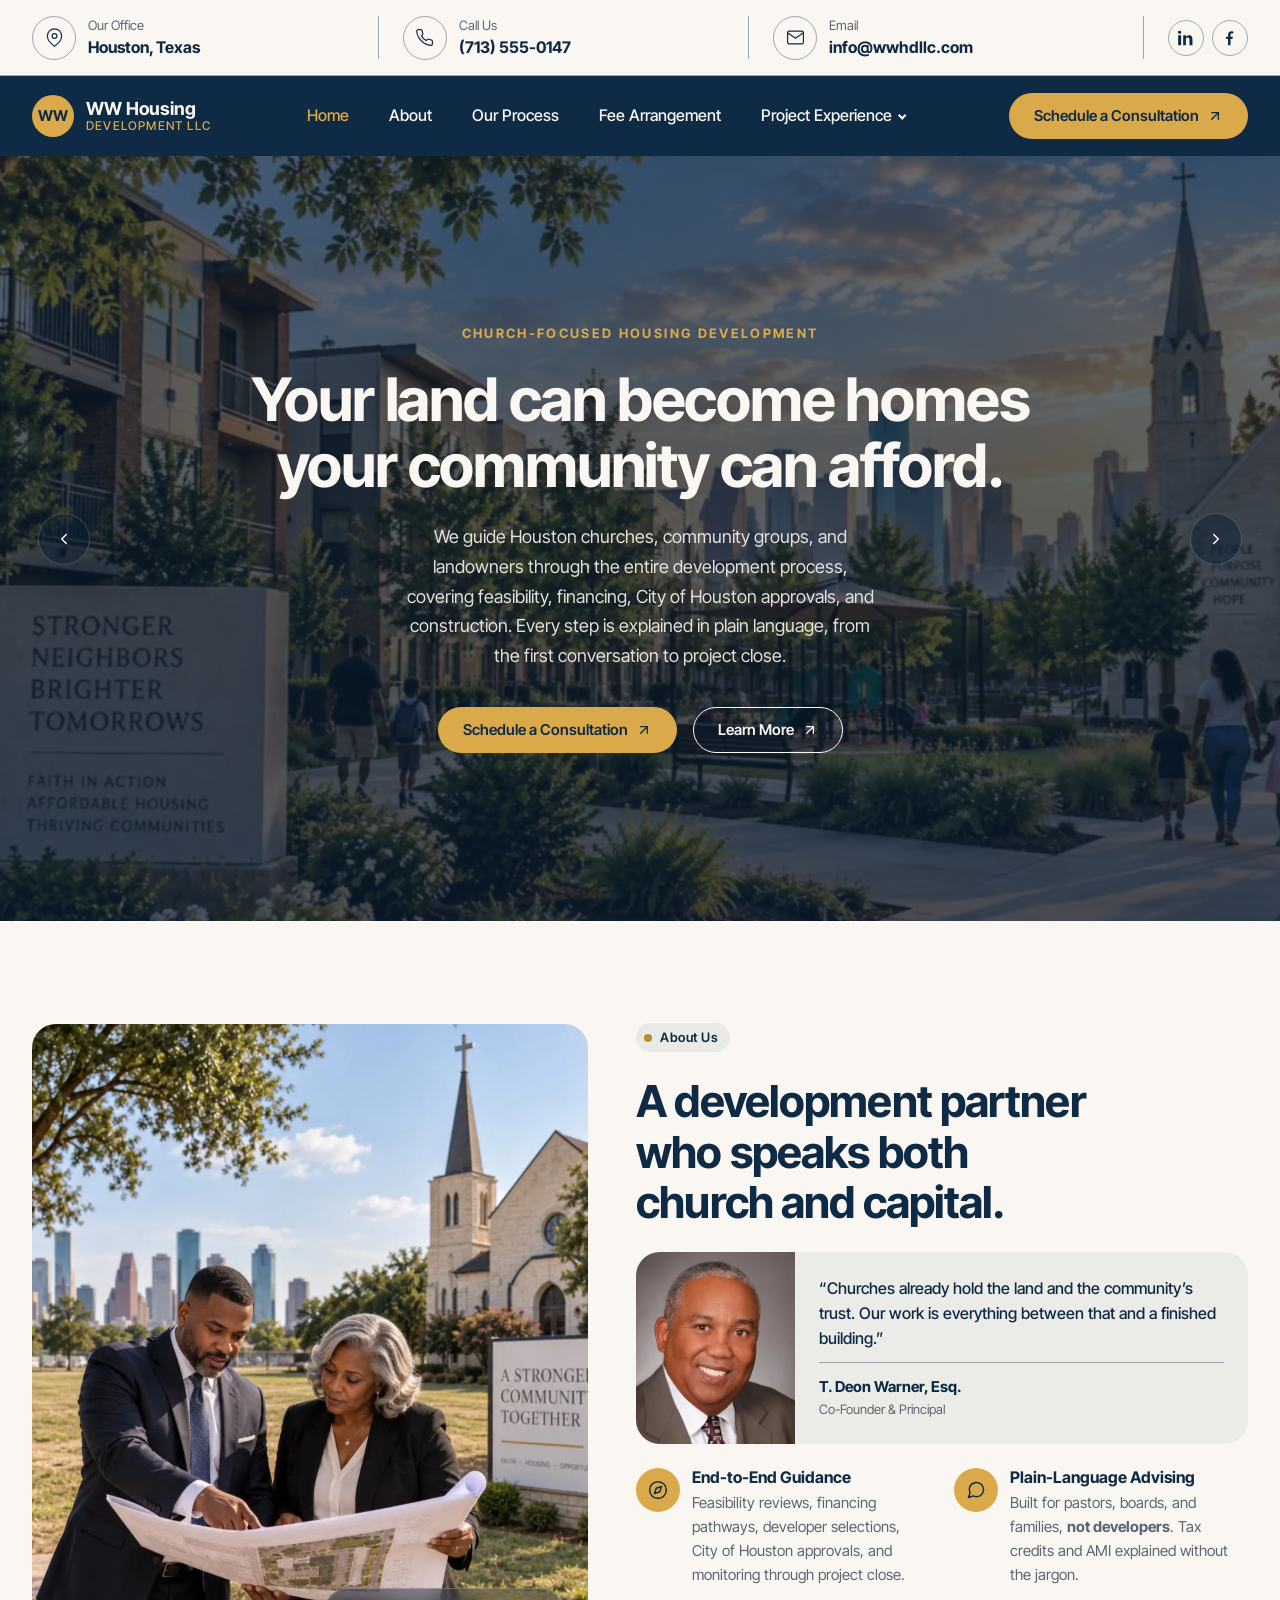
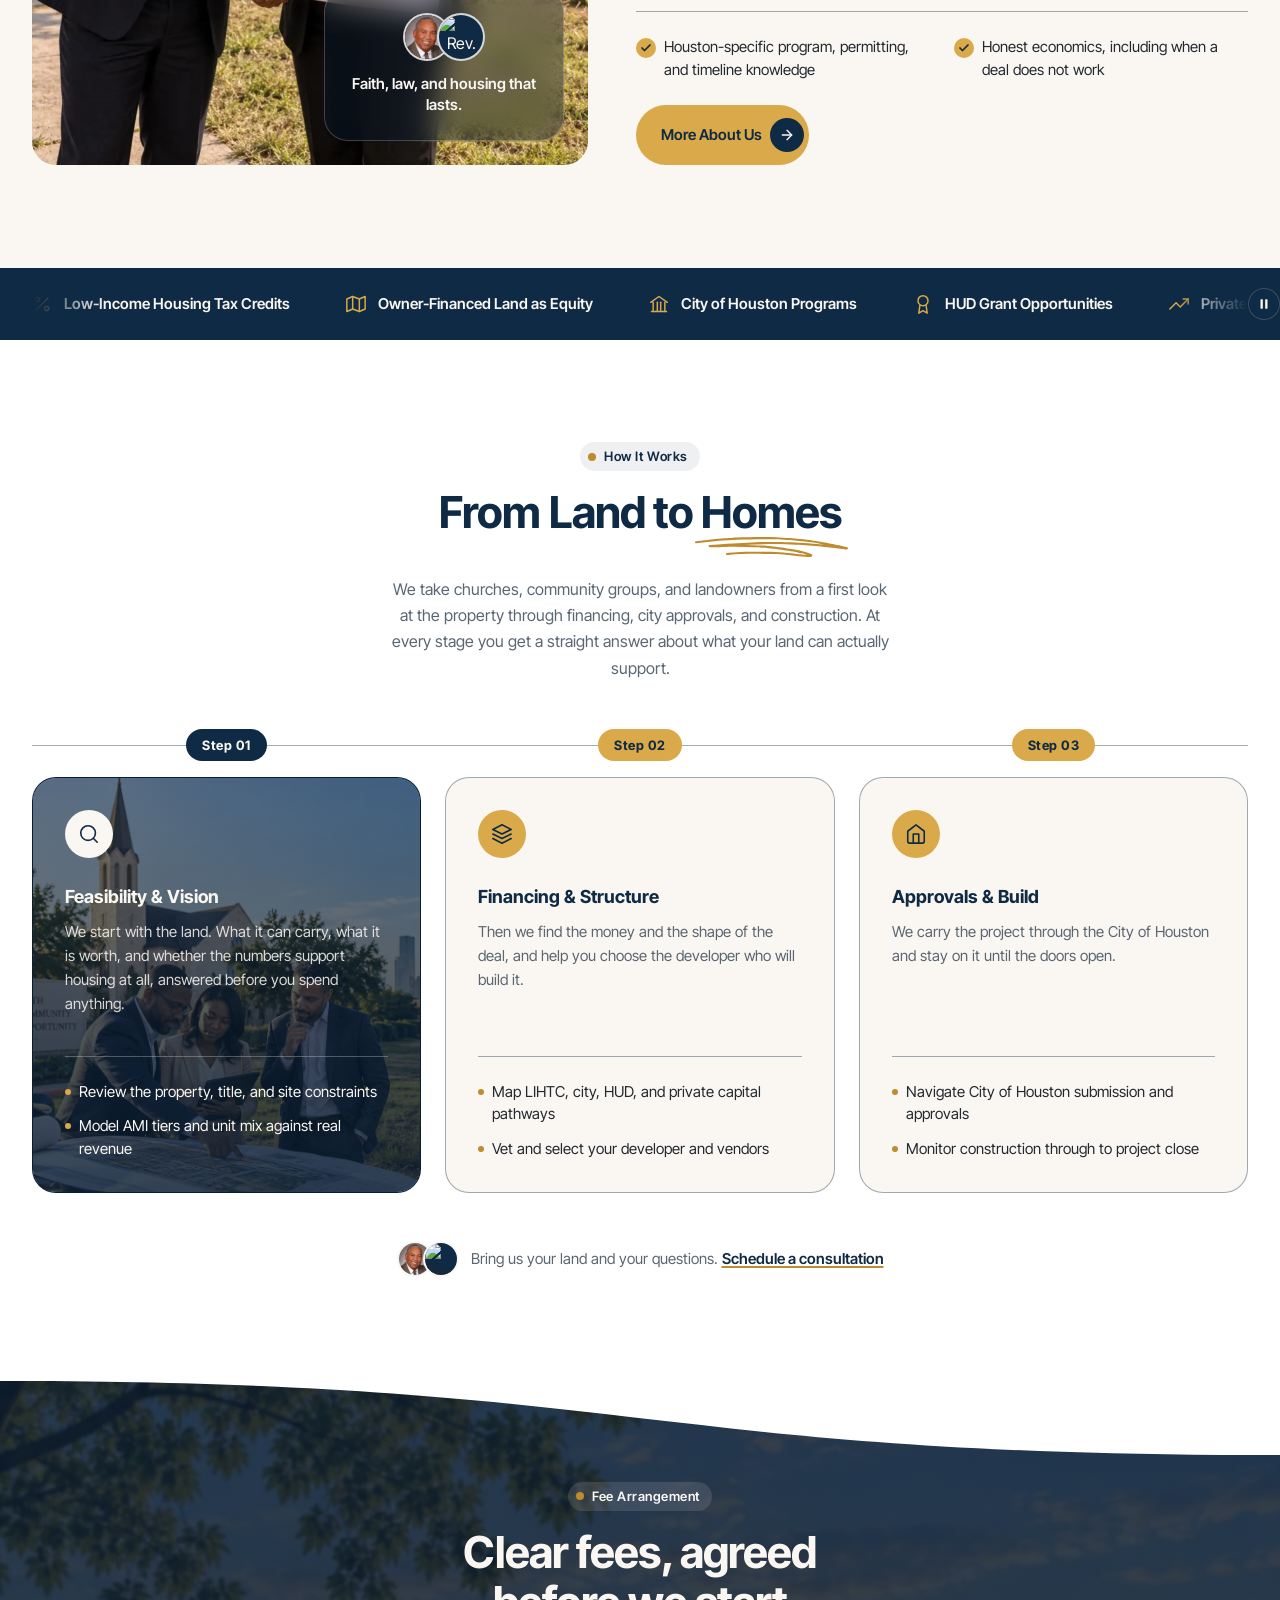
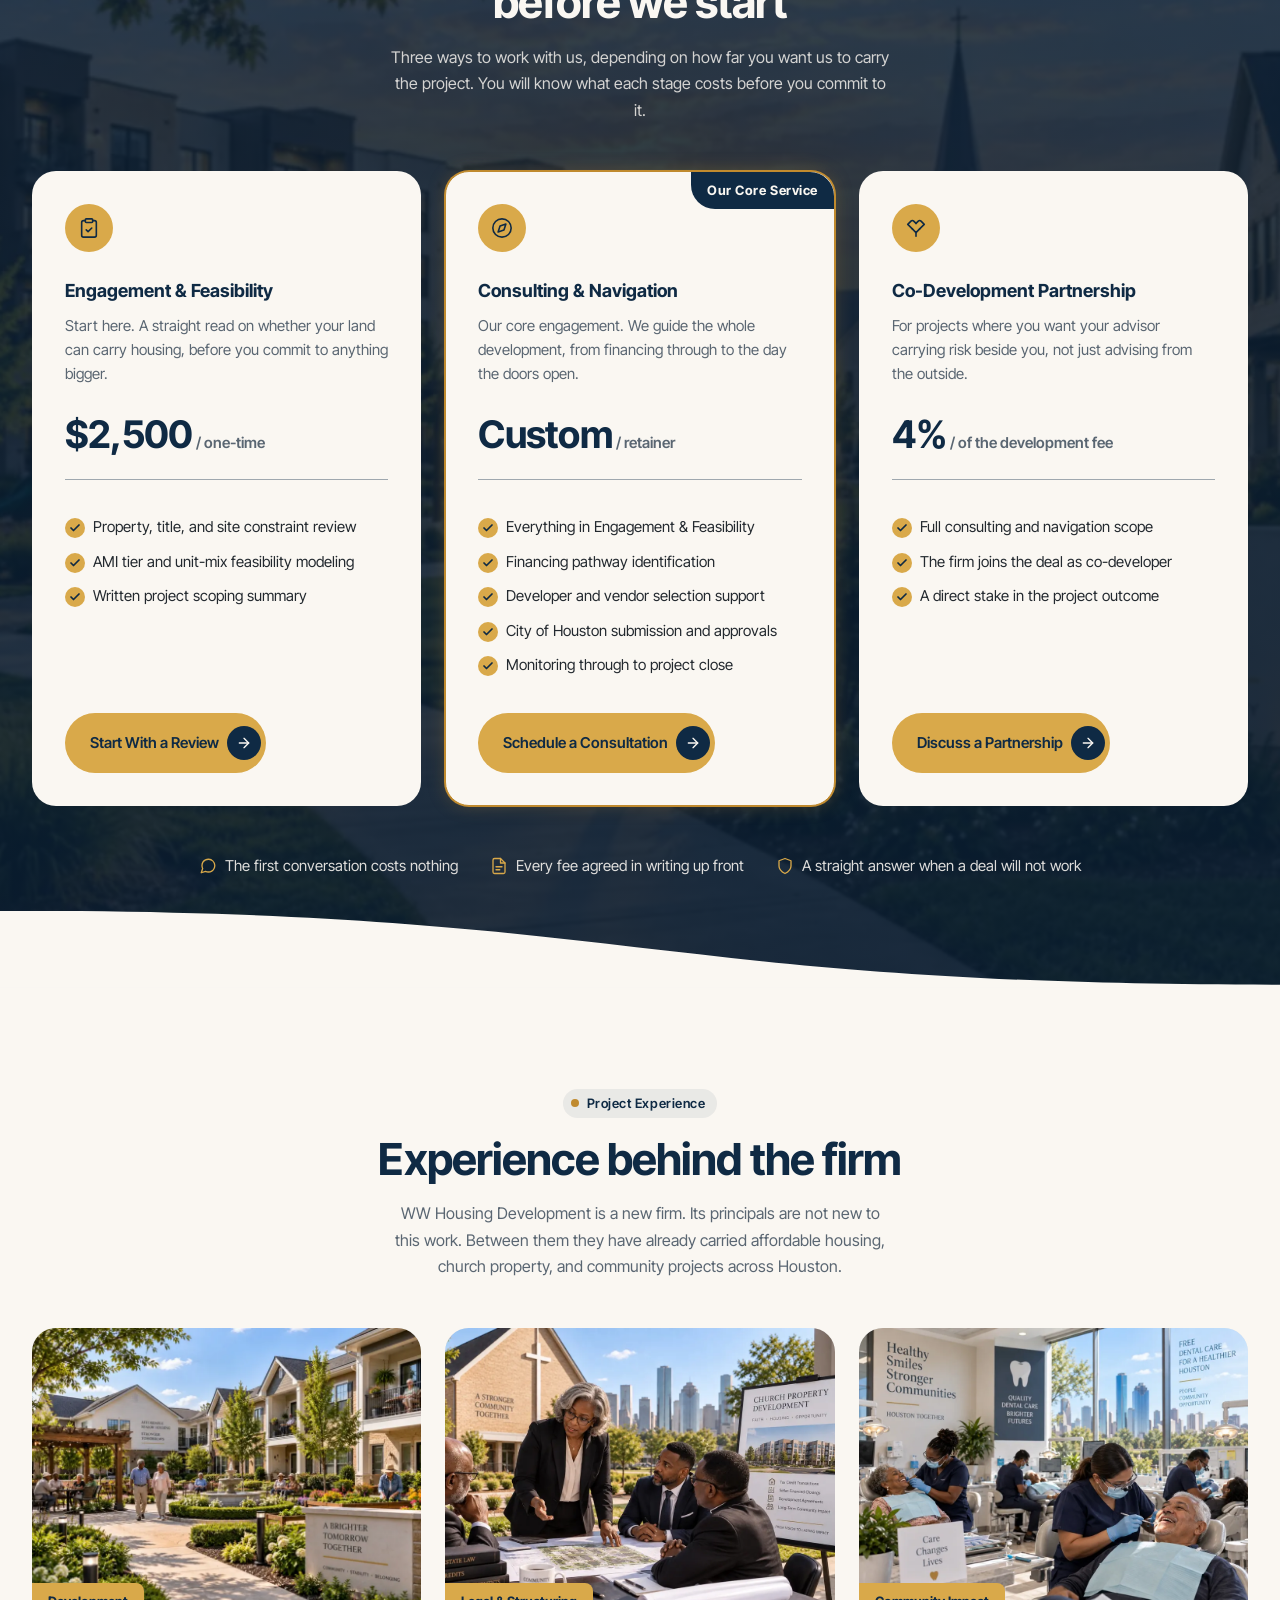
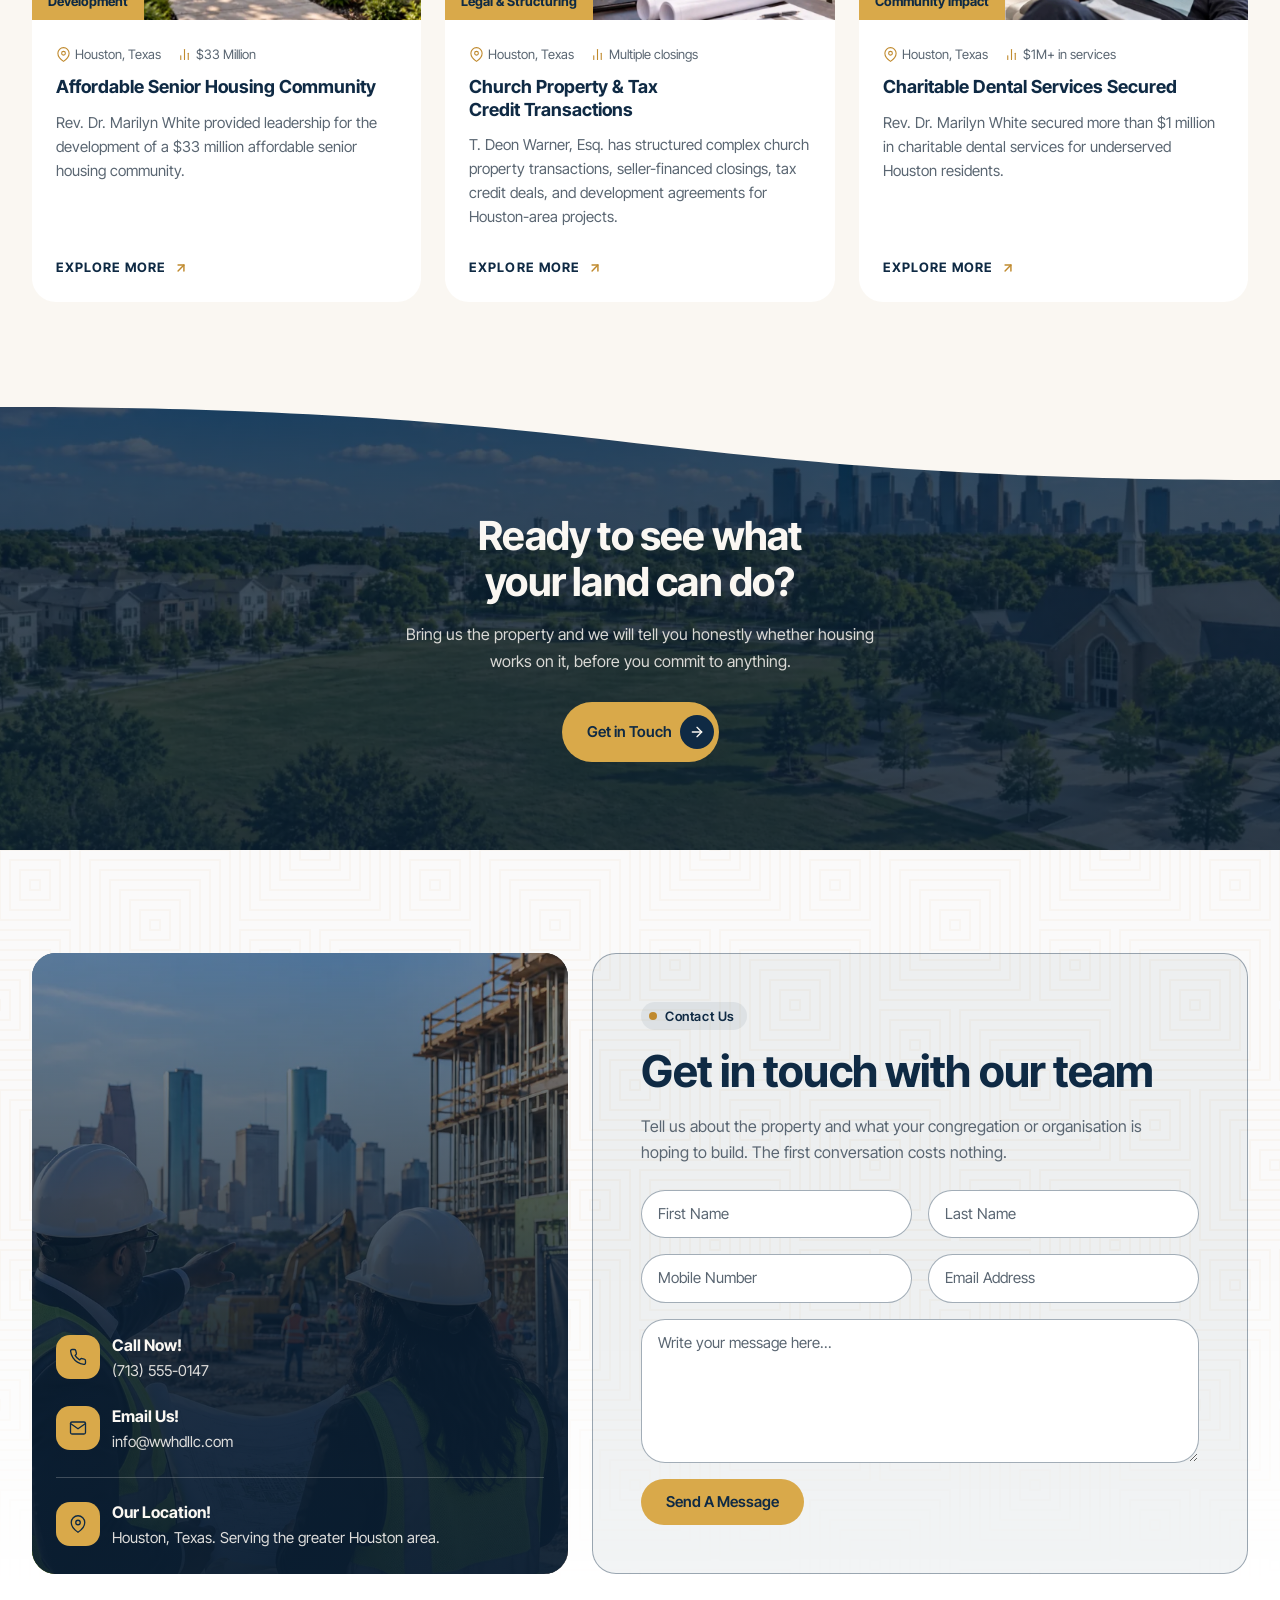
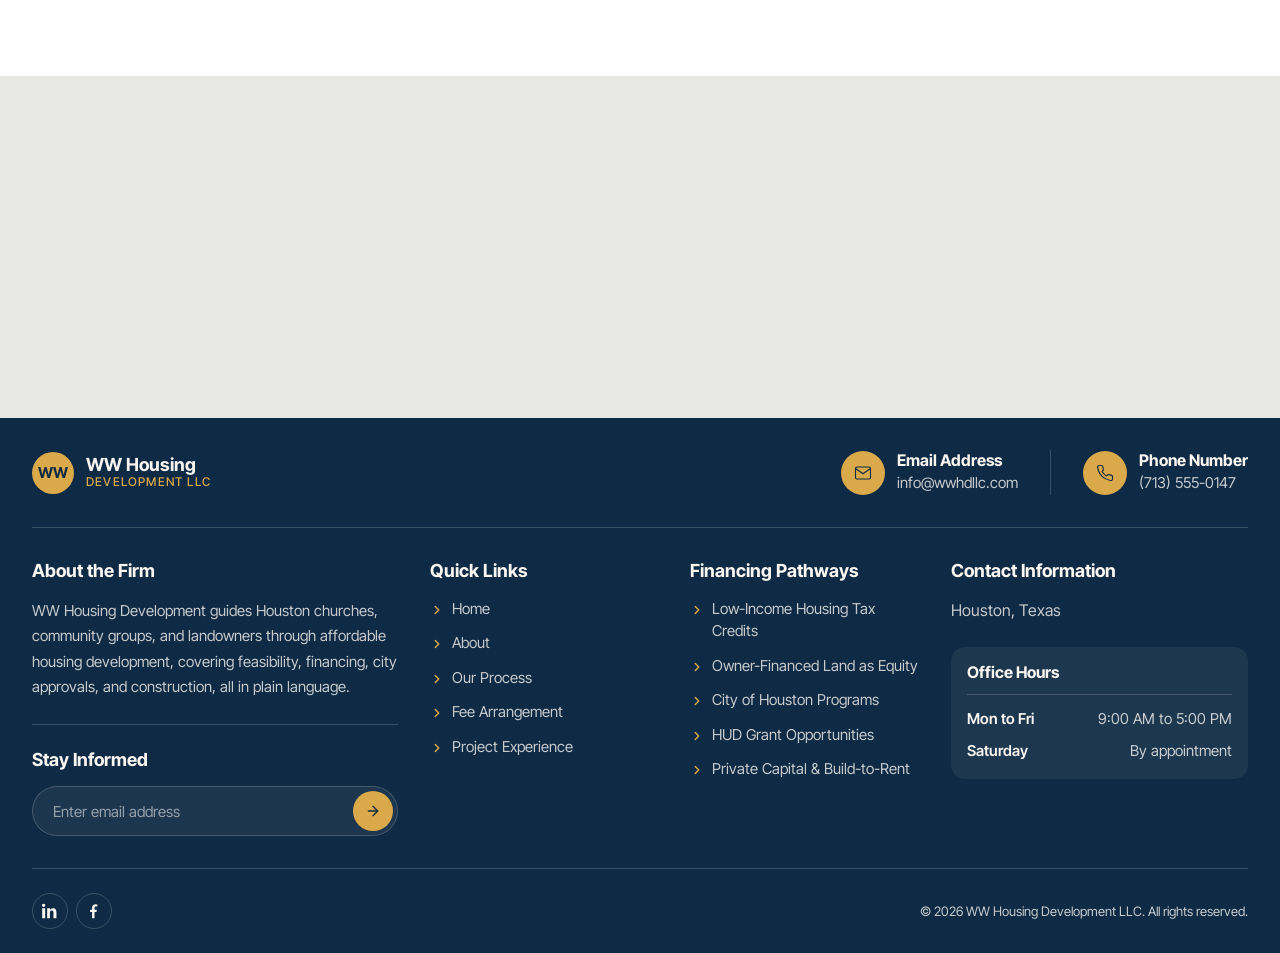
==== commit 0f2d7dd1: "update" ====
--- a/index.html
+++ b/index.html
@@ -311,7 +311,7 @@
           </button>
         </div>
       </section>
-      <section class="section about curve-out" aria-labelledby="about-title">
+      <section class="section about" aria-labelledby="about-title">
         <div class="container about__inner">
           <div class="about__visual">
             <!--
@@ -523,7 +523,7 @@
         </div>
       </section>
 
-      <section class="section process curve-in curve-out" aria-labelledby="process-heading">
+      <section class="section process curve-out" aria-labelledby="process-heading">
         <div class="container">
           <header class="section-header">
             <p class="section-badge">
@@ -1031,7 +1031,7 @@
         </div>
       </section>
 
-      <section class="section contact curve-in" id="contact" aria-labelledby="contact-heading">
+      <section class="section contact " id="contact" aria-labelledby="contact-heading">
         <div class="section-texture" aria-hidden="true"></div>
 
         <div class="container contact__grid">
--- a/css/global.css
+++ b/css/global.css
@@ -1986,15 +1986,15 @@
    shape plus a breath. Both are always preceded by a solid section, so
    neither is conditional.
 
-   Nothing curves into a hero, and nothing curves over the map: a curve across
-   the top of a hero photograph reads as a mistake rather than a join, and one
-   over the map would sit on the embed's own controls. */
-.curve-out + .marquee,
+   Three bands take no curve at all. A hero gets none because a curve across
+   the top of a photograph reads as a mistake rather than a join; the map gets
+   none because it would sit on the embed's own controls; and the marquee gets
+   none because the band is barely deeper than the curve itself, so the shape
+   lands across the scrolling row however much padding it is given. */
 .curve-out + .cta {
   padding-top: calc(var(--curve-height) + var(--space-xl));
 }
 
-.marquee,
 .pricing {
   padding-bottom: calc(var(--curve-height) + var(--space-xl));
 }
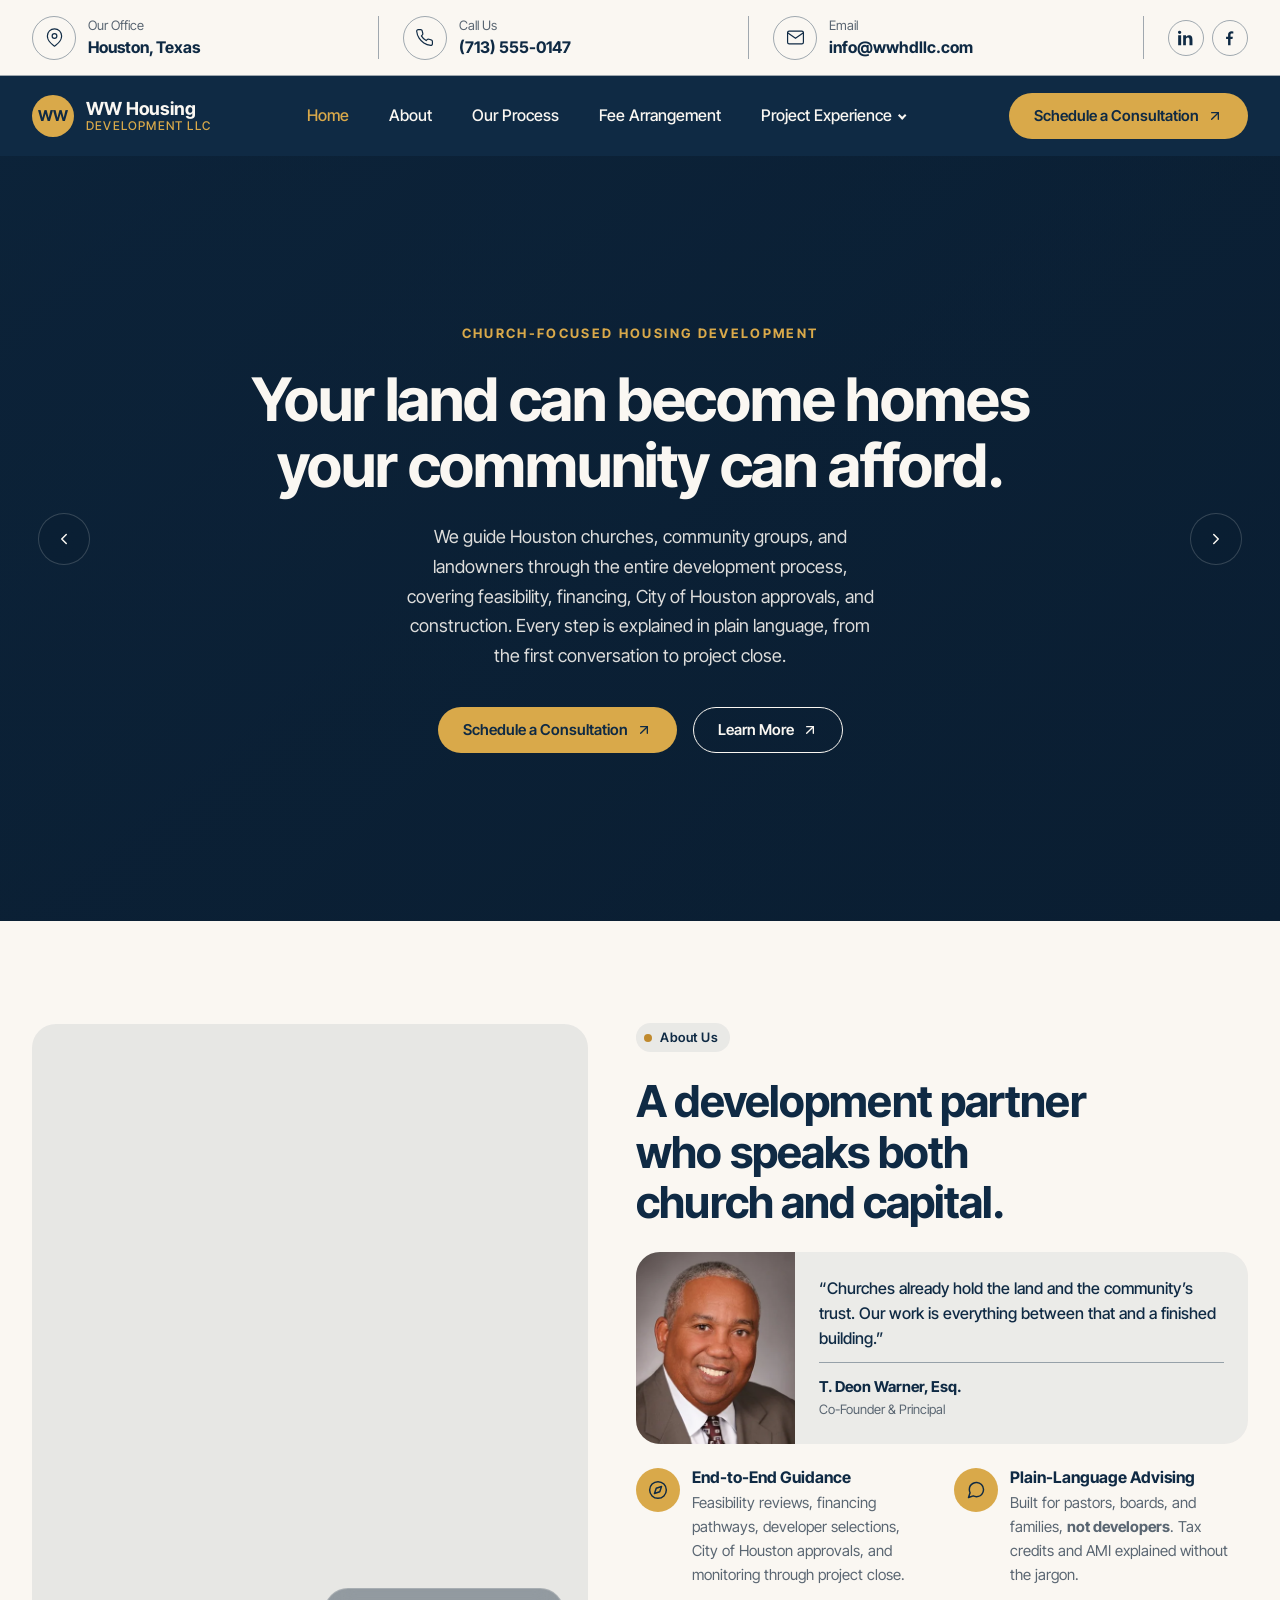
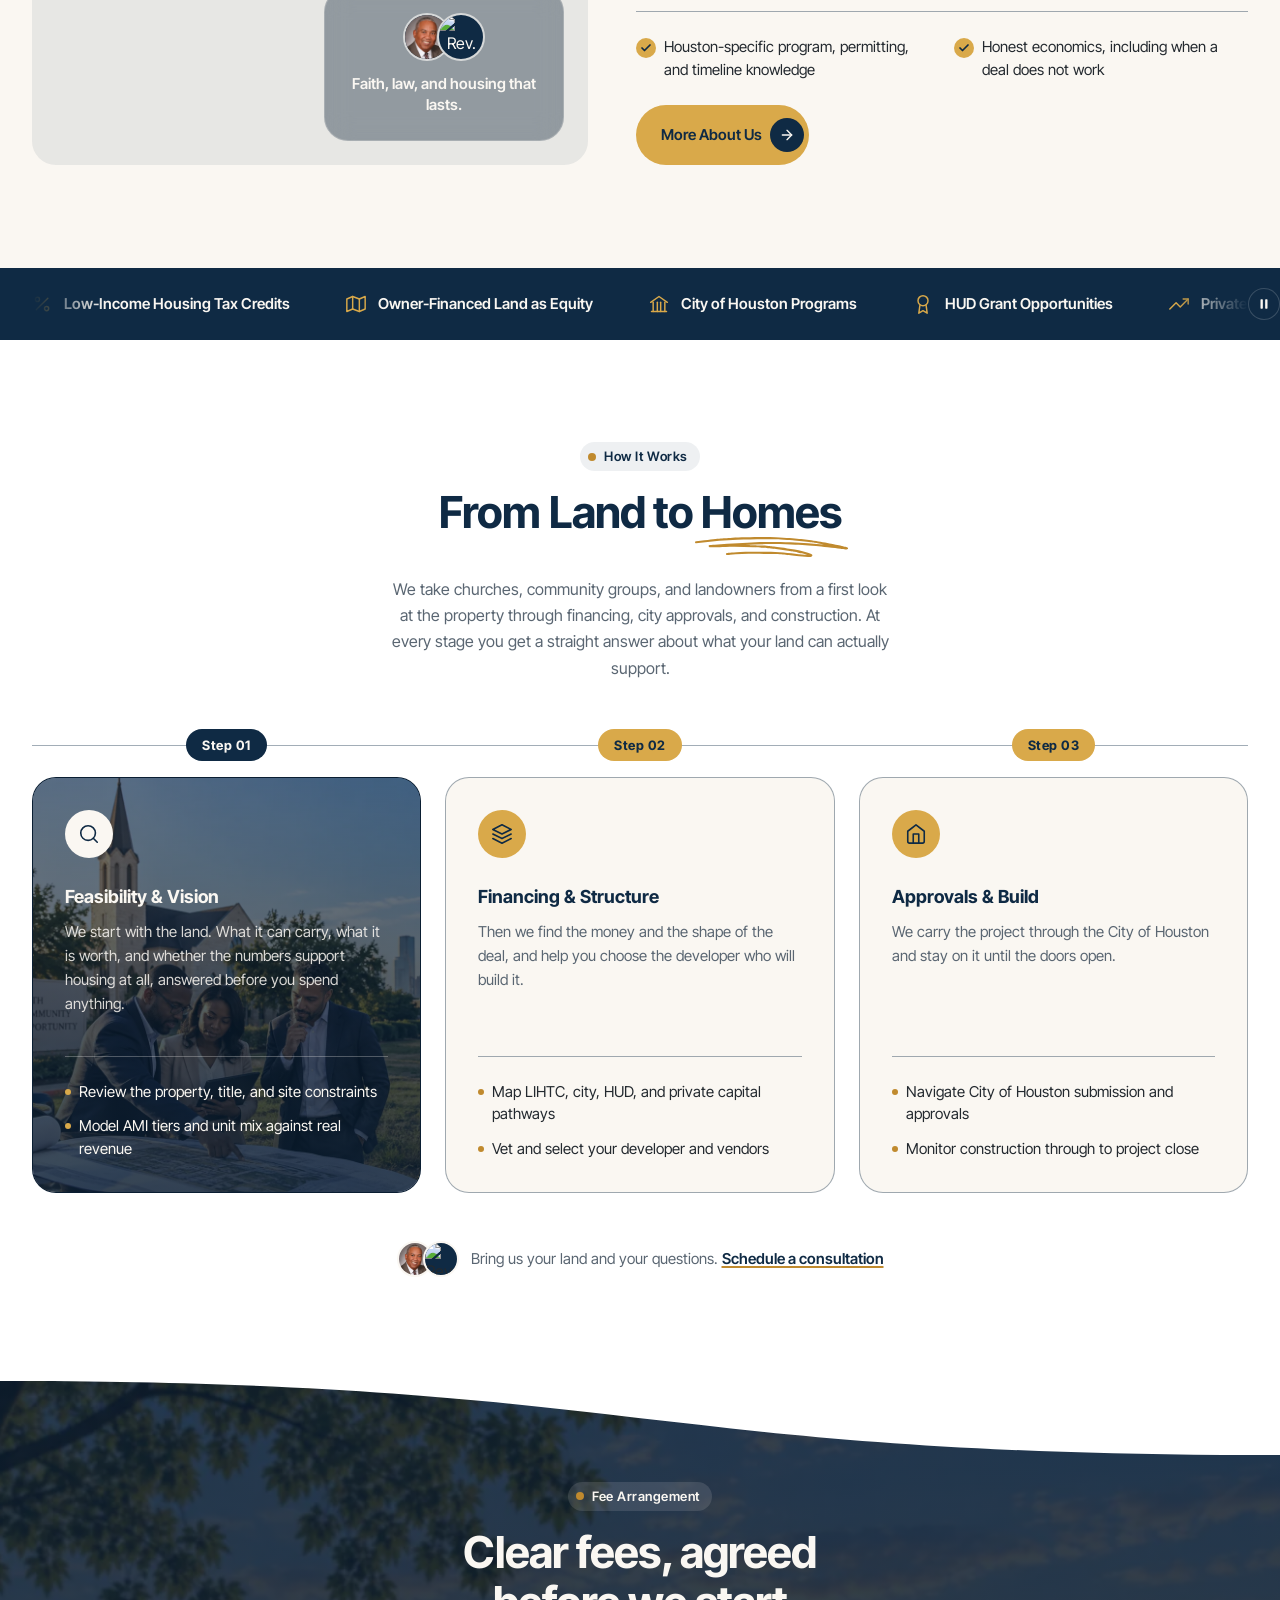
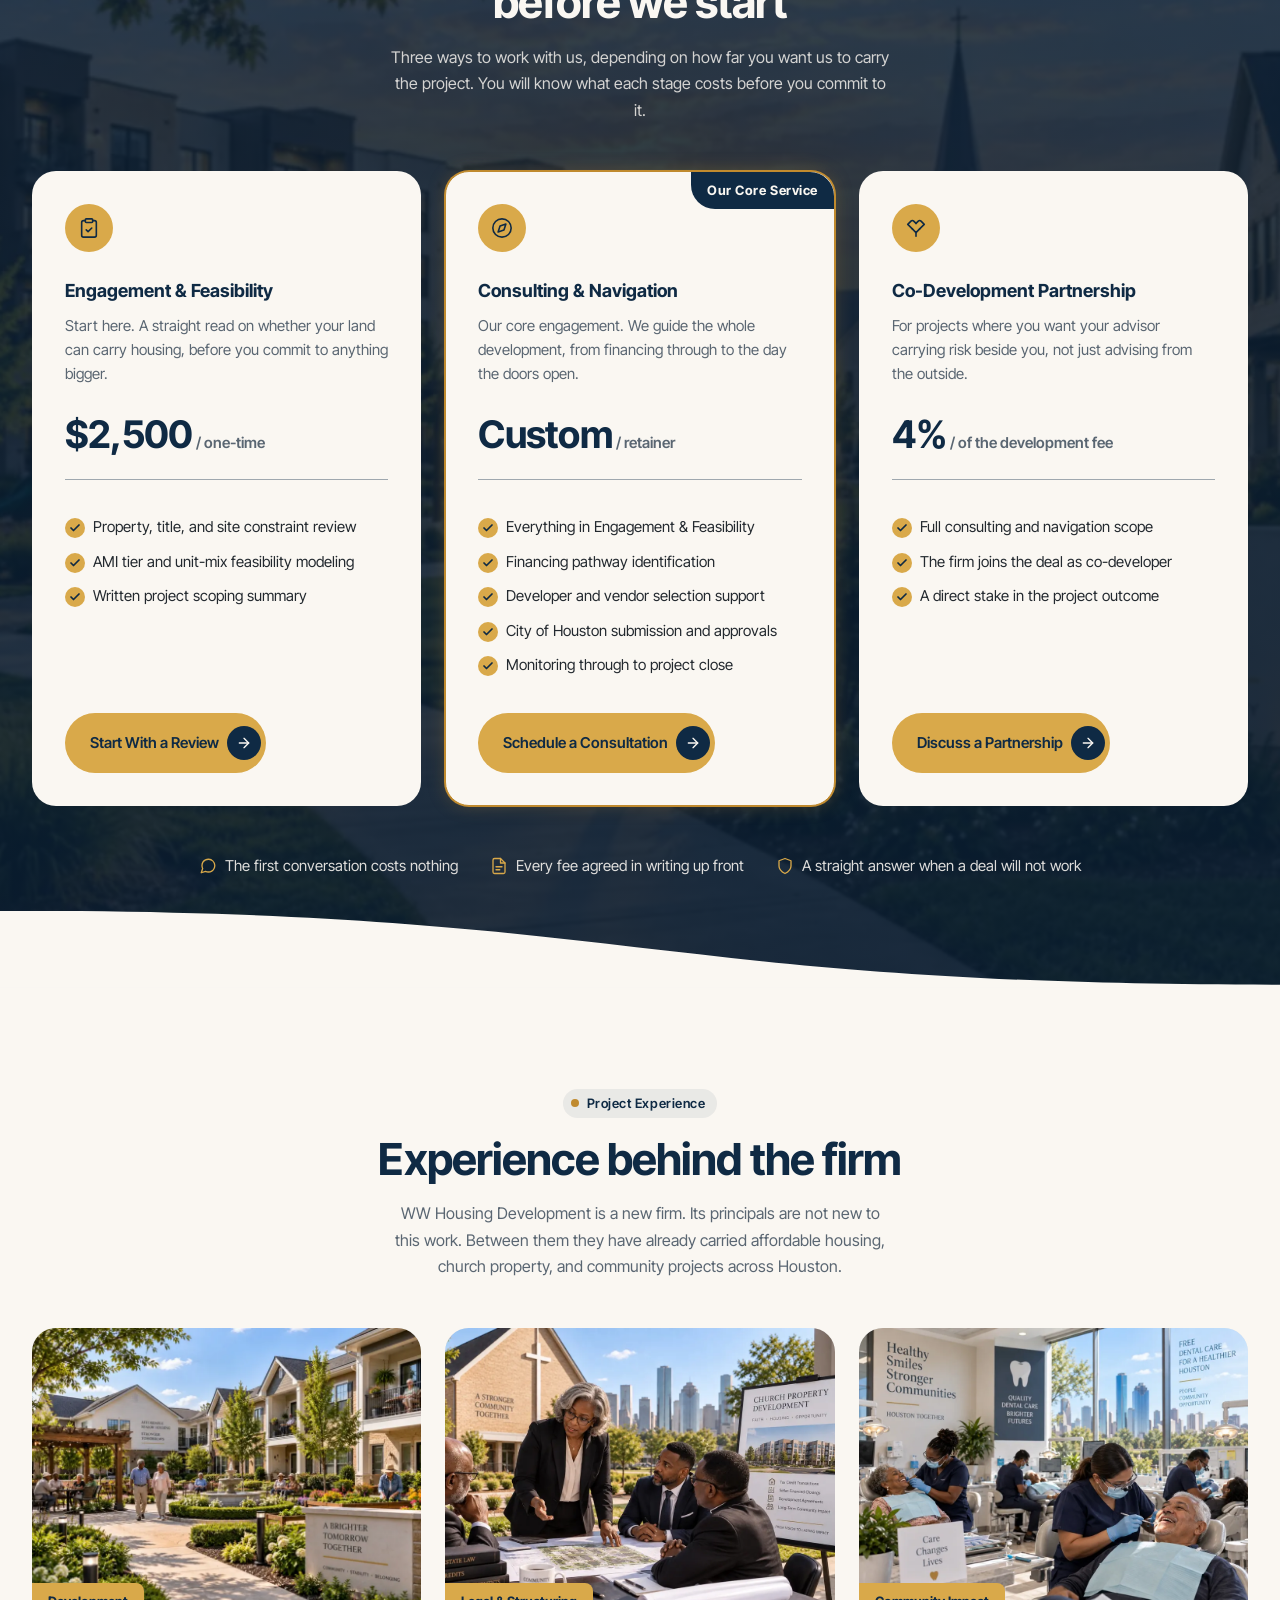
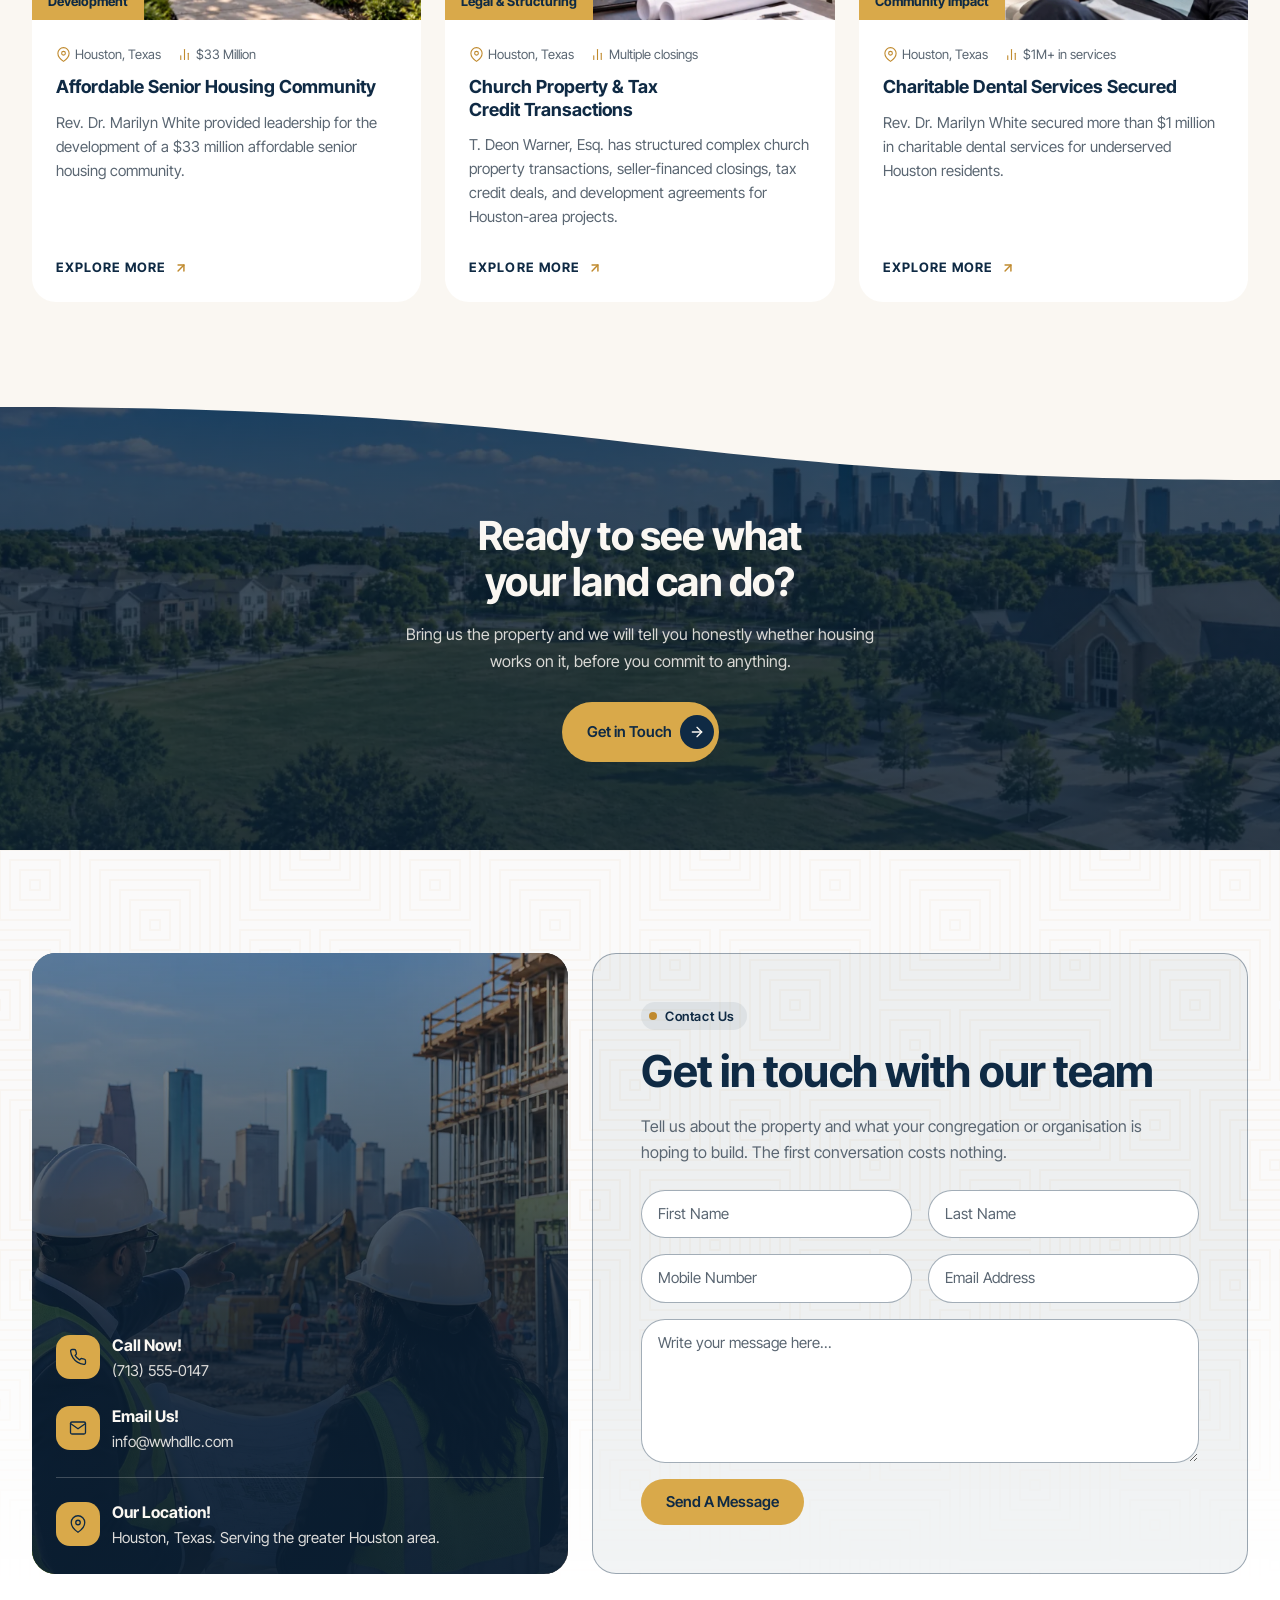
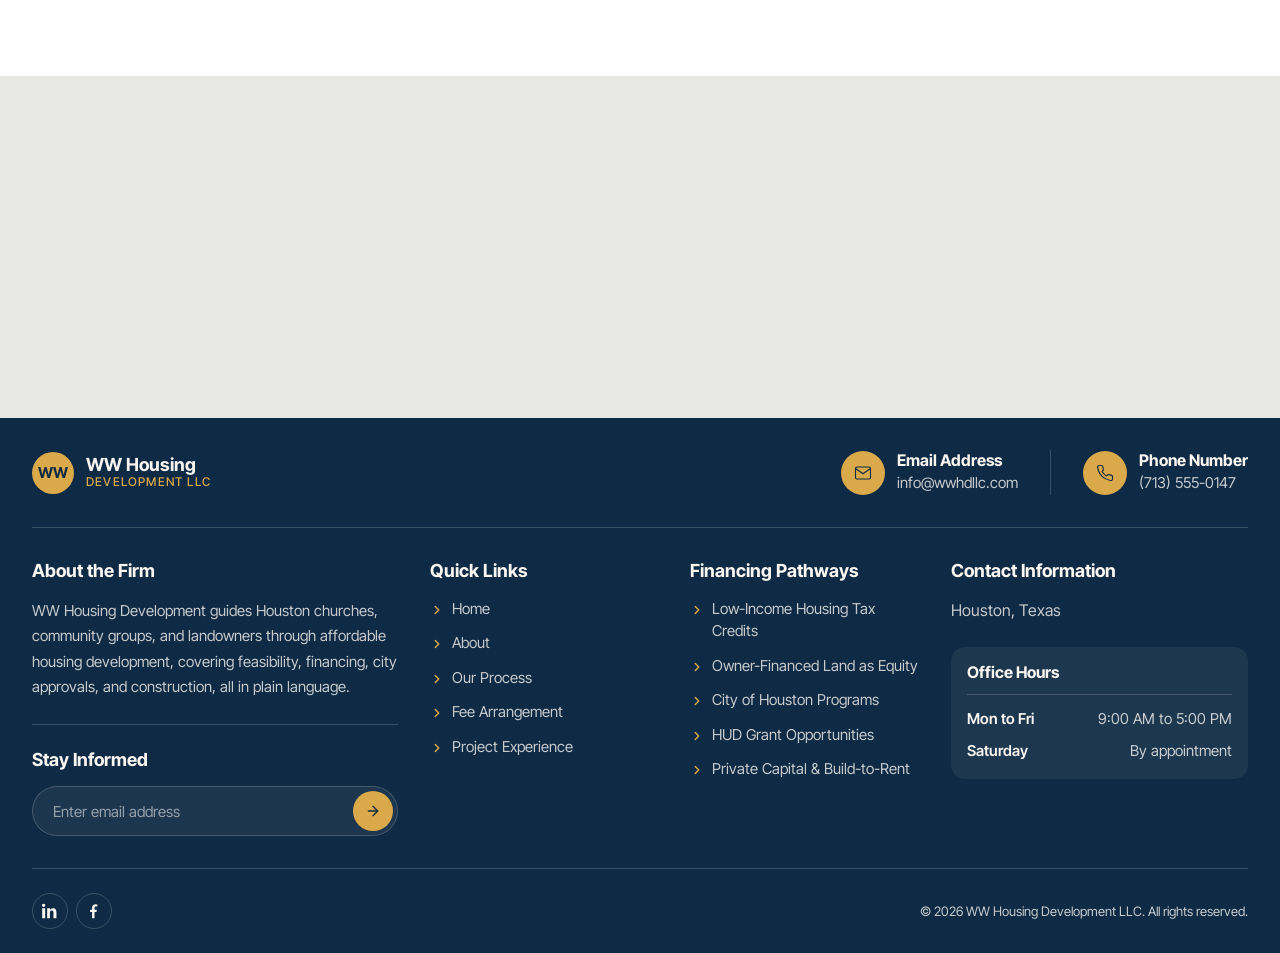
==== commit 00459e19: "Update" ====
--- a/index.html
+++ b/index.html
@@ -168,11 +168,13 @@
                   Every entry points at the same page on purpose: there is one
                   worked example of a project detail page, not three.
                 -->
-                <ul class="primary-nav__submenu" id="nav-projects">
-                  <li><a href="html/project-detail.html">Affordable Senior Housing Community</a></li>
-                  <li><a href="html/project-detail.html">Church Property &amp; Tax Credit Transactions</a></li>
-                  <li><a href="html/project-detail.html">Charitable Dental Services Secured</a></li>
-                </ul>
+                <div class="primary-nav__drawer" id="nav-projects">
+                  <ul class="primary-nav__submenu">
+                    <li><a href="html/project-detail.html">Affordable Senior Housing Community</a></li>
+                    <li><a href="html/project-detail.html">Church Property &amp; Tax Credit Transactions</a></li>
+                    <li><a href="html/project-detail.html">Charitable Dental Services Secured</a></li>
+                  </ul>
+                </div>
               </li>
             </ul>
 
@@ -1097,7 +1099,16 @@
               NO FORM HANDLER YET. action="#" discards the submission. Point this
               at a real endpoint before launch or the form silently loses enquiries.
             -->
-            <form class="form contact__form" action="#" method="post">
+            <!--
+              TO WIRE: replace YOUR_FORM_ID with the Formspree form id from the
+              firm's account. Until then the form posts nowhere. The honeypot
+              below is Formspree's: real people never see it, bots fill it in,
+              and those submissions are dropped.
+            -->
+            <form class="form contact__form" action="https://formspree.io/f/YOUR_FORM_ID" method="post">
+              <input type="hidden" name="_subject" value="Enquiry from wwhdllc.com" />
+              <input class="visually-hidden" type="text" name="_gotcha" tabindex="-1" autocomplete="off" aria-hidden="true" />
+
               <div class="field">
                 <label class="field__label visually-hidden" for="contact-first">First name</label>
                 <input id="contact-first" name="first-name" type="text" autocomplete="given-name" placeholder="First Name" required />
@@ -1193,6 +1204,12 @@
             <div class="site-footer__newsletter">
               <h3 class="site-footer__heading">Stay Informed</h3>
               <!-- NO HANDLER YET — see the note on the contact form above. -->
+              <!--
+                STILL UNWIRED. A newsletter signup belongs with a mailing
+                list provider (Mailchimp, Buttondown, ConvertKit), not with
+                Formspree — the provider handles consent, unsubscribes and
+                the sending. Point action= at their form endpoint.
+              -->
               <form class="newsletter" action="#" method="post">
                 <label class="visually-hidden" for="newsletter-email">Email address</label>
                 <input id="newsletter-email" name="email" type="email" autocomplete="email" placeholder="Enter email address" required />
--- a/css/global.css
+++ b/css/global.css
@@ -1063,18 +1063,24 @@
 }
 
 /* Opens by growing a grid row from nothing, so the panel never has to guess a
-   height the project names might outgrow */
-.primary-nav__submenu {
+   height the project names might outgrow.
+
+   The row grows on the wrapper, not on the list: the trick needs exactly one
+   grid child, and three list items would take an explicit row each and stack
+   on top of one another. The wrapper holds the single row; the list inside it
+   does the clipping. */
+.primary-nav__drawer {
   display: grid;
   grid-template-rows: 0fr;
   transition: grid-template-rows var(--t-panel) var(--ease-out);
 }
 
-.primary-nav__item--menu.is-open .primary-nav__submenu {
+.primary-nav__item--menu.is-open .primary-nav__drawer {
   grid-template-rows: 1fr;
 }
 
-.primary-nav__submenu > li {
+.primary-nav__submenu {
+  overflow: hidden;
   min-height: 0;
 }
 
@@ -1084,11 +1090,6 @@
 
 .primary-nav__submenu > li:last-child {
   padding-bottom: var(--space-xs);
-}
-
-/* The whole list is one grid row, so the clipping happens here */
-.primary-nav__submenu {
-  overflow: hidden;
 }
 
 .primary-nav__submenu a {
@@ -1322,7 +1323,7 @@
 
   /* visibility rather than display, so the links leave the tab order while the
      list is shut but come back the moment the parent link takes focus */
-  .primary-nav__submenu {
+  .primary-nav__drawer {
     position: absolute;
     top: 100%;
     left: 50%;
@@ -1343,17 +1344,21 @@
       visibility 0s linear var(--t-base);
   }
 
+  .primary-nav__submenu {
+    overflow: visible;
+  }
+
   /* Bridges the gap between the row and the panel, so the cursor can travel
      down to the list without passing over dead space and closing it */
-  .primary-nav__submenu::before {
+  .primary-nav__drawer::before {
     content: "";
     position: absolute;
     inset: auto 0 100% 0;
     height: var(--space-sm);
   }
 
-  .primary-nav__item--menu:hover .primary-nav__submenu,
-  .primary-nav__item--menu:focus-within .primary-nav__submenu {
+  .primary-nav__item--menu:hover .primary-nav__drawer,
+  .primary-nav__item--menu:focus-within .primary-nav__drawer {
     visibility: visible;
     opacity: 1;
     transform: translate(-50%, var(--space-xs));
@@ -1801,6 +1806,293 @@
   .plan {
     max-width: none;
     margin-inline: 0;
+    padding: var(--space-xl);
+  }
+}
+
+
+/* ==========================================================================
+   Step cards
+
+   Shared: the home page's "From Land to Homes" and the /start/ landing page.
+   Three cards on a rail, each under a numbered pill. The active card reveals
+   its photograph and darkens, and its pill inverts.
+
+   Active state is a single class, .is-active. The home page moves it with
+   js/script.js — hover on pointer devices, scroll position on touch. The
+   landing page carries no JavaScript, so there it simply rests on the first
+   card, which is the correct rest state everywhere anyway.
+   ========================================================================== */
+.process {
+  /* White, so its curves come from the white copy of the artwork */
+  --curve-image: url("../images/svg-backgrounds/curve-divider-white.svg");
+  background-color: var(--clr-surface-alt);
+}
+
+/* Mobile first: this section is far taller than it is wide (three stacked
+   cards), so covering all of it scales the 1920x1080 artwork about 1.85x and
+   shows barely a tenth of its width — a few huge lines. Bounding the pattern
+   to a band at the top holds it near its drawn scale, and the mask dissolves
+   its lower edge into the ground. Grown at 48em, unbounded at 64em. */
+
+
+/* --------------------------------------------------------------------------
+   Step rail
+   -------------------------------------------------------------------------- */
+.process__list {
+  position: relative;
+  display: grid;
+  gap: var(--space-xl);
+}
+
+.process__item {
+  display: flex;
+  flex-direction: column;
+  align-items: center;
+  gap: var(--space-md);
+  /* Keeps stacked cards from stretching uncomfortably wide on tablets */
+  max-width: 34rem;
+  margin-inline: auto;
+  width: 100%;
+}
+
+.process__step {
+  position: relative;
+  z-index: 1;
+  display: inline-flex;
+  align-items: center;
+  height: 2rem;
+  margin: 0;
+  padding-inline: var(--space-md);
+  border-radius: var(--radius-pill);
+  background-color: var(--clr-accent-light);
+  color: var(--clr-primary);
+  font-size: var(--fs-200);
+  font-weight: var(--fw-bold);
+  letter-spacing: 0.04em;
+  transition: background-color var(--t-slow) var(--ease-out),
+    color var(--t-slow) var(--ease-out);
+}
+
+/* --------------------------------------------------------------------------
+   Card
+   -------------------------------------------------------------------------- */
+.process__card {
+  position: relative;
+  display: flex;
+  width: 100%;
+  min-height: 20rem;
+  overflow: hidden;
+  border-radius: var(--radius-lg);
+  /* Opaque, so the stripe pattern cannot bleed through behind card copy —
+     it reads as a clean panel floating on the pattern */
+  background-color: var(--clr-surface);
+  border: 1px solid var(--clr-line);
+  transition: background-color var(--t-slow) var(--ease-out),
+    border-color var(--t-slow) var(--ease-out);
+}
+
+/* Photograph, revealed on the active card */
+.process__media {
+  position: absolute;
+  inset: 0;
+  opacity: 0;
+  transition: opacity 520ms var(--ease-out);
+}
+
+.process__media img {
+  width: 100%;
+  height: 100%;
+  object-fit: cover;
+}
+
+/* Scrim, so copy stays legible over whatever photograph is dropped in */
+.process__media::after {
+  content: "";
+  position: absolute;
+  inset: 0;
+  background-image: linear-gradient(
+    to bottom,
+    rgba(10, 30, 50, 0.55) 0%,
+    rgba(10, 30, 50, 0.82) 100%
+  );
+}
+
+.process__body {
+  position: relative;
+  display: flex;
+  flex-direction: column;
+  gap: var(--space-sm);
+  width: 100%;
+  padding: var(--space-lg);
+}
+
+.process__icon {
+  display: inline-flex;
+  align-items: center;
+  justify-content: center;
+  width: 3rem;
+  height: 3rem;
+  flex: none;
+  margin-bottom: var(--space-md);
+  border-radius: 50%;
+  background-color: var(--clr-accent-light);
+  color: var(--clr-primary);
+  transition: background-color var(--t-slow) var(--ease-out);
+}
+
+.process__icon svg {
+  width: 1.375rem;
+  height: 1.375rem;
+}
+
+.process__card-title {
+  margin: 0;
+  font-size: var(--fs-500);
+  font-weight: var(--fw-bold);
+  transition: color var(--t-slow) var(--ease-out);
+}
+
+.process__card-text {
+  margin: 0;
+  color: var(--clr-muted);
+  font-size: var(--fs-300);
+  line-height: 1.6;
+  transition: color var(--t-slow) var(--ease-out);
+}
+
+/* Bullet list, pinned to the foot of the card */
+.process__points {
+  display: flex;
+  flex-direction: column;
+  gap: var(--space-sm);
+  margin-top: auto;
+  padding-top: var(--space-lg);
+  border-top: 1px solid var(--clr-line);
+  transition: border-color var(--t-slow) var(--ease-out);
+}
+
+.process__points li {
+  display: flex;
+  align-items: flex-start;
+  gap: var(--space-xs);
+  color: var(--clr-body);
+  font-size: var(--fs-300);
+  line-height: 1.5;
+  transition: color var(--t-slow) var(--ease-out);
+}
+
+.process__points li::before {
+  content: "";
+  width: 0.375rem;
+  height: 0.375rem;
+  flex: none;
+  margin-top: 0.5rem;
+  border-radius: 50%;
+  background-color: var(--clr-accent);
+}
+
+/* --------------------------------------------------------------------------
+   Active card
+   -------------------------------------------------------------------------- */
+.process__item.is-active .process__media {
+  opacity: 1;
+}
+
+.process__item.is-active .process__card {
+  background-color: var(--clr-primary-deep);
+  border-color: transparent;
+}
+
+.process__item.is-active .process__step {
+  background-color: var(--clr-primary);
+  color: var(--clr-surface);
+}
+
+.process__item.is-active .process__icon {
+  background-color: var(--clr-surface);
+}
+
+.process__item.is-active .process__card-title,
+.process__item.is-active .process__points li {
+  color: var(--clr-surface);
+}
+
+.process__item.is-active .process__card-text {
+  color: rgba(250, 247, 242, 0.85);
+}
+
+.process__item.is-active .process__points {
+  border-top-color: rgba(250, 247, 242, 0.28);
+}
+
+.process__item.is-active .process__points li::before {
+  background-color: var(--clr-accent-light);
+}
+
+/* --------------------------------------------------------------------------
+   Closing line
+   -------------------------------------------------------------------------- */
+.process__footnote {
+  display: flex;
+  flex-wrap: wrap;
+  align-items: center;
+  justify-content: center;
+  gap: var(--space-sm);
+  margin-top: var(--space-2xl);
+  text-align: center;
+}
+
+.process__footnote-text {
+  margin: 0;
+  color: var(--clr-muted);
+  font-size: var(--fs-300);
+}
+
+/* Navy label with a brass underline: brass alone is too light for body text */
+.process__footnote-text a {
+  color: var(--clr-primary);
+  font-weight: var(--fw-semibold);
+  text-decoration-color: var(--clr-accent);
+  text-decoration-thickness: 2px;
+  transition: text-decoration-thickness var(--t-base) var(--ease-out);
+}
+
+.process__footnote-text a:hover,
+.process__footnote-text a:focus-visible {
+  text-decoration-thickness: 3px;
+}
+
+/* ==========================================================================
+   Our Process — larger screens
+   ========================================================================== */
+@media (min-width: 64em) {
+  .process__list {
+    grid-template-columns: repeat(3, minmax(0, 1fr));
+    gap: var(--space-lg);
+  }
+
+  /* The rail the step pills sit on, centred on their 2rem height */
+  .process__list::before {
+    content: "";
+    position: absolute;
+    top: 1rem;
+    left: 0;
+    right: 0;
+    height: 1px;
+    background-color: var(--clr-line);
+  }
+
+  .process__item {
+    max-width: none;
+    margin-inline: 0;
+  }
+
+  .process__card {
+    min-height: 26rem;
+  }
+
+  .process__body {
     padding: var(--space-xl);
   }
 }
--- a/css/styles.css
+++ b/css/styles.css
@@ -374,288 +374,8 @@
   }
 }
 
-/* ==========================================================================
-   Our Process — three step cards. The active card reveals a photograph and
-   darkens; its step pill inverts.
-
-   Active state is a single class, .is-active, applied by js/script.js —
-   pointer devices set it on hover, touch devices set it from scroll position.
-   One mechanism means one set of rules here. Card one carries the class in
-   the markup, so the rest state (and the no-JS state) matches the design.
-   ========================================================================== */
-.process {
-  /* White, so its curves come from the white copy of the artwork */
-  --curve-image: url("../images/svg-backgrounds/curve-divider-white.svg");
-  background-color: var(--clr-surface-alt);
-}
-
-/* Mobile first: this section is far taller than it is wide (three stacked
-   cards), so covering all of it scales the 1920x1080 artwork about 1.85x and
-   shows barely a tenth of its width — a few huge lines. Bounding the pattern
-   to a band at the top holds it near its drawn scale, and the mask dissolves
-   its lower edge into the ground. Grown at 48em, unbounded at 64em. */
-
-
-/* --------------------------------------------------------------------------
-   Step rail
-   -------------------------------------------------------------------------- */
-.process__list {
-  position: relative;
-  display: grid;
-  gap: var(--space-xl);
-}
-
-.process__item {
-  display: flex;
-  flex-direction: column;
-  align-items: center;
-  gap: var(--space-md);
-  /* Keeps stacked cards from stretching uncomfortably wide on tablets */
-  max-width: 34rem;
-  margin-inline: auto;
-  width: 100%;
-}
-
-.process__step {
-  position: relative;
-  z-index: 1;
-  display: inline-flex;
-  align-items: center;
-  height: 2rem;
-  margin: 0;
-  padding-inline: var(--space-md);
-  border-radius: var(--radius-pill);
-  background-color: var(--clr-accent-light);
-  color: var(--clr-primary);
-  font-size: var(--fs-200);
-  font-weight: var(--fw-bold);
-  letter-spacing: 0.04em;
-  transition: background-color var(--t-slow) var(--ease-out),
-    color var(--t-slow) var(--ease-out);
-}
-
-/* --------------------------------------------------------------------------
-   Card
-   -------------------------------------------------------------------------- */
-.process__card {
-  position: relative;
-  display: flex;
-  width: 100%;
-  min-height: 20rem;
-  overflow: hidden;
-  border-radius: var(--radius-lg);
-  /* Opaque, so the stripe pattern cannot bleed through behind card copy —
-     it reads as a clean panel floating on the pattern */
-  background-color: var(--clr-surface);
-  border: 1px solid var(--clr-line);
-  transition: background-color var(--t-slow) var(--ease-out),
-    border-color var(--t-slow) var(--ease-out);
-}
-
-/* Photograph, revealed on the active card */
-.process__media {
-  position: absolute;
-  inset: 0;
-  opacity: 0;
-  transition: opacity 520ms var(--ease-out);
-}
-
-.process__media img {
-  width: 100%;
-  height: 100%;
-  object-fit: cover;
-}
-
-/* Scrim, so copy stays legible over whatever photograph is dropped in */
-.process__media::after {
-  content: "";
-  position: absolute;
-  inset: 0;
-  background-image: linear-gradient(
-    to bottom,
-    rgba(10, 30, 50, 0.55) 0%,
-    rgba(10, 30, 50, 0.82) 100%
-  );
-}
-
-.process__body {
-  position: relative;
-  display: flex;
-  flex-direction: column;
-  gap: var(--space-sm);
-  width: 100%;
-  padding: var(--space-lg);
-}
-
-.process__icon {
-  display: inline-flex;
-  align-items: center;
-  justify-content: center;
-  width: 3rem;
-  height: 3rem;
-  flex: none;
-  margin-bottom: var(--space-md);
-  border-radius: 50%;
-  background-color: var(--clr-accent-light);
-  color: var(--clr-primary);
-  transition: background-color var(--t-slow) var(--ease-out);
-}
-
-.process__icon svg {
-  width: 1.375rem;
-  height: 1.375rem;
-}
-
-.process__card-title {
-  margin: 0;
-  font-size: var(--fs-500);
-  font-weight: var(--fw-bold);
-  transition: color var(--t-slow) var(--ease-out);
-}
-
-.process__card-text {
-  margin: 0;
-  color: var(--clr-muted);
-  font-size: var(--fs-300);
-  line-height: 1.6;
-  transition: color var(--t-slow) var(--ease-out);
-}
-
-/* Bullet list, pinned to the foot of the card */
-.process__points {
-  display: flex;
-  flex-direction: column;
-  gap: var(--space-sm);
-  margin-top: auto;
-  padding-top: var(--space-lg);
-  border-top: 1px solid var(--clr-line);
-  transition: border-color var(--t-slow) var(--ease-out);
-}
-
-.process__points li {
-  display: flex;
-  align-items: flex-start;
-  gap: var(--space-xs);
-  color: var(--clr-body);
-  font-size: var(--fs-300);
-  line-height: 1.5;
-  transition: color var(--t-slow) var(--ease-out);
-}
-
-.process__points li::before {
-  content: "";
-  width: 0.375rem;
-  height: 0.375rem;
-  flex: none;
-  margin-top: 0.5rem;
-  border-radius: 50%;
-  background-color: var(--clr-accent);
-}
-
-/* --------------------------------------------------------------------------
-   Active card
-   -------------------------------------------------------------------------- */
-.process__item.is-active .process__media {
-  opacity: 1;
-}
-
-.process__item.is-active .process__card {
-  background-color: var(--clr-primary-deep);
-  border-color: transparent;
-}
-
-.process__item.is-active .process__step {
-  background-color: var(--clr-primary);
-  color: var(--clr-surface);
-}
-
-.process__item.is-active .process__icon {
-  background-color: var(--clr-surface);
-}
-
-.process__item.is-active .process__card-title,
-.process__item.is-active .process__points li {
-  color: var(--clr-surface);
-}
-
-.process__item.is-active .process__card-text {
-  color: rgba(250, 247, 242, 0.85);
-}
-
-.process__item.is-active .process__points {
-  border-top-color: rgba(250, 247, 242, 0.28);
-}
-
-.process__item.is-active .process__points li::before {
-  background-color: var(--clr-accent-light);
-}
-
-/* --------------------------------------------------------------------------
-   Closing line
-   -------------------------------------------------------------------------- */
-.process__footnote {
-  display: flex;
-  flex-wrap: wrap;
-  align-items: center;
-  justify-content: center;
-  gap: var(--space-sm);
-  margin-top: var(--space-2xl);
-  text-align: center;
-}
-
-.process__footnote-text {
-  margin: 0;
-  color: var(--clr-muted);
-  font-size: var(--fs-300);
-}
-
-/* Navy label with a brass underline: brass alone is too light for body text */
-.process__footnote-text a {
-  color: var(--clr-primary);
-  font-weight: var(--fw-semibold);
-  text-decoration-color: var(--clr-accent);
-  text-decoration-thickness: 2px;
-  transition: text-decoration-thickness var(--t-base) var(--ease-out);
-}
-
-.process__footnote-text a:hover,
-.process__footnote-text a:focus-visible {
-  text-decoration-thickness: 3px;
-}
-
-/* ==========================================================================
-   Our Process — larger screens
-   ========================================================================== */
-@media (min-width: 64em) {
-  .process__list {
-    grid-template-columns: repeat(3, minmax(0, 1fr));
-    gap: var(--space-lg);
-  }
-
-  /* The rail the step pills sit on, centred on their 2rem height */
-  .process__list::before {
-    content: "";
-    position: absolute;
-    top: 1rem;
-    left: 0;
-    right: 0;
-    height: 1px;
-    background-color: var(--clr-line);
-  }
-
-  .process__item {
-    max-width: none;
-    margin-inline: 0;
-  }
-
-  .process__card {
-    min-height: 26rem;
-  }
-
-  .process__body {
-    padding: var(--space-xl);
-  }
-}
+/* The "Our Process" step cards (.process and below) moved to global.css when
+   the /start/ landing page started using them too. */
 
 /* The Fee Arrangement / pricing block moved to global.css when the Fee
    Arrangement page started using it too — shared components live there
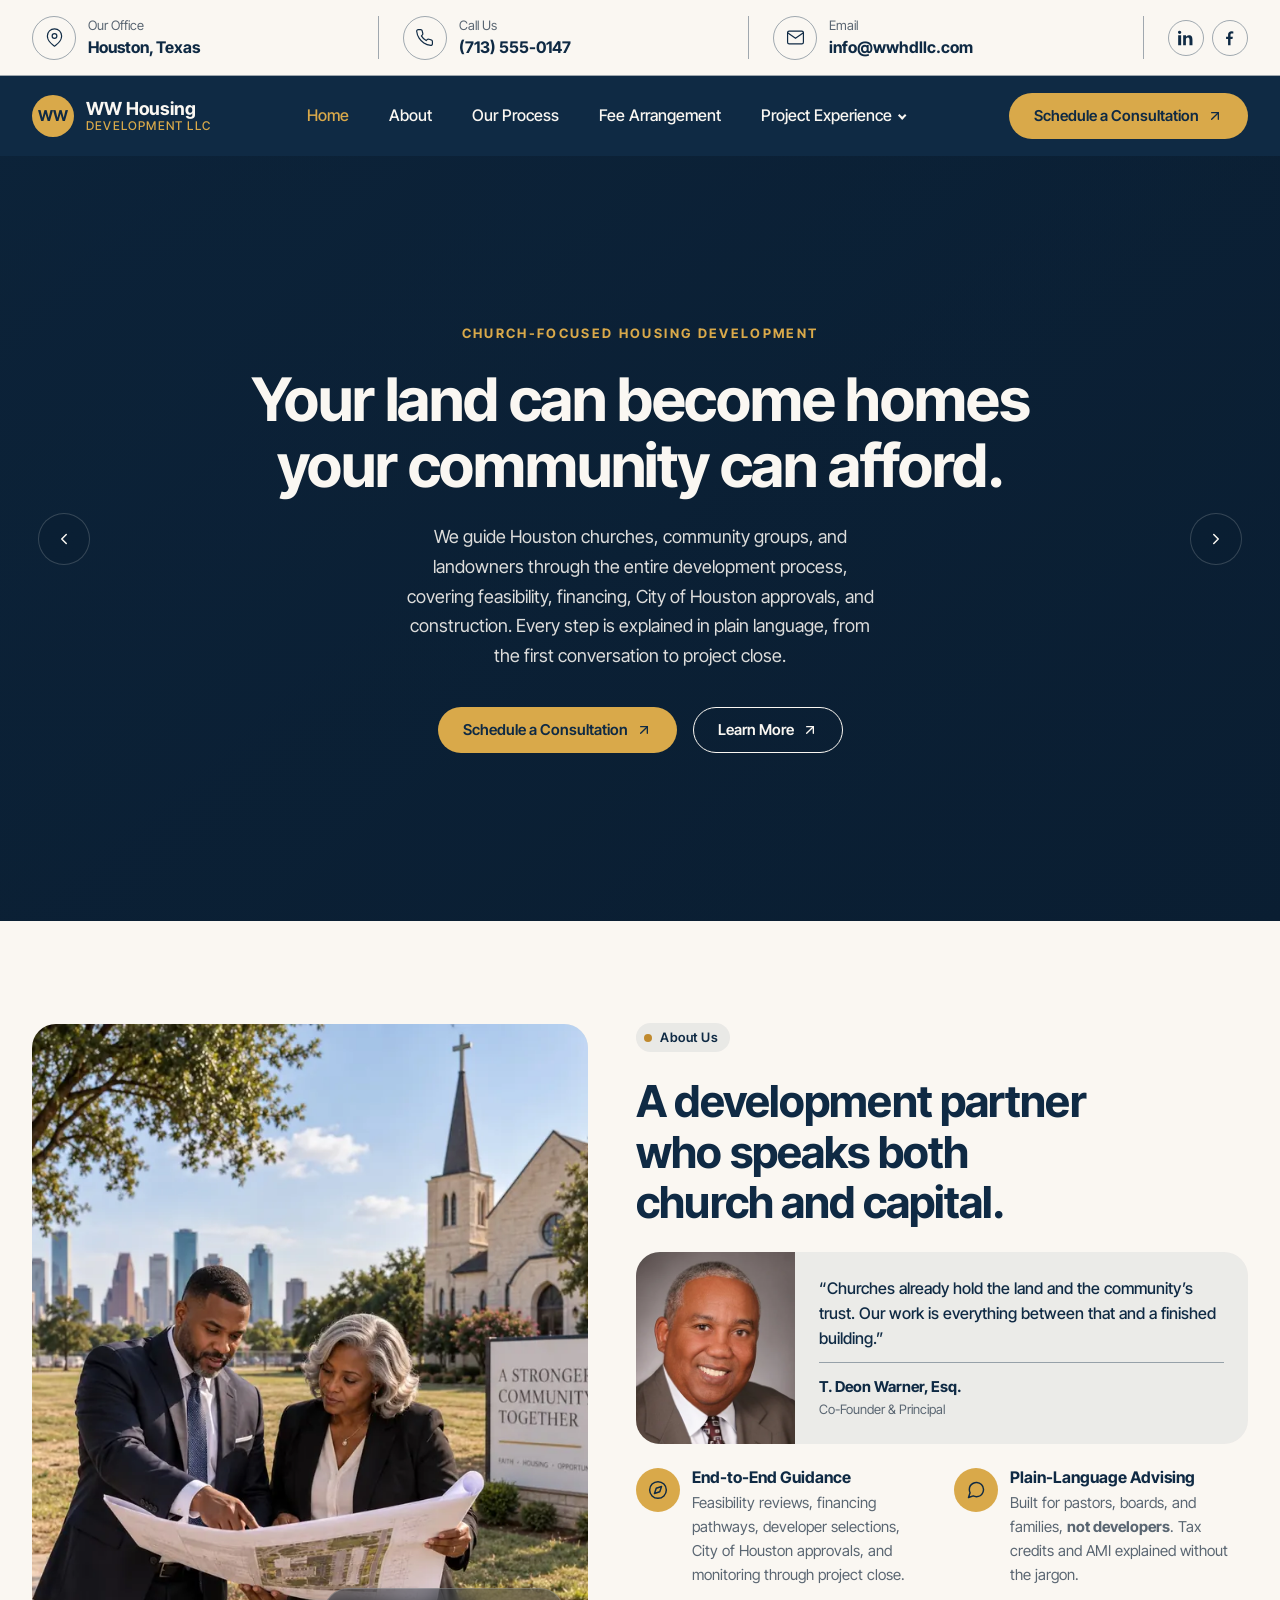
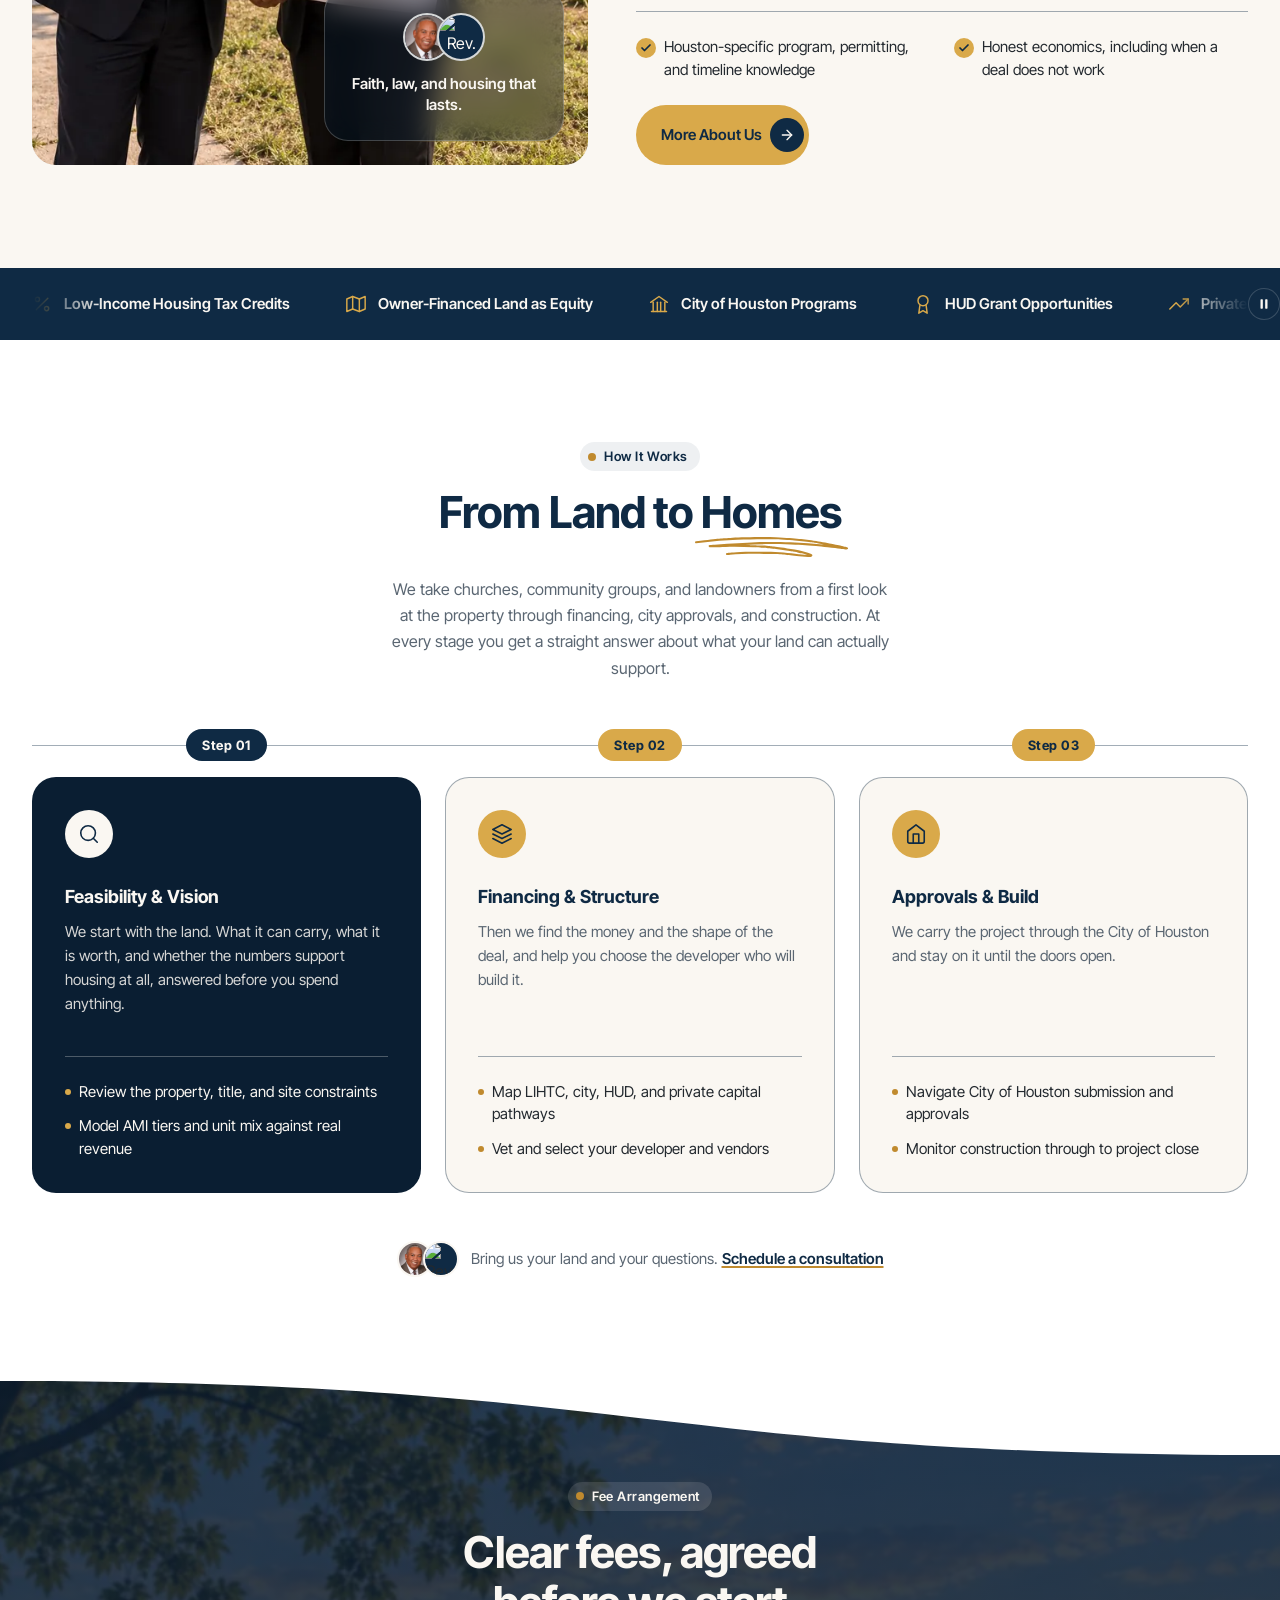
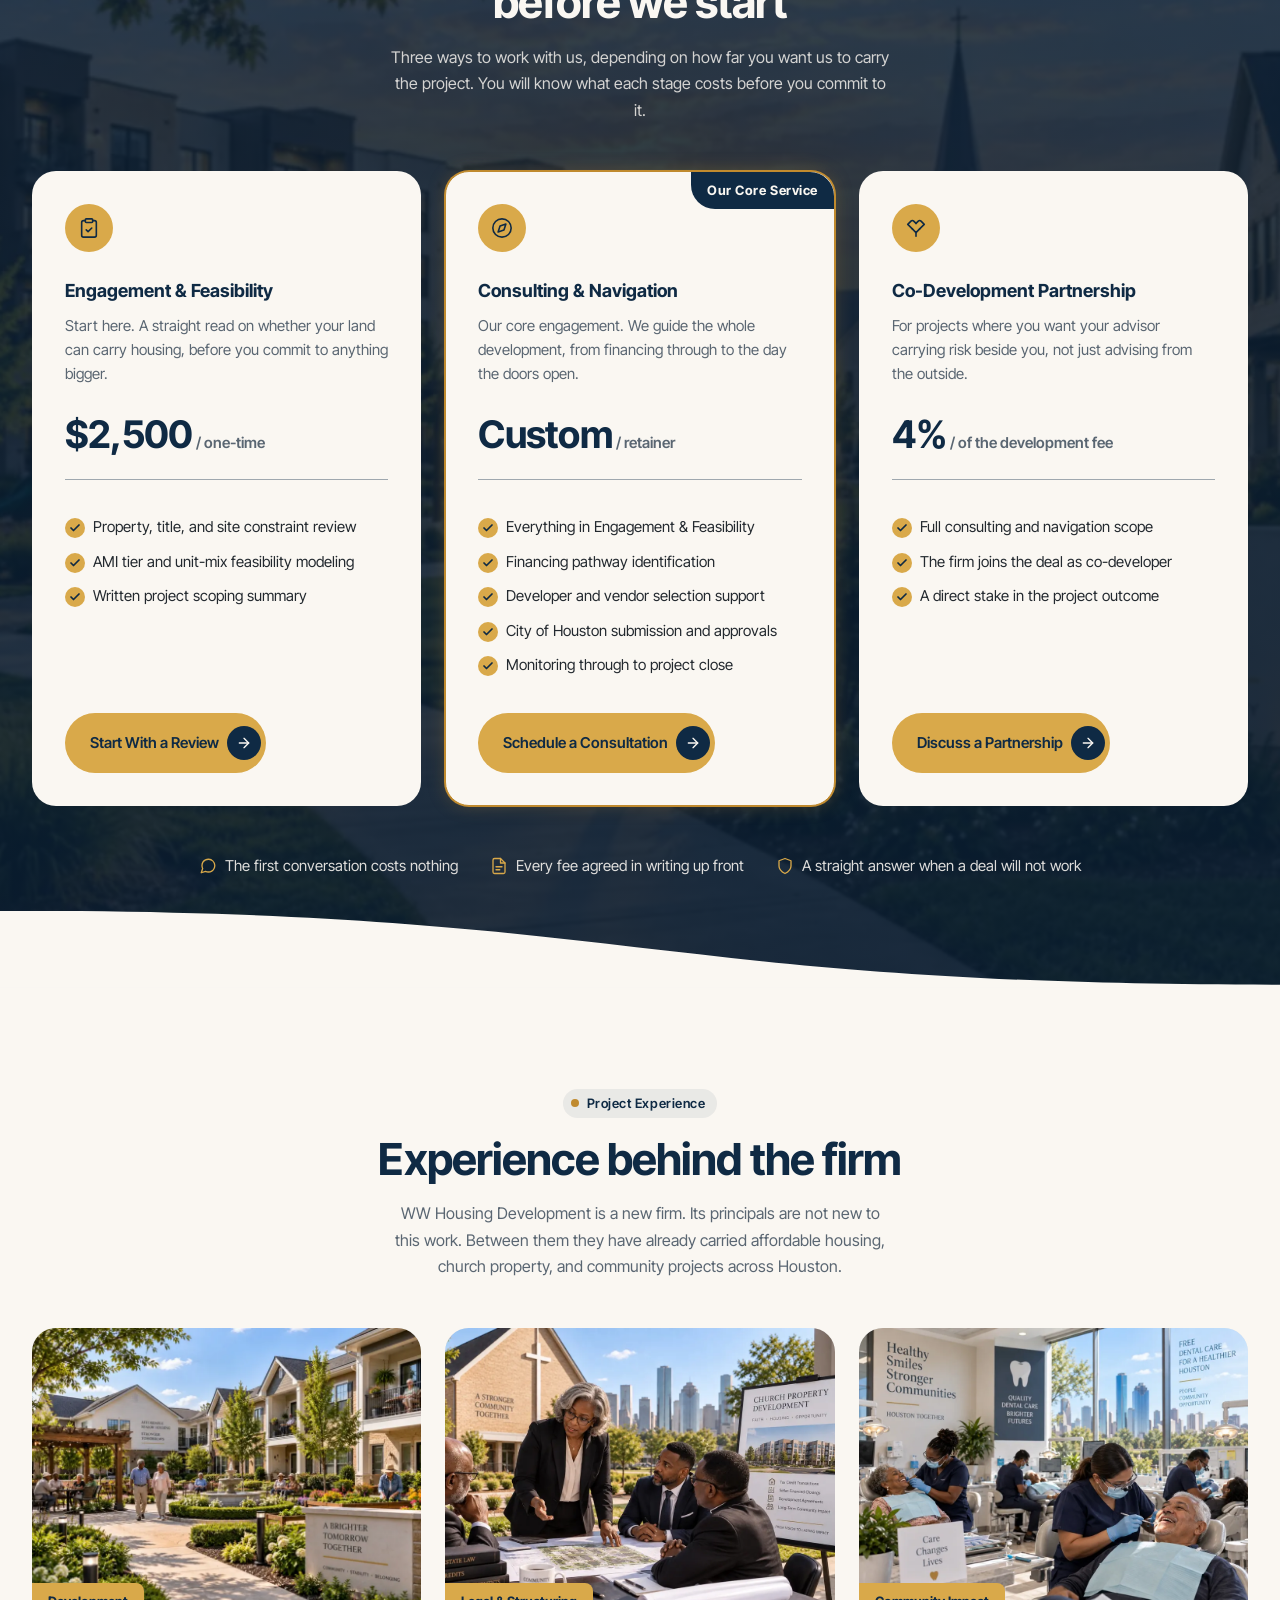
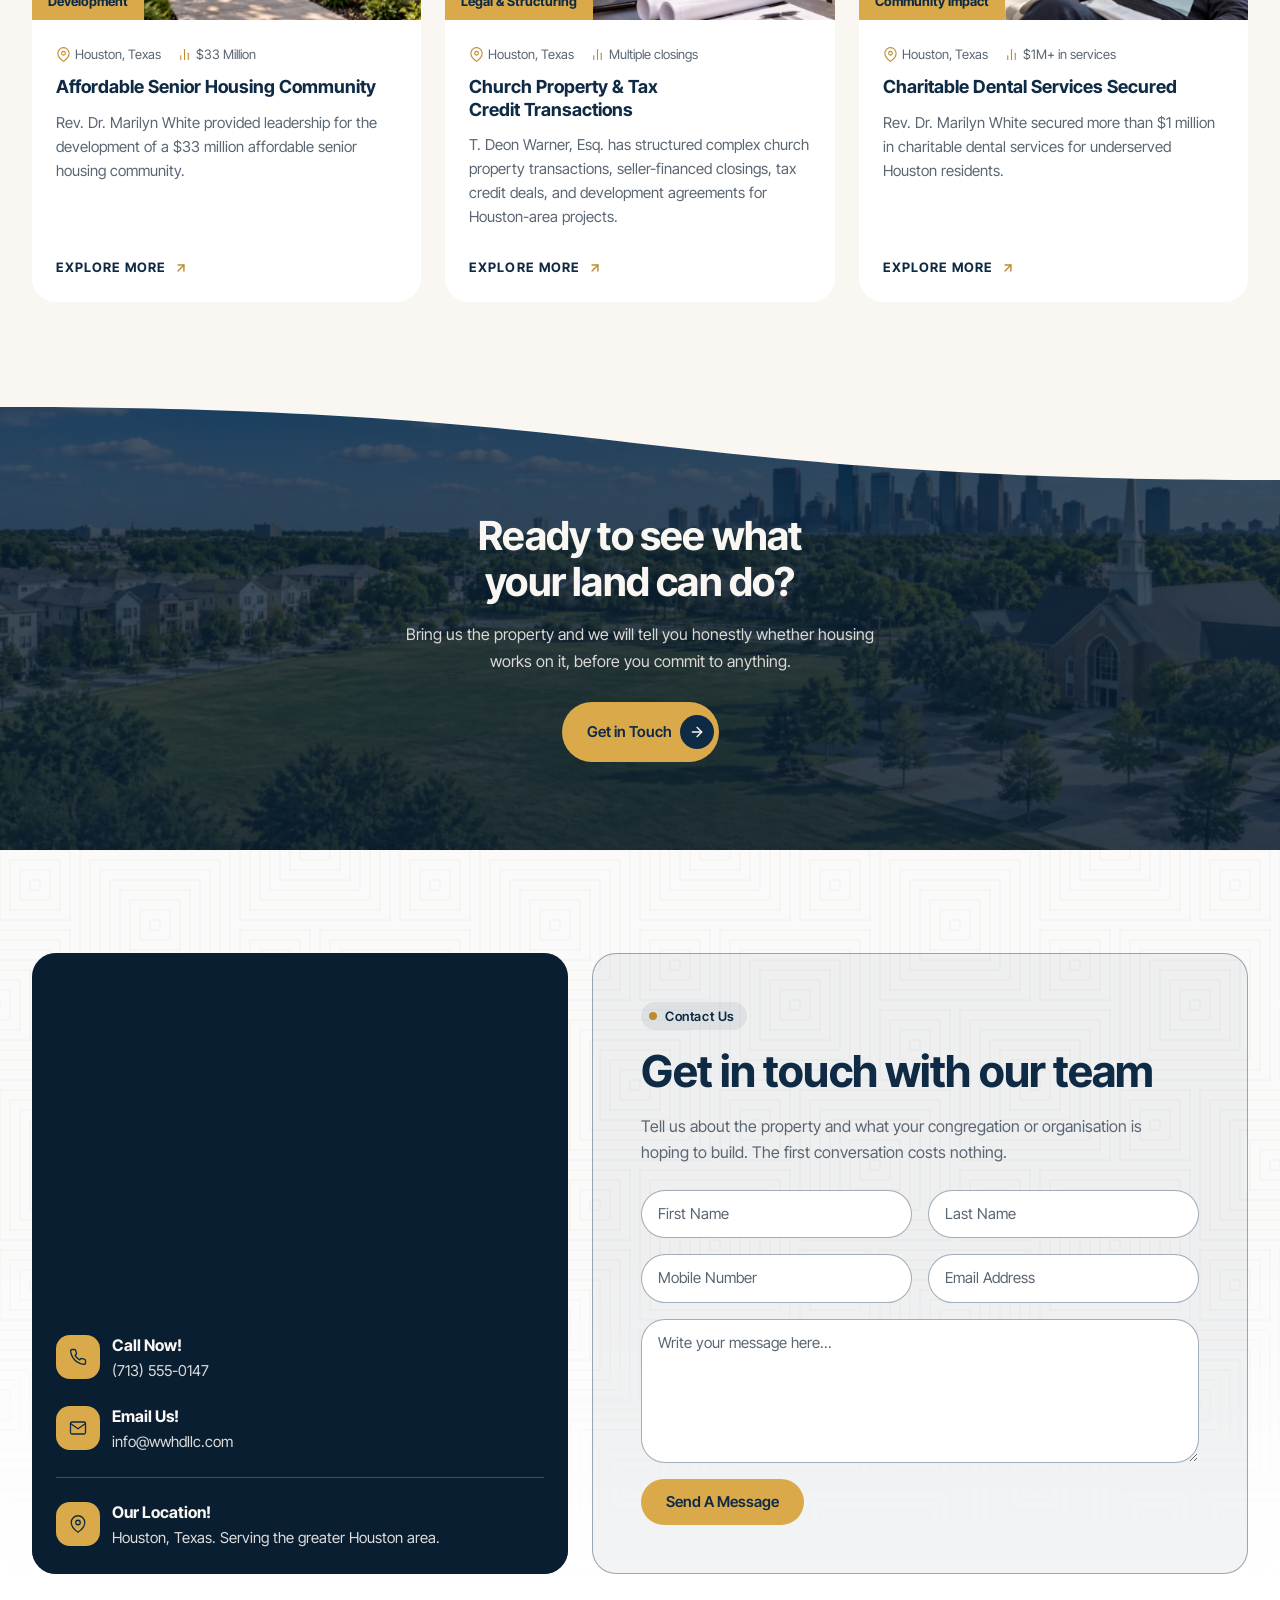
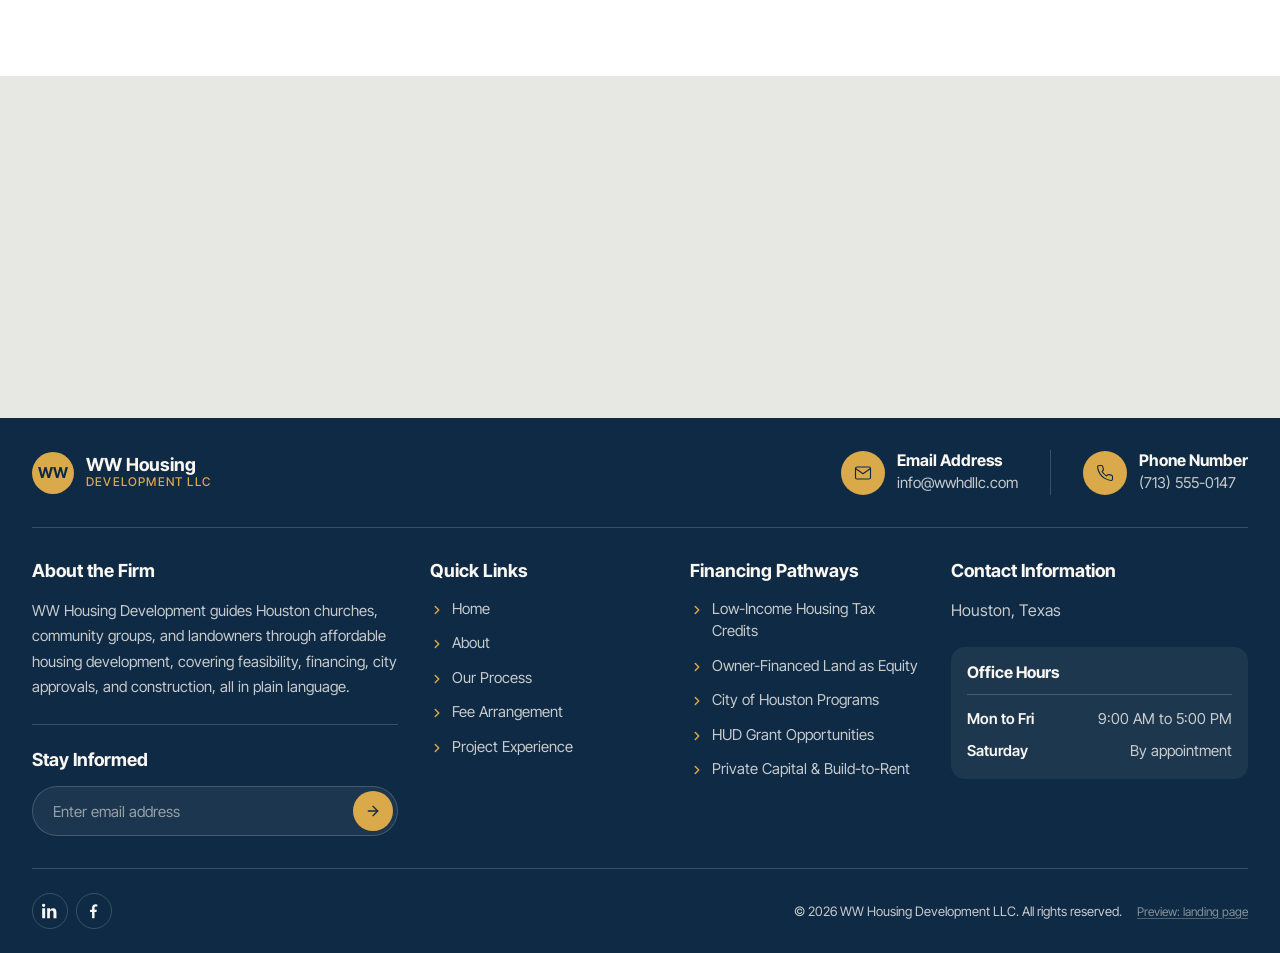
==== commit de02696d: "Update index.html and global.css" ====
--- a/index.html
+++ b/index.html
@@ -1278,6 +1278,18 @@
 
           <p class="site-footer__copyright">
             &copy; 2026 WW Housing Development LLC. All rights reserved.
+
+            <!--
+              TEMPORARY. The /start/ campaign page is meant to be unlinked from
+              the site — it is the destination for a flyer, a QR code or an
+              email, and a way in from the footer undoes that. This is here so
+              the page can be reached and shared while it is being reviewed.
+              DELETE BEFORE LAUNCH.
+
+              Pointing at start/index.html rather than start/ so the link also
+              works when the files are opened straight off disk.
+            -->
+            <a class="site-footer__preview" href="start/index.html">Preview: landing page</a>
           </p>
         </div>
       </div>
--- a/css/global.css
+++ b/css/global.css
@@ -2226,7 +2226,9 @@
    further down this file.
    -------------------------------------------------------------------------- */
 .curve-in,
-.curve-out {
+.curve-in-white,
+.curve-out,
+.curve-out-white {
   position: relative;
   /* The neighbouring bands are positioned too, and would otherwise paint over
      whichever shape is reaching into them */
@@ -2234,7 +2236,9 @@
 }
 
 .curve-in::before,
-.curve-out::after {
+.curve-in-white::before,
+.curve-out::after,
+.curve-out-white::after {
   content: "";
   position: absolute;
   left: 0;
@@ -2246,11 +2250,15 @@
   pointer-events: none;
 }
 
+
+
+
 /* At the foot, hanging down. The artwork's own orientation: deep on the right.
    Pulled back a pixel so the shape and the section it belongs to overlap: sat
    exactly edge to edge, a fractional layout position leaves a hairline of the
    section below showing through between them. */
-.curve-out::after {
+.curve-out::after,
+.curve-out-white::after {
   top: calc(100% - 1px);
 }
 
@@ -2258,9 +2266,19 @@
    it puts the filled half against the section rather than away from it, and it
    runs the sweep the opposite way from the curve at the foot, so a section is
    not bracketed by the same shape twice. */
-.curve-in::before {
+.curve-in::before,
+.curve-in-white::before {
   bottom: calc(100% - 1px);
   transform: scale(-1, -1);
+}
+
+/* The white pair. Everything above already applies to them; all that changes
+   is which copy of the artwork is used. Reach for these on a section whose own
+   ground is white but which has not set --curve-image itself — a section that
+   has set it needs nothing, and gets white curves either way. */
+.curve-in-white,
+.curve-out-white {
+  --curve-image: url("../images/svg-backgrounds/curve-divider-white.svg");
 }
 
 /* Per-instance overrides, for when a run of sections wants the sweep broken up */
@@ -2310,6 +2328,13 @@
    ends on a visible seam, while this one dissolves into the ground before it
    gets there. Held at the size it was drawn, 400px, so the brass lines keep
    their intended weight. */
+/* Any section that carries one needs to be its containing block, and to keep
+   the layer's negative z-index from escaping behind the section's own ground */
+.has-texture {
+  position: relative;
+  isolation: isolate;
+}
+
 .section-texture {
   position: absolute;
   inset: 0;
@@ -2718,6 +2743,22 @@
 .site-footer__copyright {
   margin: 0;
   font-size: var(--fs-200);
+}
+
+/* TEMPORARY, with the markup in index.html: a quiet way through to the
+   unlinked /start/ page while it is under review. Delete both before launch. */
+.site-footer__preview {
+  margin-left: var(--space-sm);
+  color: rgba(250, 247, 242, 0.5);
+  font-size: var(--fs-100);
+  text-decoration-color: rgba(250, 247, 242, 0.28);
+  text-underline-offset: 0.2em;
+  transition: color var(--t-base) var(--ease-out);
+}
+
+.site-footer__preview:hover,
+.site-footer__preview:focus-visible {
+  color: var(--clr-accent-light);
 }
 
 /* ==========================================================================
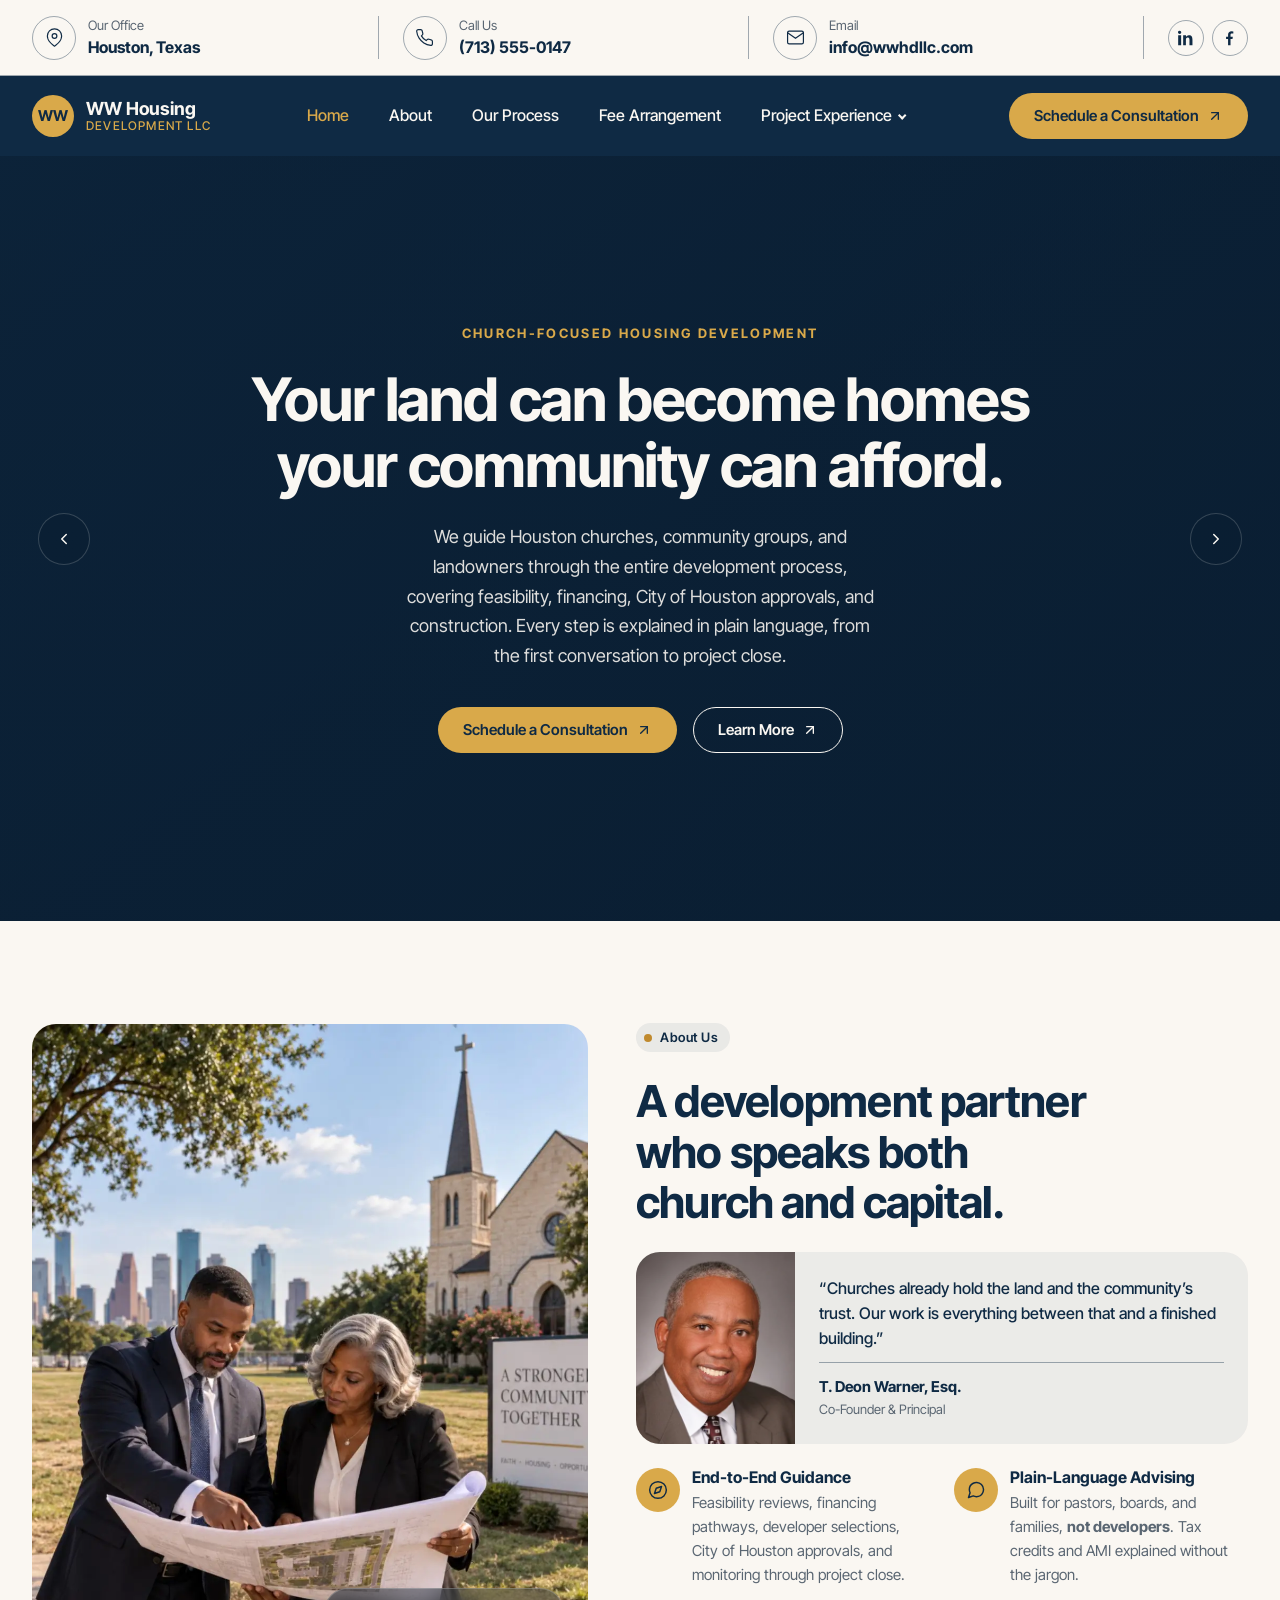
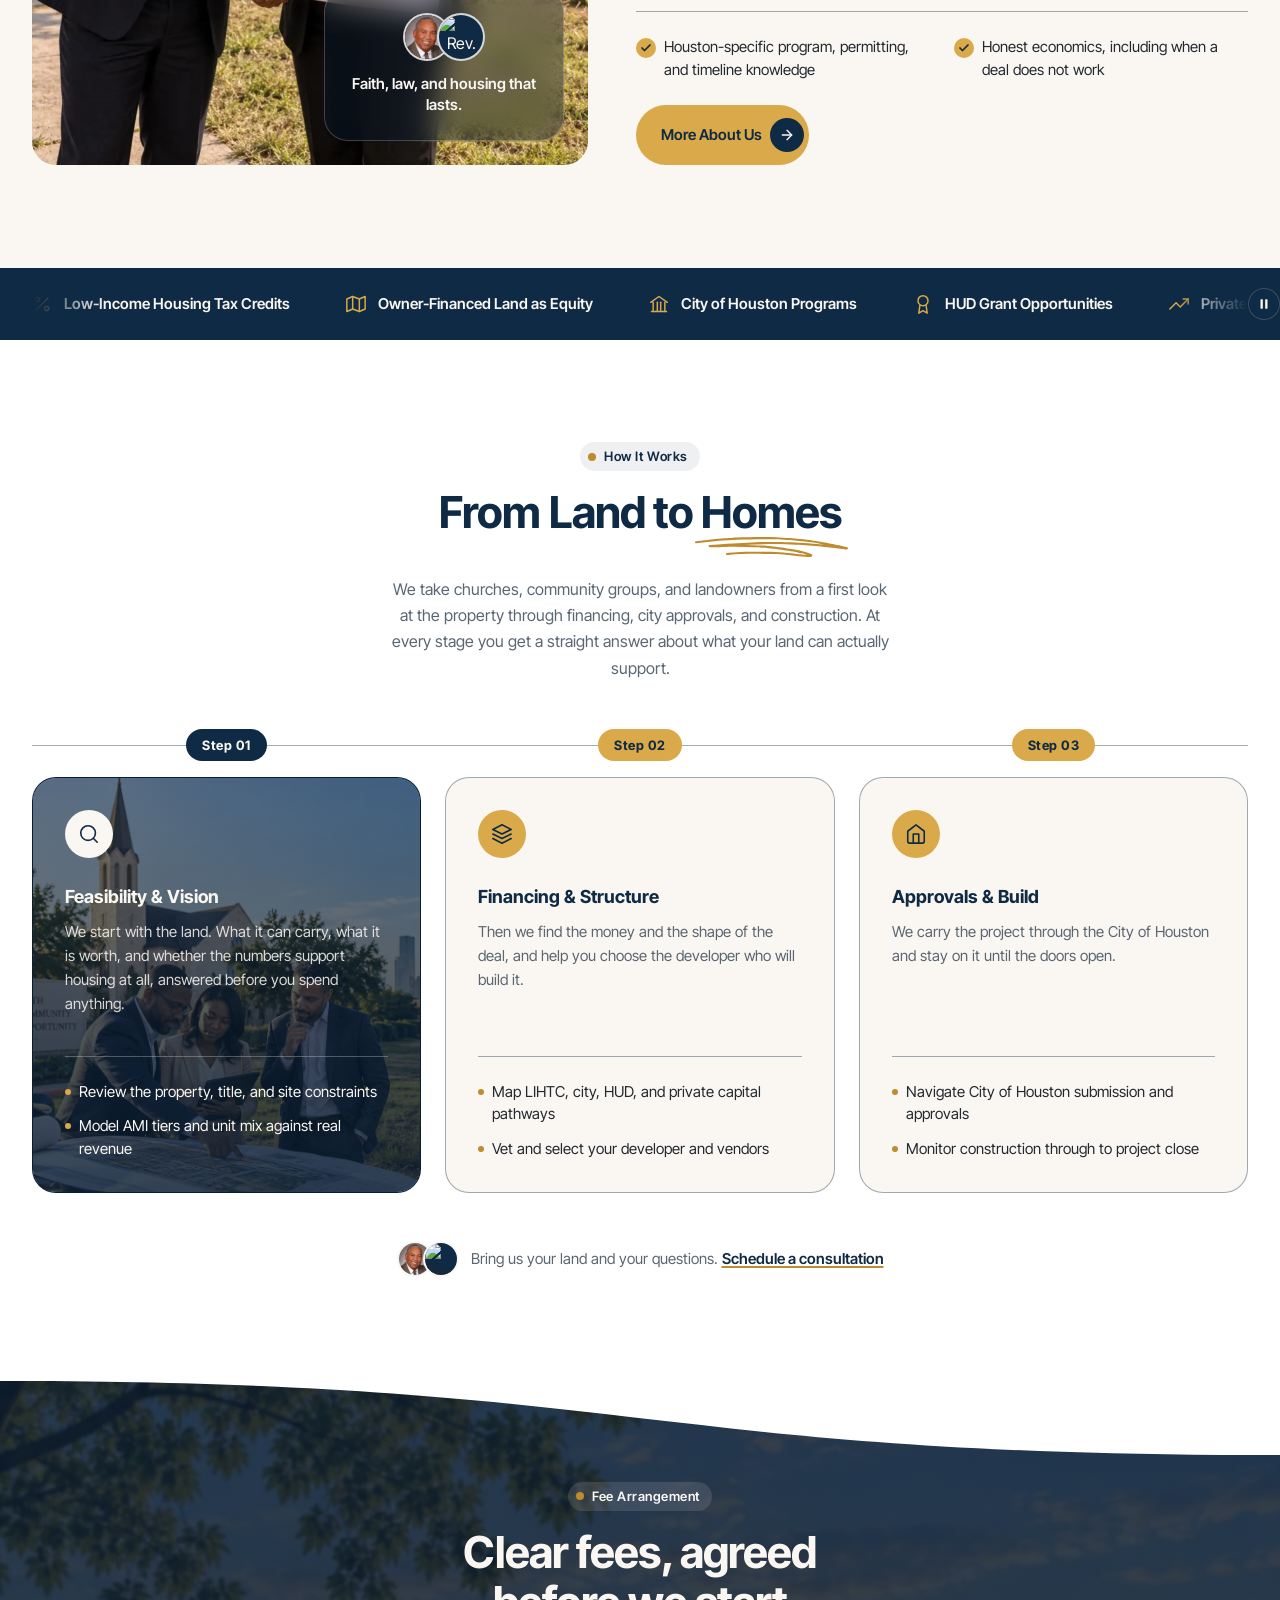
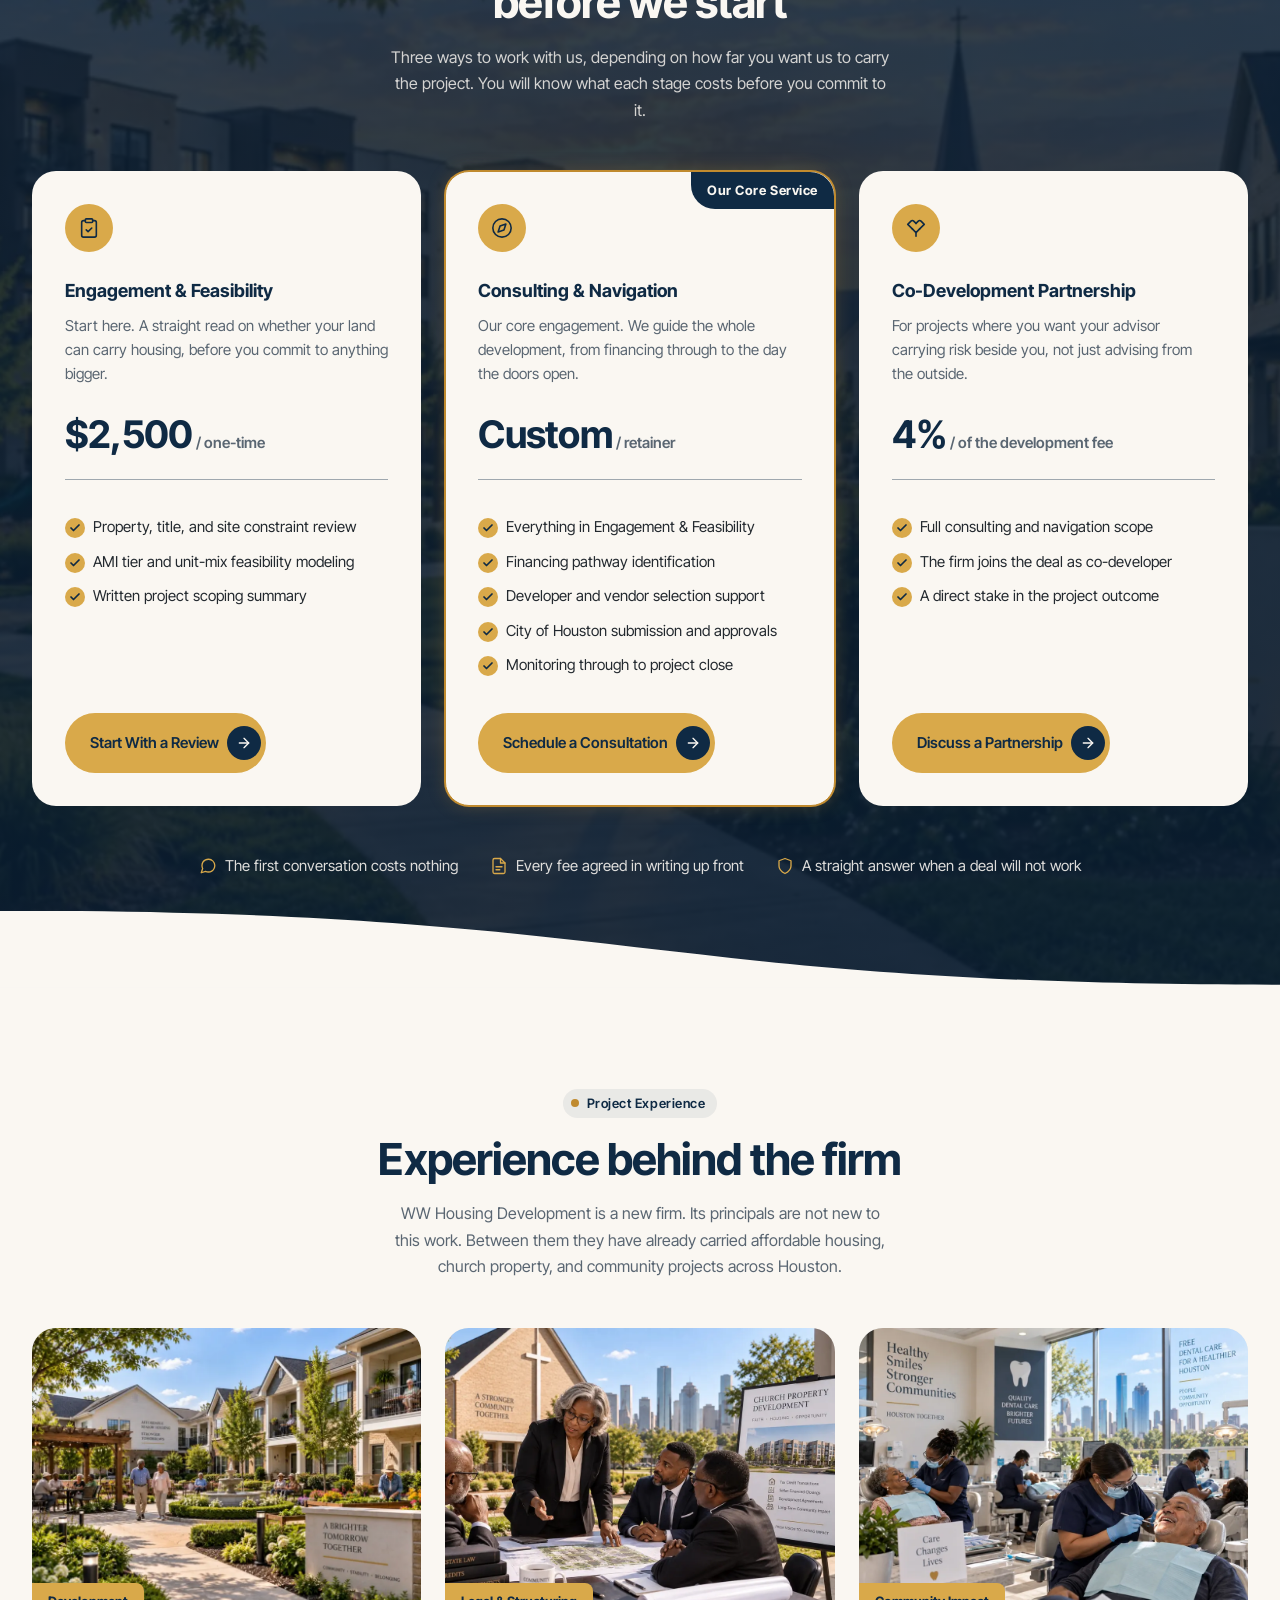
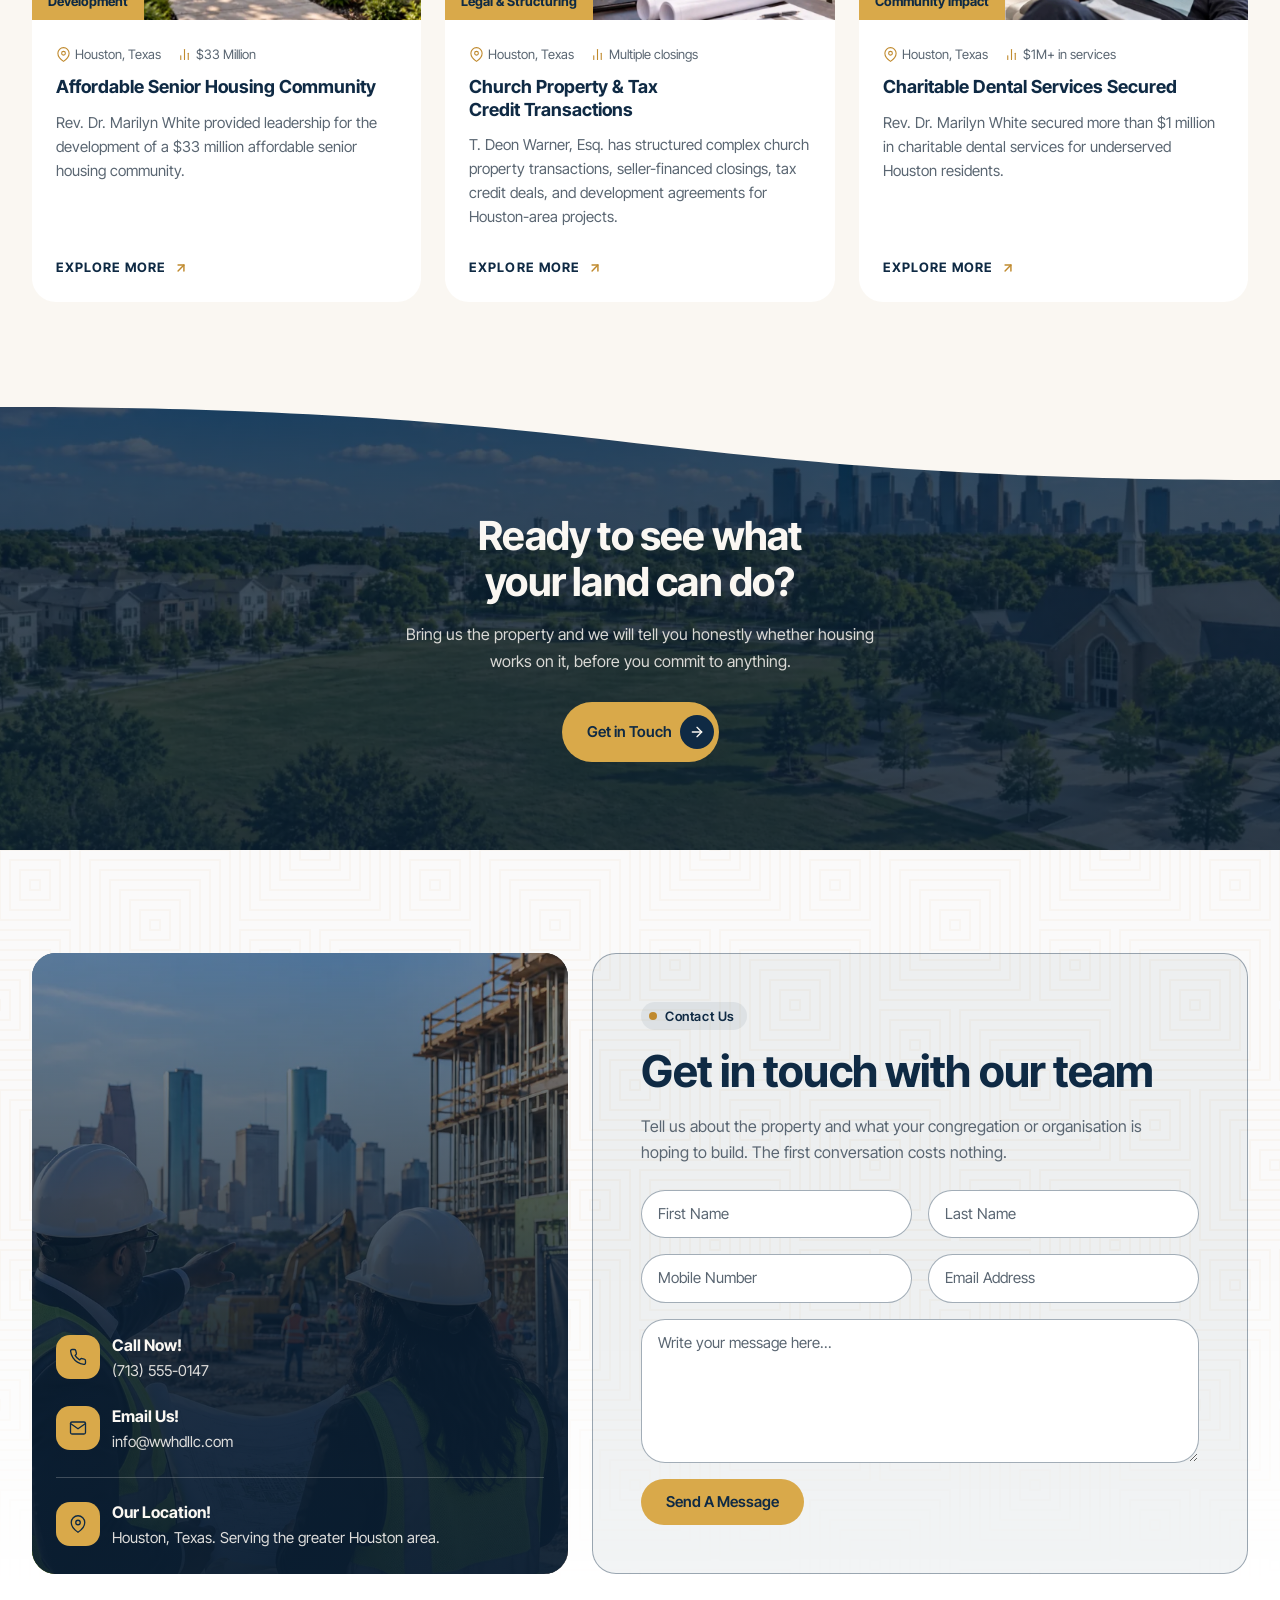
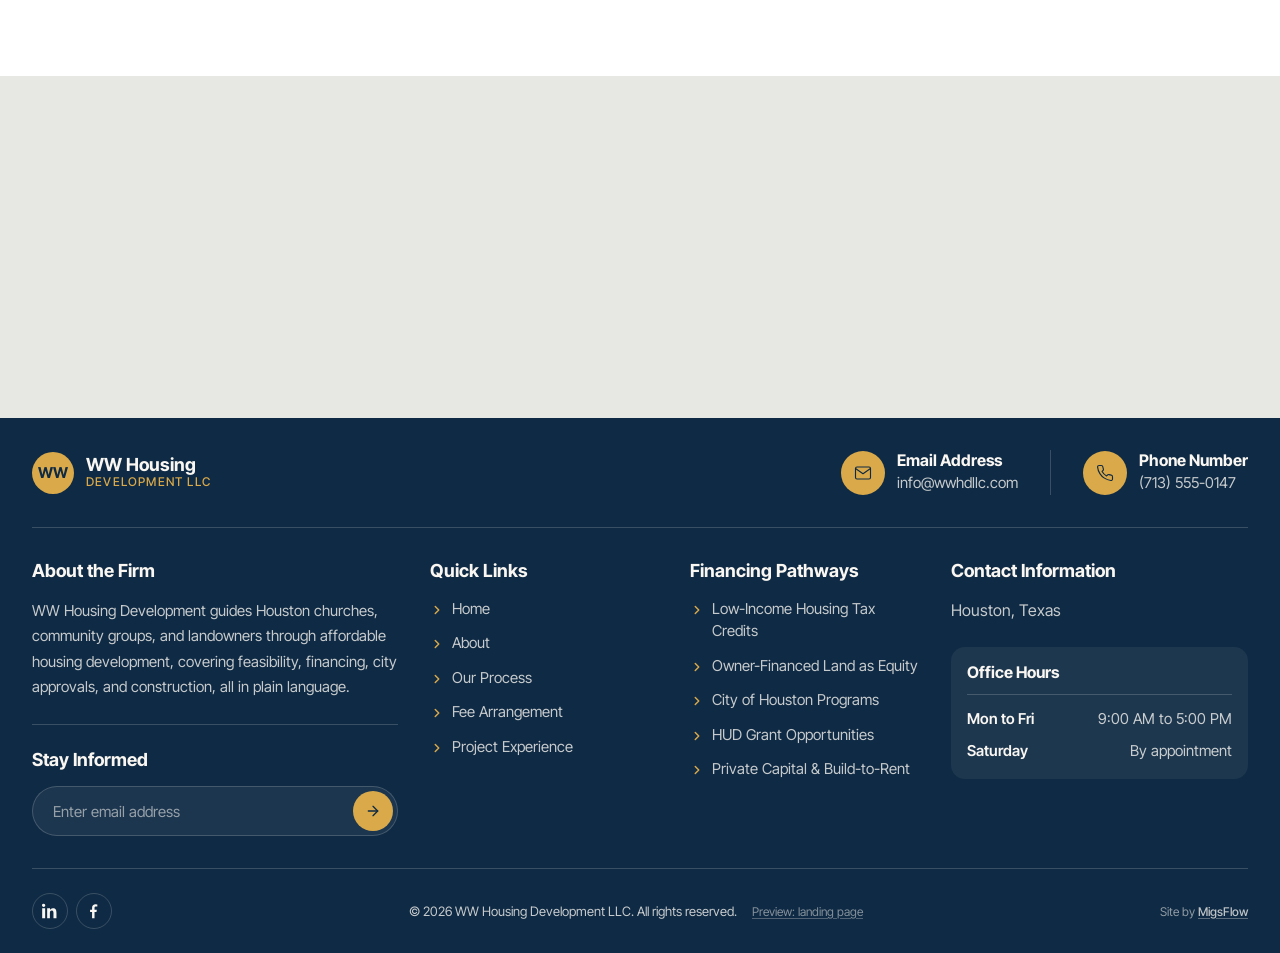
==== commit 0cd7ea01: "Update" ====
--- a/index.html
+++ b/index.html
@@ -1291,6 +1291,8 @@
             -->
             <a class="site-footer__preview" href="start/index.html">Preview: landing page</a>
           </p>
+
+          <p class="site-footer__credit">Site by <a href="https://www.migsflow.com" target="_blank" rel="noopener">MigsFlow</a></p>
         </div>
       </div>
     </footer>
--- a/css/global.css
+++ b/css/global.css
@@ -2745,6 +2745,27 @@
   font-size: var(--fs-200);
 }
 
+/* Designer credit. Quieter than the copyright beside it — it belongs to the
+   footer, not to the firm's own notice. */
+.site-footer__credit {
+  margin: 0;
+  color: rgba(250, 247, 242, 0.55);
+  font-size: var(--fs-100);
+}
+
+.site-footer__credit a {
+  color: rgba(250, 247, 242, 0.75);
+  font-weight: var(--fw-medium);
+  text-decoration-color: rgba(250, 247, 242, 0.32);
+  text-underline-offset: 0.2em;
+  transition: color var(--t-base) var(--ease-out);
+}
+
+.site-footer__credit a:hover,
+.site-footer__credit a:focus-visible {
+  color: var(--clr-accent-light);
+}
+
 /* TEMPORARY, with the markup in index.html: a quiet way through to the
    unlinked /start/ page while it is under review. Delete both before launch. */
 .site-footer__preview {
